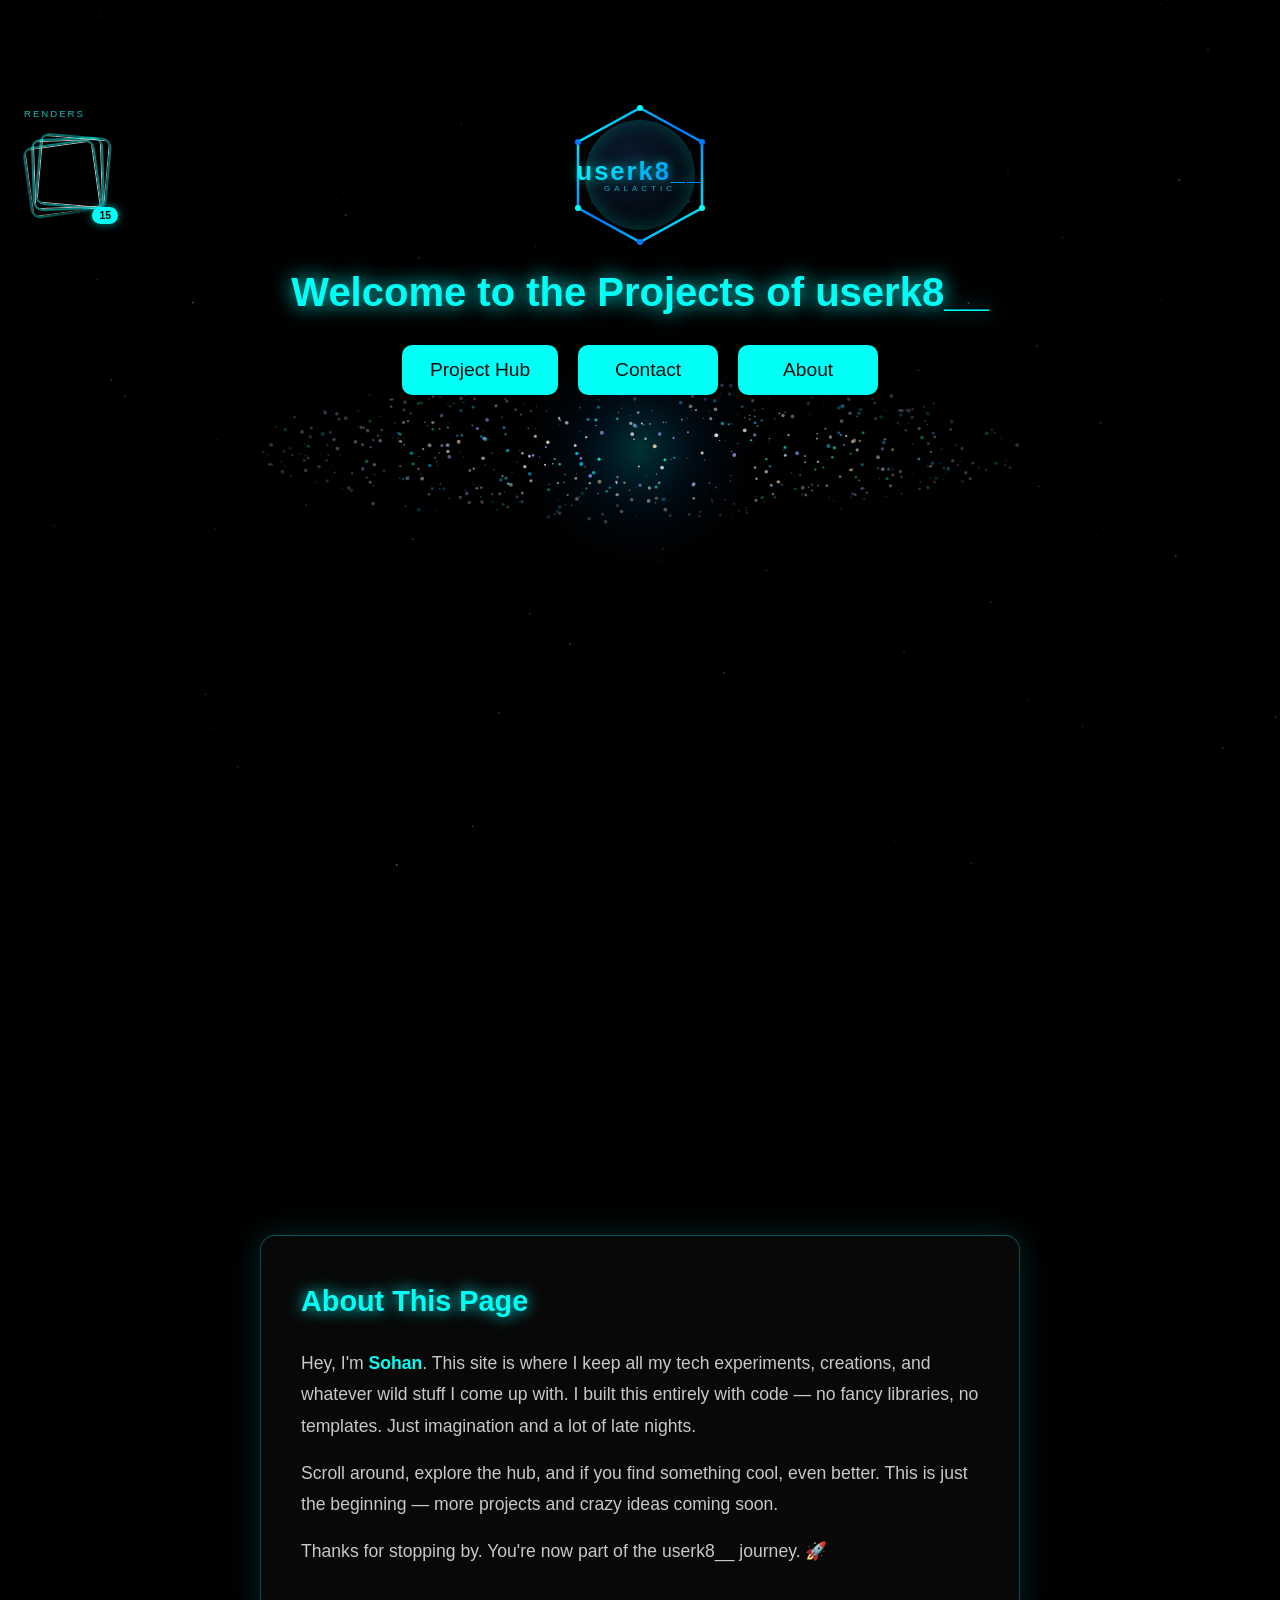
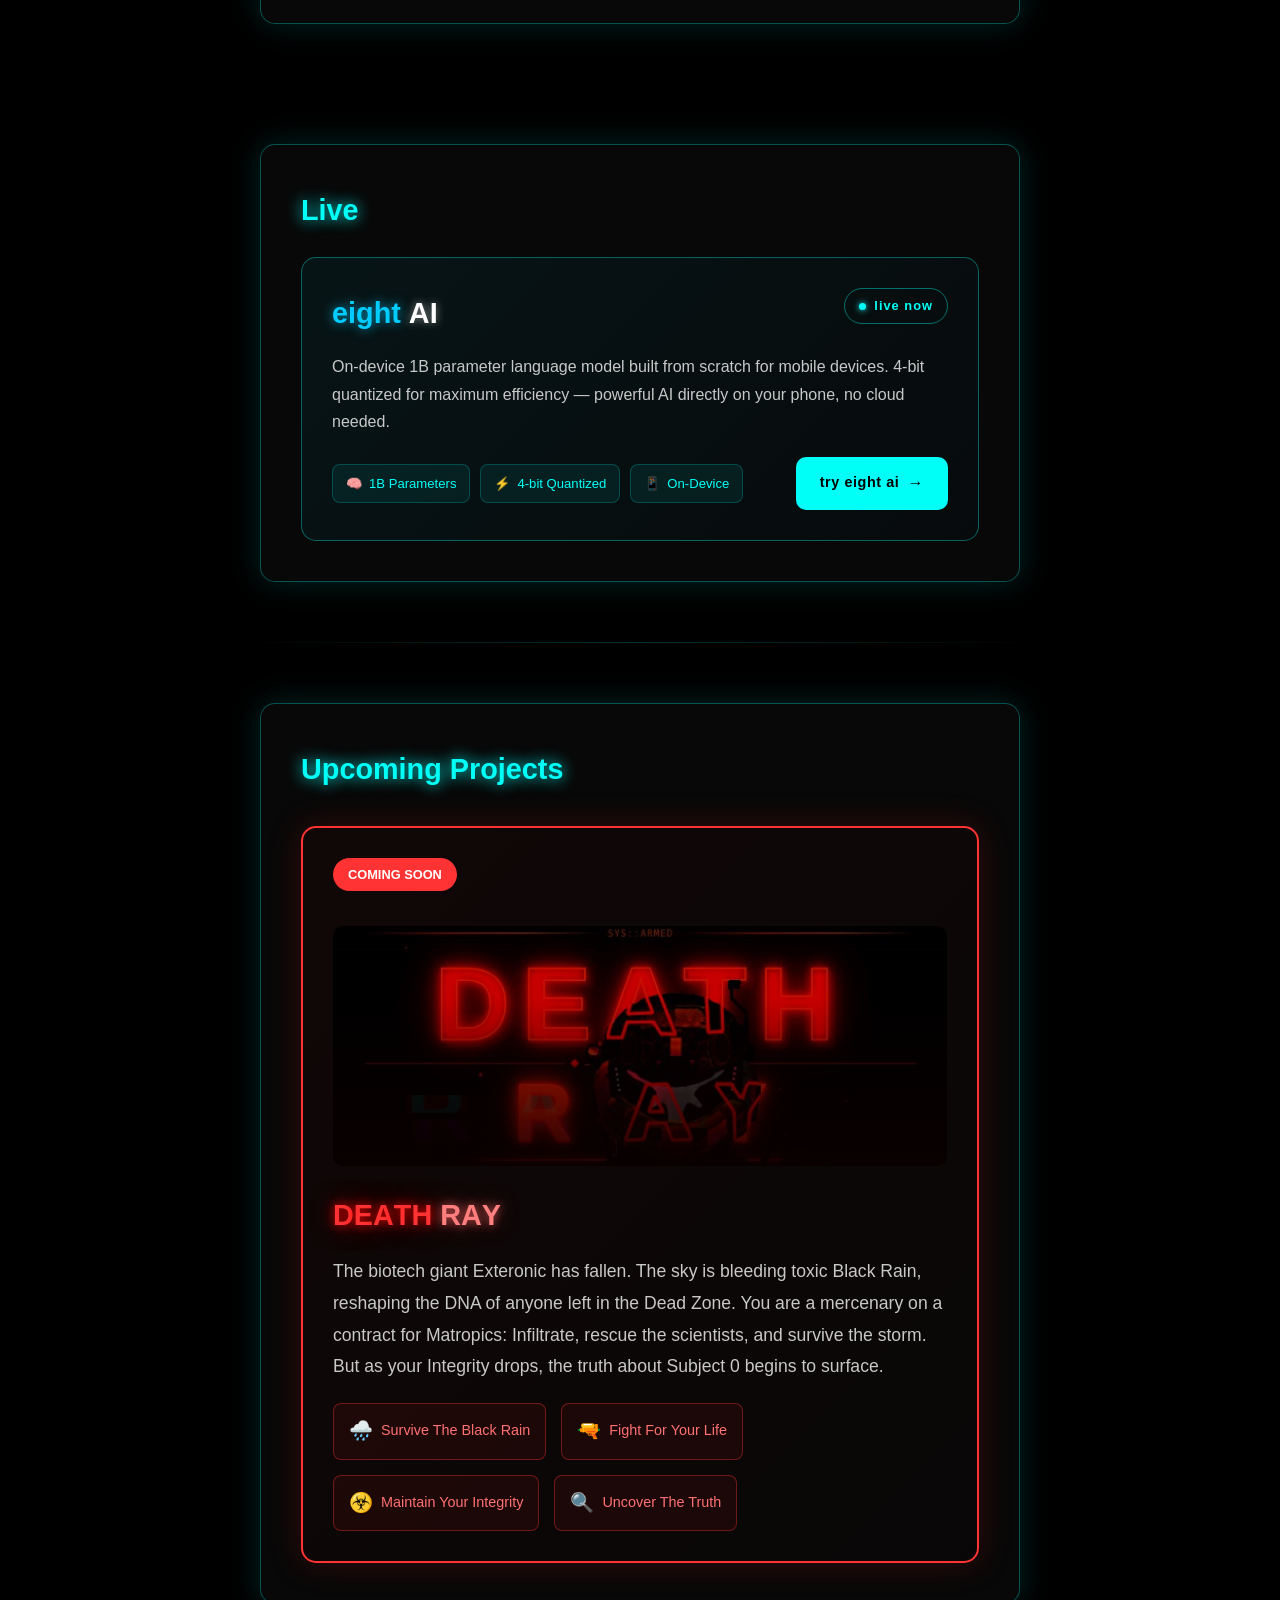
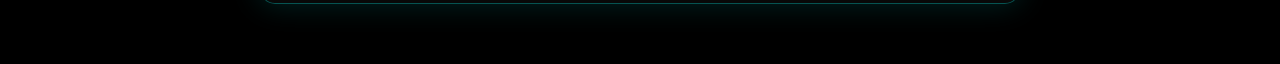
==== index.html @ b631f21a "Update index.html" ====
<!DOCTYPE html>
<html lang="en">
<head>
  <meta charset="UTF-8" />
  <meta name="viewport" content="width=device-width, initial-scale=1.0" />
  <title>userk8__</title>
  <link rel="icon" type="image/svg+xml" href="favicon.svg">
  <style>
    * { margin: 0; padding: 0; box-sizing: border-box; }
    html {
      overflow-x: hidden;
    }
    body {
      background: black;
      font-family: 'Segoe UI', sans-serif;
      width: 100%;
      min-height: 100%;
    }
    canvas {
      position: fixed; top: 0; left: 0; z-index: 0;
      pointer-events: none;
    }
    header {
      position: relative; z-index: 1;
      text-align: center;
      padding: 100px 20px 60px;
      color: #00fff7;
      animation: headerReveal 1.2s cubic-bezier(0.16,1,0.3,1) both;
    }
    @keyframes headerReveal {
      from { opacity: 0; transform: translateY(30px); }
      to   { opacity: 1; transform: translateY(0); }
    }
    .logo {
      width: 150px; height: 150px;
      display: flex; align-items: center; justify-content: center;
      margin: 0 auto 20px;
      position: relative;
    }
    .logo-hex-ring {
      position: absolute;
      width: 150px; height: 150px;
      animation: spinHex 8s linear infinite;
    }
    .logo-inner-circle {
      width: 110px; height: 110px;
      background: radial-gradient(circle at 40% 35%, #0a1a2e, #000);
      border-radius: 50%;
      display: flex; flex-direction: column;
      align-items: center; justify-content: center;
      position: relative; z-index: 2;
      box-shadow: 0 0 20px rgba(0,255,247,0.25) inset;
    }
    @keyframes spinHex {
      from { transform: rotate(0deg); }
      to   { transform: rotate(360deg); }
    }
    .logo-text {
      font-size: 1.6rem; font-weight: 900;
      background: linear-gradient(135deg, #00fff7, #0077ff);
      -webkit-background-clip: text; -webkit-text-fill-color: transparent;
      letter-spacing: 2px;
      filter: drop-shadow(0 0 6px rgba(0,255,247,0.6));
    }
    .logo-subtext {
      font-size: 0.5rem; letter-spacing: 4px;
      color: #00d4ff; margin-top: -2px; opacity: 0.8;
    }
    h1 {
      font-size: 2.5rem; margin-bottom: 30px;
      text-shadow: 0 0 20px #00fff7;
    }
    .btn-container {
      display: flex; justify-content: center;
      gap: 20px; flex-wrap: wrap; padding: 0 10px;
    }
    .btn {
      background-color: #00fff7; color: #0a0a0a;
      padding: 14px 28px; font-size: 1.2rem;
      border: none; border-radius: 10px; cursor: pointer;
      transition: transform 0.25s cubic-bezier(0.34,1.56,0.64,1), box-shadow 0.3s ease;
      text-decoration: none; min-width: 140px; text-align: center;
    }
    .btn:hover {
      transform: scale(1.1) translateY(-3px);
      box-shadow: 0 0 25px #00fff7, 0 0 50px #00fff780;
    }
    .spacer { height: 80vh; }
    section.about, section.live, section.upcoming {
      max-width: 800px; margin: 0 auto;
      padding: 60px 20px; font-size: 1.1rem;
      line-height: 1.8; text-align: left;
      opacity: 0; transform: translateY(60px);
      transition: opacity 0.9s cubic-bezier(0.16,1,0.3,1), transform 0.9s cubic-bezier(0.16,1,0.3,1);
      position: relative; z-index: 1;
    }
    section.about .content-wrapper,
    section.live .content-wrapper,
    section.upcoming .content-wrapper {
      background: rgba(10, 10, 10, 0.85);
      backdrop-filter: blur(12px);
      border: 1px solid rgba(0,255,247,0.3);
      border-radius: 15px; padding: 40px;
      box-shadow: 0 0 30px rgba(0,255,247,0.15);
    }
    section.about h2, section.live h2, section.upcoming h2 {
      font-size: 1.8rem; margin-bottom: 20px;
      color: #00fff7; text-shadow: 0 0 15px #00fff7;
    }
    section.about p, .project-description {
      color: #c8c8c8;
    }
    section.about p { margin-bottom: 15px; }
    section.about.visible, section.live.visible, section.upcoming.visible {
      opacity: 1; transform: translateY(0);
    }
    /* ── Death Ray render image ── */
    .dr-render-wrap {
      position: relative;
      width: 100%;
      margin: 20px 0 24px 0;
      border-radius: 10px;
      overflow: hidden;
      height: 240px;
    }
    .dr-render-img {
      width: 100%;
      height: 100%;
      object-fit: cover;
      object-position: center 40%;
      display: block;
      filter: saturate(1.1) brightness(0.82);
      animation: floatImg 5s ease-in-out infinite;
      transform-origin: center center;
    }
    @keyframes floatImg {
      0%,100% { transform: scale(1.03) translateY(0px); }
      50%      { transform: scale(1.03) translateY(-6px); }
    }
    .dr-render-overlay {
      position: absolute; inset: 0;
      background: linear-gradient(
        to bottom,
        rgba(0,0,0,0.05) 30%,
        rgba(10,0,0,0.88) 100%
      );
      pointer-events: none;
    }
    /* ── Project cards ── */
    .project-card {
      background: linear-gradient(135deg, rgba(0,255,247,0.05), rgba(0,119,255,0.05));
      border: 2px solid #00fff7; border-radius: 15px;
      padding: 30px; margin-top: 30px; position: relative; overflow: hidden;
      box-shadow: 0 0 30px rgba(0,255,247,0.2);
      transition: transform 0.3s cubic-bezier(0.34,1.56,0.64,1), box-shadow 0.3s ease;
    }
    .project-card:hover { transform: translateY(-4px); }
    .coming-soon-badge {
      display: inline-block; background: #00fff7; color: black;
      padding: 5px 15px; border-radius: 20px; font-size: 0.8rem;
      font-weight: bold; margin-bottom: 15px;
      animation: pulse 2s ease-in-out infinite;
    }
    @keyframes pulse {
      0%,100% { transform: scale(1); }
      50%      { transform: scale(1.05); }
    }
    /* ── LIVE badge ── */
    .live-badge {
      display: inline-flex; align-items: center; gap: 8px;
      background: transparent;
      border: 1px solid rgba(0,255,247,0.4);
      color: #00fff7;
      padding: 5px 14px; border-radius: 20px; font-size: 0.8rem;
      font-weight: bold; margin-bottom: 15px;
      letter-spacing: 0.08em;
    }
    .live-dot {
      width: 7px; height: 7px; border-radius: 50%;
      background: #00fff7;
      box-shadow: 0 0 6px #00fff7;
      animation: livePulse 1.6s ease-in-out infinite;
    }
    @keyframes livePulse {
      0%,100% { opacity: 1; transform: scale(1); }
      50%      { opacity: 0.4; transform: scale(0.75); }
    }
    /* ── eight AI live card ── */
    .live-card {
      background: linear-gradient(135deg, rgba(0,229,255,0.06), rgba(0,80,120,0.04));
      border: 1px solid rgba(0,255,247,0.35);
      border-radius: 15px;
      padding: 30px;
      margin-top: 10px;
      position: relative;
      overflow: hidden;
      transition: transform 0.3s cubic-bezier(0.34,1.56,0.64,1), box-shadow 0.3s ease, border-color 0.3s ease;
    }
    .live-card:hover {
      transform: translateY(-4px);
      border-color: rgba(0,255,247,0.7);
      box-shadow: 0 0 35px rgba(0,255,247,0.15);
    }
    .live-card-header {
      display: flex; align-items: center; justify-content: space-between;
      flex-wrap: wrap; gap: 12px;
      margin-bottom: 14px;
    }
    .live-card-title {
      font-size: 1.8rem; font-weight: bold;
      display: flex; align-items: baseline; gap: 0;
    }
    .lc-eight {
      color: #00ccff;
      text-shadow: 0 0 12px rgba(0,204,255,0.7);
    }
    .lc-ai {
      color: #ffffff; font-weight: 900;
      text-shadow: 0 0 8px rgba(255,255,255,0.5);
    }
    .live-card-desc {
      color: #c8c8c8;
      font-size: 1rem;
      line-height: 1.7;
      margin-bottom: 22px;
    }
    .live-card-footer {
      display: flex; align-items: center;
      justify-content: space-between;
      flex-wrap: wrap; gap: 14px;
    }
    .live-specs {
      display: flex; flex-wrap: wrap; gap: 10px;
    }
    .live-spec {
      background: rgba(0,255,247,0.07);
      border: 1px solid rgba(0,255,247,0.2);
      border-radius: 8px; padding: 7px 13px;
      font-size: 0.82rem; color: #00fff7;
      display: flex; align-items: center; gap: 7px;
    }
    .try-link {
      display: inline-flex; align-items: center; gap: 8px;
      text-decoration: none;
      padding: 12px 24px;
      background: #00fff7;
      color: #000;
      font-weight: 700;
      font-size: 0.9rem;
      border-radius: 10px;
      letter-spacing: 0.04em;
      transition: transform 0.2s cubic-bezier(0.34,1.56,0.64,1), box-shadow 0.3s ease;
      white-space: nowrap;
    }
    .try-link:hover {
      transform: scale(1.07) translateY(-2px);
      box-shadow: 0 0 20px #00fff7, 0 0 40px #00fff760;
    }
    .try-arrow { font-size: 1rem; }
    /* ── section divider line ── */
    .section-divider {
      max-width: 800px; margin: 0 auto;
      height: 1px;
      background: linear-gradient(90deg, transparent, rgba(0,255,247,0.2), transparent);
      position: relative; z-index: 1;
    }
    /* ── Project title ── */
    .project-title {
      font-size: 1.8rem; font-weight: bold;
      margin-bottom: 15px;
      display: flex; align-items: baseline;
      flex-wrap: wrap; gap: 0;
    }
    /* ── DEATH RAY ── */
    .title-death {
      font-size: 1.8rem; font-weight: 900;
      display: inline-block;
      color: #ff3333;
      text-shadow:
        0 0 10px rgba(255,0,0,0.9),
        0 0 25px rgba(255,0,0,0.5),
        0 0 50px rgba(255,0,0,0.2);
    }
    .title-ray {
      font-size: 1.8rem; font-weight: 900;
      display: inline-block;
      color: #ff8080;
      text-shadow:
        0 0 10px rgba(255,100,100,0.8),
        0 0 25px rgba(255,80,80,0.4);
    }
    /* ── floaty letters ── */
    .float-e  { animation: fl 2.8s ease-in-out infinite;       display:inline-block; position:relative; }
    .float-i  { animation: fl 3.2s ease-in-out infinite 0.3s;  display:inline-block; position:relative; }
    .float-g  { animation: fl 2.5s ease-in-out infinite 0.6s;  display:inline-block; position:relative; }
    .float-h  { animation: fl 3.0s ease-in-out infinite 0.1s;  display:inline-block; position:relative; }
    .float-t  { animation: fl 2.7s ease-in-out infinite 0.4s;  display:inline-block; position:relative; }
    .float-A  { animation: fl 3.4s ease-in-out infinite 0.8s;  display:inline-block; position:relative; }
    .float-I  { animation: fl 2.9s ease-in-out infinite 0.2s;  display:inline-block; position:relative; }
    .float-E  { animation: fl 3.2s ease-in-out infinite 0.3s;  display:inline-block; position:relative; }
    .float-T  { animation: fl 3.0s ease-in-out infinite 0.1s;  display:inline-block; position:relative; }
    .float-H  { animation: fl 2.7s ease-in-out infinite 0.4s;  display:inline-block; position:relative; }
    .float-D  { animation: fl 2.6s ease-in-out infinite 0.1s;  display:inline-block; position:relative; }
    .float-R  { animation: fl 3.1s ease-in-out infinite 0.5s;  display:inline-block; position:relative; }
    .float-Y  { animation: fl 2.9s ease-in-out infinite 0.2s;  display:inline-block; position:relative; }
    @keyframes fl {
      0%,100% { top: 0px; }
      50%     { top: -5px; }
    }
    .project-specs {
      display: flex; flex-wrap: wrap; gap: 15px; margin-top: 20px;
    }
    .spec-item {
      background: rgba(0,255,247,0.08);
      border: 1px solid #00fff780;
      border-radius: 8px; padding: 10px 15px;
      font-size: 0.9rem; color: #00fff7;
      display: flex; align-items: center; gap: 8px;
      transition: background 0.3s, transform 0.2s;
    }
    .spec-item:hover { background: rgba(0,255,247,0.14); transform: translateY(-2px); }
    .spec-icon { font-size: 1.2rem; }
    #scrollBox {
      position: fixed; bottom: 30px; right: 30px;
      width: 42px; height: 42px;
      background: rgba(0,0,0,0.9);
      border: 2px solid #00fff7;
      cursor: pointer; z-index: 10; border-radius: 8px;
      box-shadow: 0 0 15px rgba(0,255,247,0.5);
      align-items: center; justify-content: center;
      opacity: 0; transform: scale(0);
      transition: opacity 0.3s ease, transform 0.3s cubic-bezier(0.34,1.56,0.64,1);
      display: none;
    }
    #scrollBox.show { opacity:1; transform:scale(1); display:flex; }
    #rocket { animation: hoverRocket 1s ease-in-out infinite alternate; display:block; }
    @keyframes hoverRocket {
      0%   { transform: translateY(0); }
      100% { transform: translateY(-6px); }
    }
    /* ── rocket launch ── */
    #scrollBox.launching {
      transition: none;
      pointer-events: none;
      box-shadow: 0 0 25px rgba(0,255,247,0.8), 0 0 50px rgba(255,140,0,0.4);
    }
    #scrollBox.launching #rocket { animation: none; }
    .exhaust-particle {
      position: fixed;
      border-radius: 50%;
      pointer-events: none;
      z-index: 9;
      opacity: 0.9;
      transition: transform 0.6s ease-out, opacity 0.6s ease-out;
    }
    @media (max-width:768px) {
      h1 { font-size: 2rem; }
      .btn-container { flex-direction: column; align-items: center; gap:15px; }
      .btn { width: 80%; max-width: 300px; }
      .logo { width:120px; height:120px; }
      .logo-hex-ring { width:120px; height:120px; }
      .logo-inner-circle { width:88px; height:88px; }
      .logo-text { font-size:1.3rem; }
      .live-card-footer { flex-direction: column; align-items: flex-start; }
      .try-link { width: 100%; justify-content: center; }
    }
  </style>
</head>
<body>
  <canvas id="galaxy"></canvas>
  <header>
    <div class="logo">
      <svg class="logo-hex-ring" viewBox="0 0 150 150" xmlns="http://www.w3.org/2000/svg">
        <defs>
          <linearGradient id="hexGrad" x1="0%" y1="0%" x2="100%" y2="100%">
            <stop offset="0%"   stop-color="#00fff7"/>
            <stop offset="50%"  stop-color="#0077ff"/>
            <stop offset="100%" stop-color="#00fff7"/>
          </linearGradient>
        </defs>
        <polygon points="75,8 137,42 137,108 75,142 13,108 13,42" stroke="url(#hexGrad)" stroke-width="2.5" fill="none"/>
        <polygon points="75,20 125,49 125,101 75,130 25,101 25,49" stroke="url(#hexGrad)" stroke-width="1" fill="none" stroke-dasharray="4 6" opacity="0.5"/>
        <circle cx="75"  cy="8"   r="3" fill="#00fff7"/>
        <circle cx="137" cy="42"  r="3" fill="#0077ff"/>
        <circle cx="137" cy="108" r="3" fill="#00fff7"/>
        <circle cx="75"  cy="142" r="3" fill="#0077ff"/>
        <circle cx="13"  cy="108" r="3" fill="#00fff7"/>
        <circle cx="13"  cy="42"  r="3" fill="#0077ff"/>
      </svg>
      <div class="logo-inner-circle">
        <div class="logo-text">userk8__</div>
        <div class="logo-subtext">GALACTIC</div>
      </div>
    </div>
    <h1>Welcome to the Projects of userk8__</h1>
    <div class="btn-container">
      <a href="ph.html"         class="btn">Project Hub</a>
      <a href="contact.html"    class="btn">Contact</a>
      <a href="about_us.html"   class="btn">About</a>
    </div>
  </header>
  <div class="spacer"></div>
  <section class="about">
    <div class="content-wrapper">
      <h2>About This Page</h2>
      <p>
        Hey, I'm <strong style="color:#00fff7;">Sohan</strong>. This site is where I keep all my tech experiments, creations, and whatever wild stuff I come up with.
        I built this entirely with code — no fancy libraries, no templates. Just imagination and a lot of late nights.
      </p>
      <p>
        Scroll around, explore the hub, and if you find something cool, even better. This is just the beginning — more projects and crazy ideas coming soon.
      </p>
      <p>
        Thanks for stopping by. You're now part of the userk8__ journey. 🚀
      </p>
    </div>
  </section>
  <!-- ── LIVE SECTION ── -->
  <section class="live">
    <div class="content-wrapper">
      <h2>Live</h2>
      <div class="live-card">
        <div class="live-card-header">
          <div class="live-card-title">
            <span class="lc-eight">
              <span class="float-e">e</span><span class="float-i">i</span><span class="float-g">g</span><span class="float-h">h</span><span class="float-t">t</span>
            </span>
            <span>&nbsp;</span>
            <span class="lc-ai">
              <span class="float-A">A</span><span class="float-I">I</span>
            </span>
          </div>
          <div class="live-badge">
            <span class="live-dot"></span>
            live now
          </div>
        </div>
        <p class="live-card-desc">
          On-device 1B parameter language model built from scratch for mobile devices.
          4-bit quantized for maximum efficiency — powerful AI directly on your phone, no cloud needed.
        </p>
        <div class="live-card-footer">
          <div class="live-specs">
            <div class="live-spec"><span>🧠</span><span>1B Parameters</span></div>
            <div class="live-spec"><span>⚡</span><span>4-bit Quantized</span></div>
            <div class="live-spec"><span>📱</span><span>On-Device</span></div>
          </div>
          <a href="https://userk8.github.io/eight-ai/" class="try-link" target="_blank">
            try eight ai <span class="try-arrow">→</span>
          </a>
        </div>
      </div>
    </div>
  </section>
  <div class="section-divider"></div>
  <!-- ── UPCOMING SECTION ── -->
  <section class="upcoming">
    <div class="content-wrapper">
      <h2>Upcoming Projects</h2>
      <!-- DEATH RAY -->
      <div class="project-card" style="border-color:#ff3333; background: linear-gradient(135deg, rgba(80,0,0,0.12), rgba(20,0,0,0.08)); box-shadow: 0 0 35px rgba(255,30,30,0.18);">
        <span class="coming-soon-badge" style="background:#ff3333; color:#fff;">COMING SOON</span>
        <div class="dr-render-wrap">
          <img src="poster-death-ray.jpg" alt="Death Ray render" class="dr-render-img" />
          <div class="dr-render-overlay"></div>
        </div>
        <div class="project-title">
          <span class="title-death">
            <span class="float-D">D</span><span class="float-E">E</span><span class="float-A">A</span><span class="float-T">T</span><span class="float-H">H</span>
          </span>
          <span>&nbsp;</span>
          <span class="title-ray">
            <span class="float-R">R</span><span class="float-A">A</span><span class="float-Y">Y</span>
          </span>
        </div>
        <div class="project-description">
          The biotech giant Exteronic has fallen. The sky is bleeding toxic Black Rain,
          reshaping the DNA of anyone left in the Dead Zone. You are a mercenary on a
          contract for Matropics: Infiltrate, rescue the scientists, and survive the
          storm. But as your Integrity drops, the truth about Subject 0 begins to surface.
        </div>
        <div class="project-specs">
          <div class="spec-item" style="color:#ff7070; border-color:#ff333360; background:rgba(255,30,30,0.07);"><span class="spec-icon">🌧️</span><span>Survive The Black Rain</span></div>
          <div class="spec-item" style="color:#ff7070; border-color:#ff333360; background:rgba(255,30,30,0.07);"><span class="spec-icon">🔫</span><span>Fight For Your Life</span></div>
          <div class="spec-item" style="color:#ff7070; border-color:#ff333360; background:rgba(255,30,30,0.07);"><span class="spec-icon">☣️</span><span>Maintain Your Integrity</span></div>
          <div class="spec-item" style="color:#ff7070; border-color:#ff333360; background:rgba(255,30,30,0.07);"><span class="spec-icon">🔍</span><span>Uncover The Truth</span></div>
        </div>
      </div>
    </div>
  </section>
  <div id="scrollBox">
    <svg id="rocket" viewBox="0 0 24 24" width="20" height="20" xmlns="http://www.w3.org/2000/svg">
      <path fill="#00fff7" d="M12 2c2.5 2 4 5.5 4 9 0 1.7-.3 3.2-.8 4.5l1.6 1.6c.3.3.3.8 0 1.1l-.6.6c-.3.3-.8.3-1.1 0l-1.3-1.3c-.5.6-1.1 1.1-1.8 1.5v2.2c0 .4-.3.8-.8.8h-2.4c-.4 0-.8-.3-.8-.8v-2.2c-.7-.4-1.3-.9-1.8-1.5L4.9 18.7c-.3.3-.8.3-1.1 0l-.6-.6c-.3-.3-.3-.8 0-1.1l1.6-1.6C4.3 14.2 4 12.7 4 11c0-3.5 1.5-7 4-9 1.3-1 2.7-1 4 0z"/>
      <circle cx="12" cy="10" r="2.1" fill="#0a1a2e"/>
      <path fill="#ff6a00" d="M9.5 19.5c0 1.5 1 3 2.5 4 1.5-1 2.5-2.5 2.5-4-1 .6-4 .6-5 0z"/>
    </svg>
  </div>
  <script>
    const canvas = document.getElementById('galaxy');
    const ctx = canvas.getContext('2d');
    let width, height, centerX, centerY;
    function resize() {
      width  = canvas.width  = window.innerWidth;
      height = canvas.height = window.innerHeight;
      centerX = width / 2;
      centerY = height / 2;
    }
    resize();
    window.addEventListener('resize', resize);
    const TILT = Math.cos(28 * Math.PI / 180);
    class GalaxyStar {
      constructor() { this.reset(); }
      reset() {
        const angle    = Math.random() * Math.PI * 2;
        const distance = Math.sqrt(Math.random()) * 320 + 60;
        this.radius    = distance;
        this.angle     = angle;
        this.speed     = 0.00018 + Math.random() * 0.00075;
        this.armOffset = (Math.random() - 0.5) * 22;
        const colors   = [
          'rgba(255,255,255,','rgba(200,225,255,','rgba(0,255,247,',
          'rgba(160,160,255,','rgba(0,200,255,',  'rgba(255,220,180,'
        ];
        this.colorBase = colors[Math.floor(Math.random() * colors.length)];
        this.alpha     = Math.max(0.22, 1 - distance / 430);
        this.size      = Math.random() * 1.7 + 0.3;
      }
      update() { this.angle += this.speed; }
      draw(c) {
        const fx = this.radius * Math.cos(this.angle);
        const fy = this.radius * Math.sin(this.angle) * 0.2 + this.armOffset;
        const screenY = fy * TILT;
        c.beginPath();
        c.arc(centerX + fx, centerY + screenY, this.size, 0, Math.PI * 2);
        c.fillStyle = this.colorBase + this.alpha + ')';
        c.fill();
      }
    }
    class BackgroundStar {
      constructor() {
        this.x            = Math.random() * window.innerWidth;
        this.y            = Math.random() * window.innerHeight;
        this.size         = Math.random() * 1.1;
        this.alpha        = Math.random() * 0.32 + 0.05;
        this.twinkleSpeed = Math.random() * 0.016 + 0.005;
        this.twinklePhase = Math.random() * Math.PI * 2;
      }
      update() { this.twinklePhase += this.twinkleSpeed; }
      draw(c) {
        const a = this.alpha * (Math.sin(this.twinklePhase) * 0.35 + 0.65);
        c.beginPath();
        c.arc(this.x, this.y, this.size, 0, Math.PI * 2);
        c.fillStyle = `rgba(255,255,255,${a})`;
        c.fill();
      }
    }
    class ShootingStar {
      constructor() { this.reset(); }
      reset() {
        this.x       = Math.random() * width;
        this.y       = Math.random() * height * 0.5;
        this.length  = Math.random() * 100 + 50;
        this.speed   = Math.random() * 9 + 6;
        this.angle   = Math.PI / 4 + (Math.random() - 0.5) * 0.5;
        this.opacity = 1;
        this.active  = true;
      }
      update() {
        if (!this.active) return;
        this.x += Math.cos(this.angle) * this.speed;
        this.y += Math.sin(this.angle) * this.speed;
        this.opacity -= 0.011;
        if (this.opacity <= 0 || this.x > width || this.y > height) this.active = false;
      }
      draw(c) {
        if (!this.active) return;
        c.save();
        c.translate(this.x, this.y);
        c.rotate(this.angle);
        const g = c.createLinearGradient(0, 0, -this.length, 0);
        g.addColorStop(0,   `rgba(255,255,255,${this.opacity})`);
        g.addColorStop(0.4, `rgba(180,240,255,${this.opacity * 0.5})`);
        g.addColorStop(1,   'rgba(255,255,255,0)');
        c.strokeStyle = g;
        c.lineWidth = 1.5;
        c.beginPath();
        c.moveTo(0, 0);
        c.lineTo(-this.length, 0);
        c.stroke();
        c.restore();
      }
    }
    const galaxyStars = [], bgStars = [], shooters = [];
    for (let i = 0; i < 650; i++) galaxyStars.push(new GalaxyStar());
    for (let i = 0; i < 150;  i++) bgStars.push(new BackgroundStar());
    function drawCore() {
      const halo = ctx.createRadialGradient(centerX, centerY, 0, centerX, centerY, 130);
      halo.addColorStop(0,   'rgba(0,255,247,0.20)');
      halo.addColorStop(0.45,'rgba(0,140,255,0.07)');
      halo.addColorStop(1,   'rgba(0,0,0,0)');
      ctx.beginPath();
      ctx.arc(centerX, centerY, 130, 0, Math.PI * 2);
      ctx.fillStyle = halo;
      ctx.fill();
    }
    let frameCount = 0;
    function animate() {
      ctx.clearRect(0, 0, width, height);
      bgStars.forEach(s => { s.update(); s.draw(ctx); });
      drawCore();
      galaxyStars.forEach(s => { s.update(); s.draw(ctx); });
      frameCount++;
      if (frameCount % 90 === 0 && shooters.length < 4) {
        shooters.push(new ShootingStar());
      }
      for (let i = shooters.length - 1; i >= 0; i--) {
        shooters[i].update(); shooters[i].draw(ctx);
        if (!shooters[i].active) shooters.splice(i, 1);
      }
      requestAnimationFrame(animate);
    }
    animate();
    const aboutSection    = document.querySelector('.about');
    const liveSection     = document.querySelector('.live');
    const upcomingSection = document.querySelector('.upcoming');
    const scrollBox       = document.getElementById('scrollBox');
    function getScrollY() {
      return window.scrollY || document.documentElement.scrollTop || document.body.scrollTop || 0;
    }
    function updateRocketVisibility() {
      scrollBox.classList.toggle('show', getScrollY() > 200);
    }
    window.addEventListener('scroll', updateRocketVisibility, { capture: true, passive: true });
    document.addEventListener('scroll', updateRocketVisibility, { capture: true, passive: true });
    window.addEventListener('load', updateRocketVisibility);
    updateRocketVisibility();
    const observer = new IntersectionObserver((entries) => {
      entries.forEach(entry => {
        if (entry.isIntersecting) entry.target.classList.add('visible');
      });
    }, { threshold: 0.08 });
    [aboutSection, liveSection, upcomingSection].forEach(sec => observer.observe(sec));
    let isLaunching = false;
    function spawnExhaustParticle(x, y) {
      const p = document.createElement('div');
      p.className = 'exhaust-particle';
      const size = Math.random() * 5 + 3;
      p.style.width = size + 'px';
      p.style.height = size + 'px';
      p.style.left = (x + (Math.random() - 0.5) * 16) + 'px';
      p.style.top = y + 'px';
      const colors = ['#00fff7', '#ffaa00', '#ff6a00', '#ffffff'];
      const color = colors[Math.floor(Math.random() * colors.length)];
      p.style.background = color;
      p.style.boxShadow = `0 0 6px ${color}`;
      document.body.appendChild(p);
      requestAnimationFrame(() => {
        p.style.transform = `translate(${(Math.random() - 0.5) * 46}px, ${36 + Math.random() * 34}px) scale(0.2)`;
        p.style.opacity = '0';
      });
      setTimeout(() => p.remove(), 650);
    }
    scrollBox.addEventListener('click', () => {
      if (isLaunching) return;
      isLaunching = true;
      scrollBox.classList.add('launching');

      const startY = getScrollY();
      if (startY <= 0) { isLaunching = false; scrollBox.classList.remove('launching'); return; }

      // rocket always flies at the same constant speed, no matter how far down the page is
      const ROCKET_DURATION = 1200; // ms — fixed
      // page scroll gets its own, slower, distance-proportional duration
      const SCROLL_MIN = 900, SCROLL_MAX = 3200, SCROLL_SPEED = 0.9; // px per ms
      const scrollDuration = Math.min(SCROLL_MAX, Math.max(SCROLL_MIN, startY / SCROLL_SPEED));

      const easeOutCubic = t => 1 - Math.pow(1 - t, 3);
      const startTime = performance.now();

      const particleTimer = setInterval(() => {
        const rect = scrollBox.getBoundingClientRect();
        spawnExhaustParticle(rect.left + rect.width / 2, rect.bottom - 4);
      }, 42);

      const totalDuration = Math.max(ROCKET_DURATION, scrollDuration);

      function frame(now) {
        const elapsed = now - startTime;

        const scrollT = Math.min(elapsed / scrollDuration, 1);
        window.scrollTo(0, startY * (1 - easeOutCubic(scrollT)));

        const rocketT = Math.min(elapsed / ROCKET_DURATION, 1);
        const eased = easeOutCubic(rocketT);
        const flyPx = eased * window.innerHeight * 1.4;
        const scale = 1 - eased * 0.4;
        const rotate = -4 * eased;
        scrollBox.style.transform = `translateY(-${flyPx}px) scale(${scale}) rotate(${rotate}deg)`;
        scrollBox.style.opacity = String(1 - eased);

        if (elapsed < totalDuration) {
          requestAnimationFrame(frame);
        } else {
          clearInterval(particleTimer);
          scrollBox.style.transform = '';
          scrollBox.style.opacity = '';
          scrollBox.classList.remove('launching');
          isLaunching = false;
          updateRocketVisibility();
        }
      }
      requestAnimationFrame(frame);
    });
  </script>
  <script src="renders.js" defer></script>
</body>
</html>
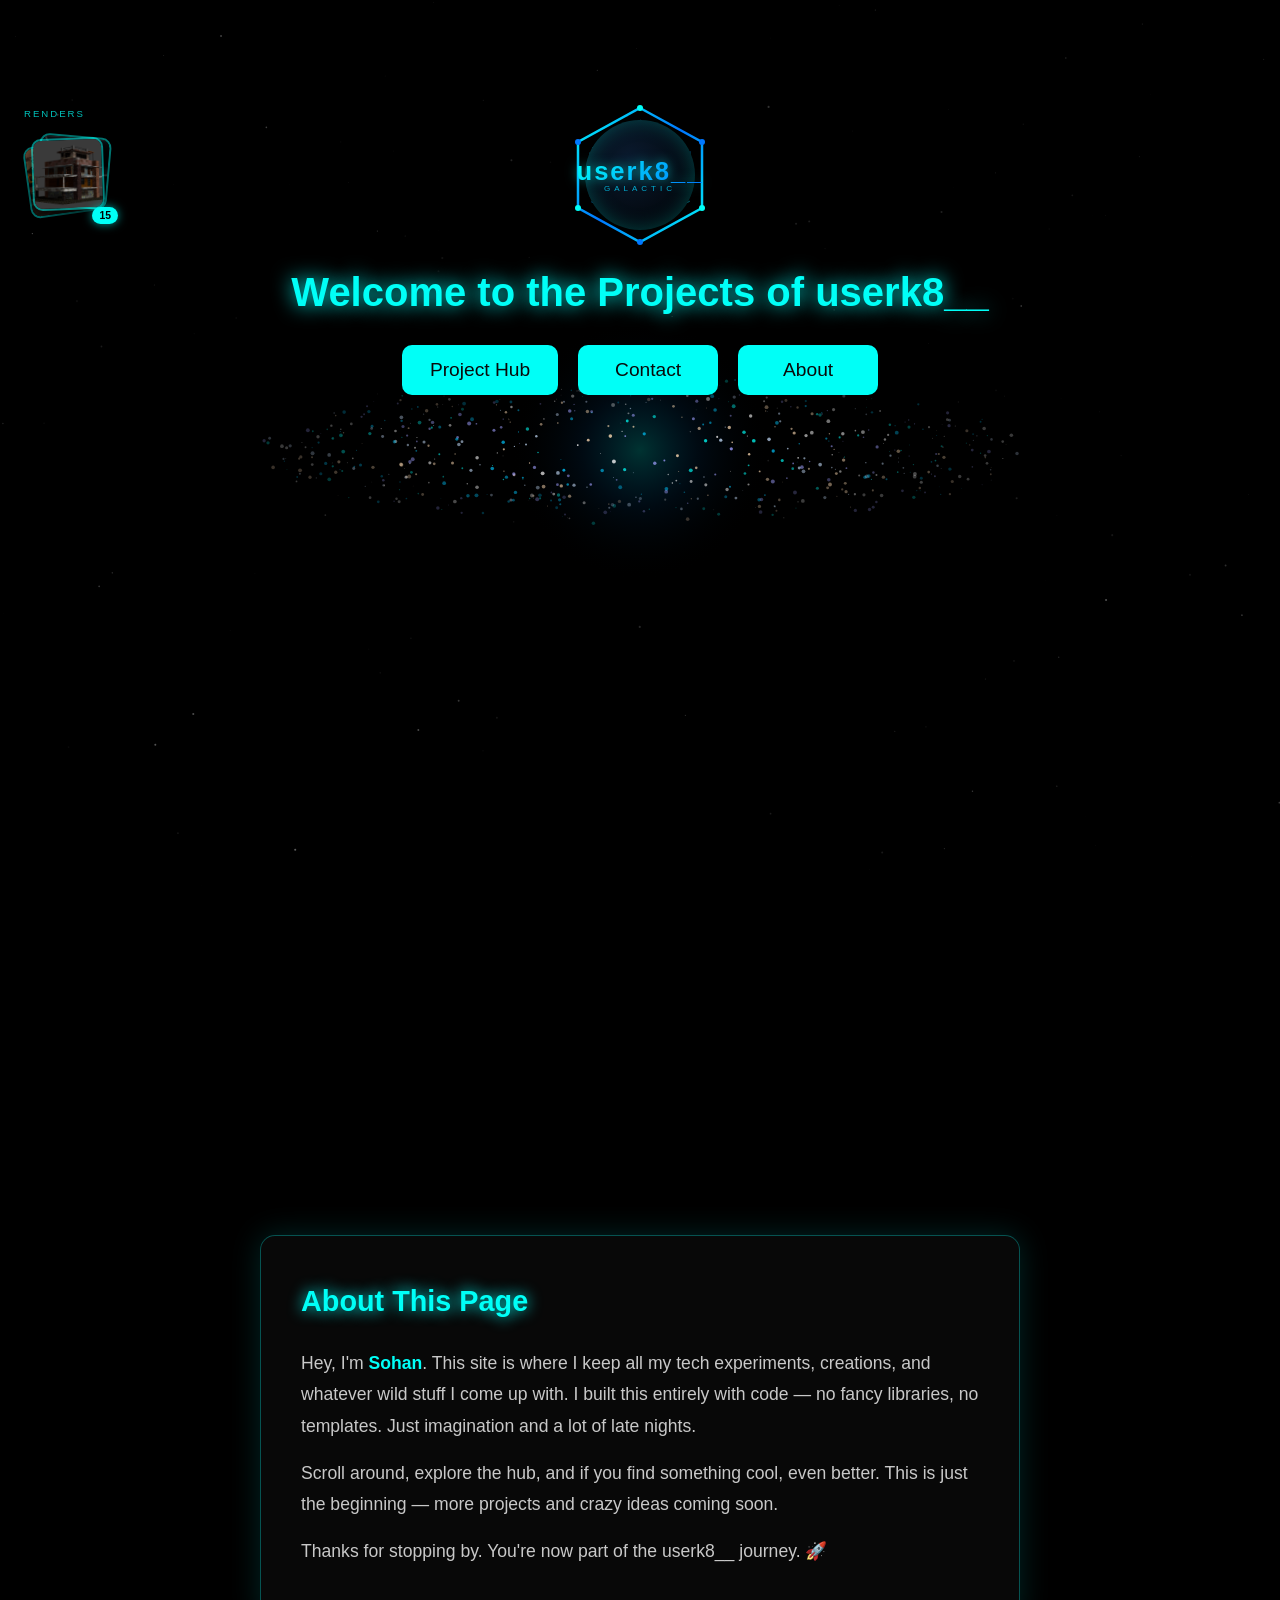
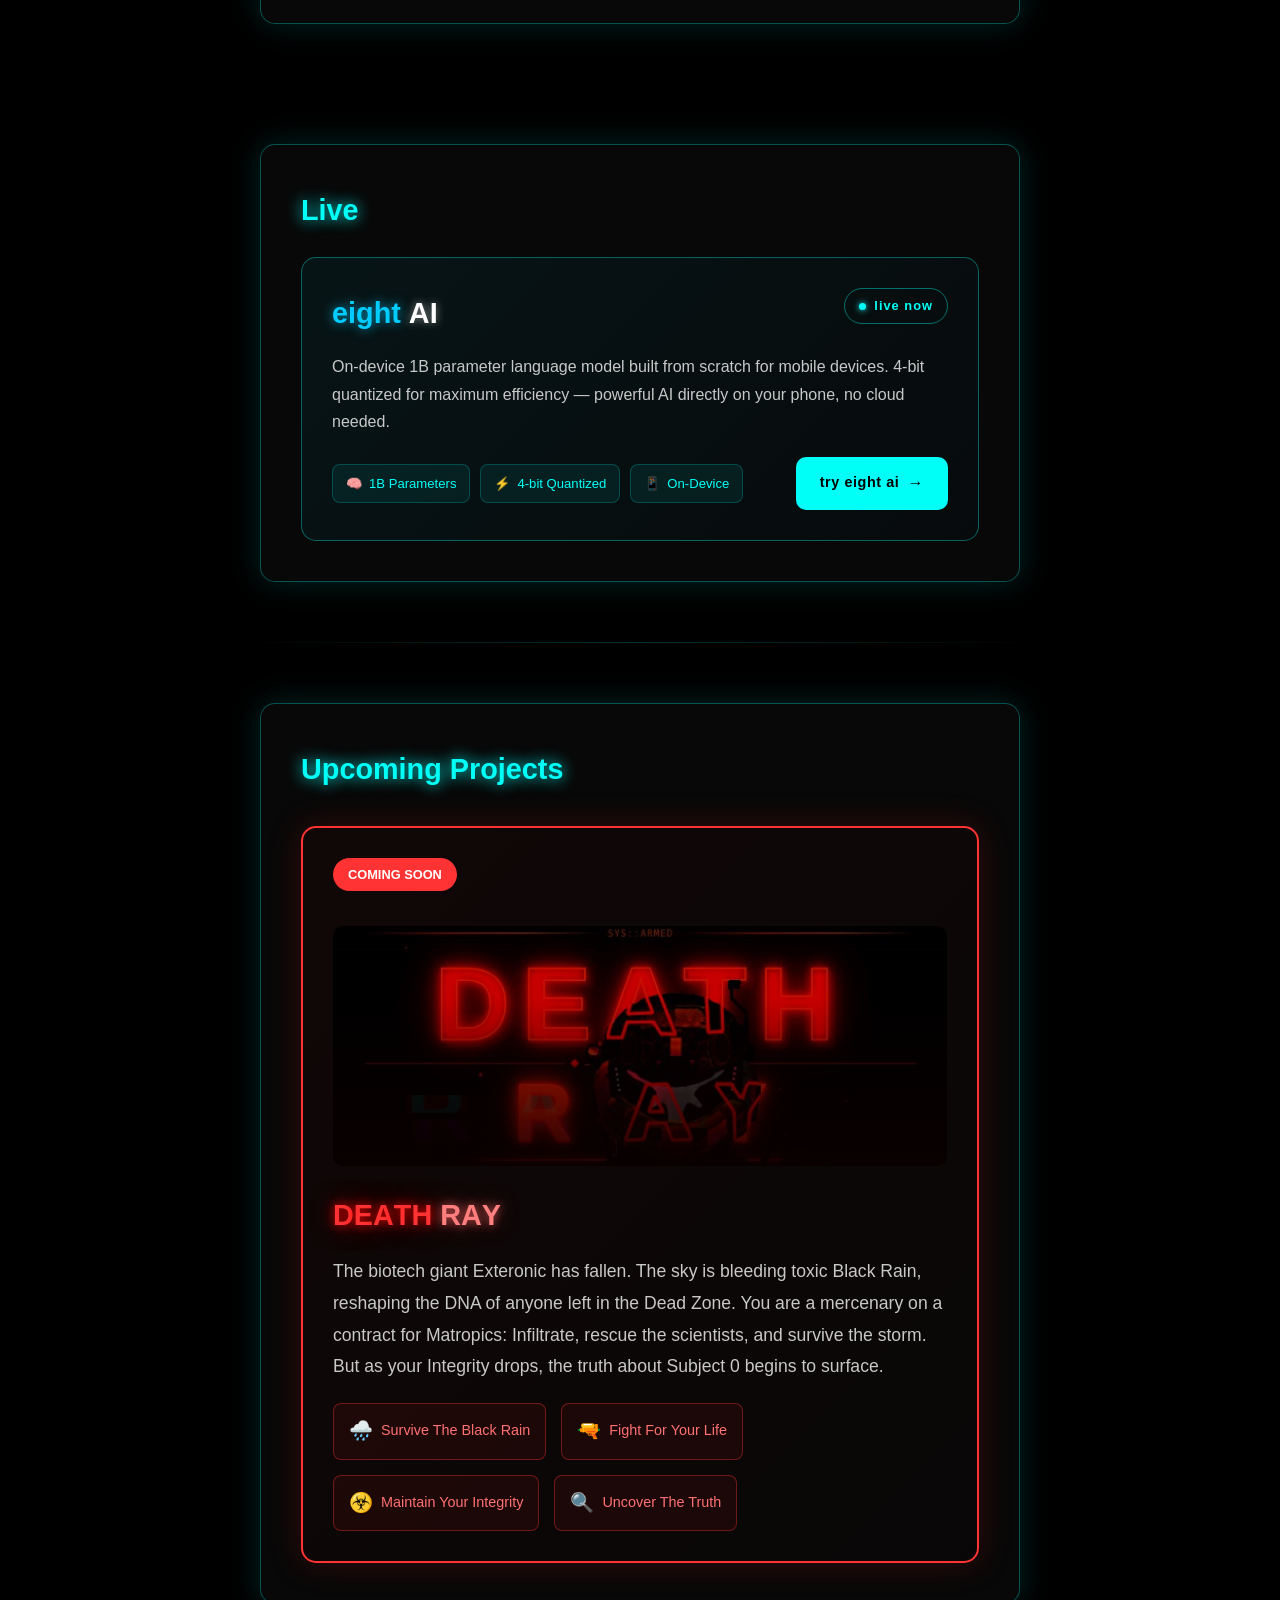
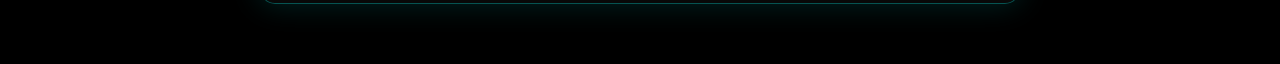
==== commit 32639cec: "Update index.html" ====
--- a/index.html
+++ b/index.html
@@ -4,7 +4,7 @@
   <meta charset="UTF-8" />
   <meta name="viewport" content="width=device-width, initial-scale=1.0" />
   <title>userk8__</title>
-  <link rel="icon" type="image/svg+xml" href="favicon.svg">
+  <link rel="icon" type="image/jpeg" href="logo.jpeg">
   <style>
     * { margin: 0; padding: 0; box-sizing: border-box; }
     html {
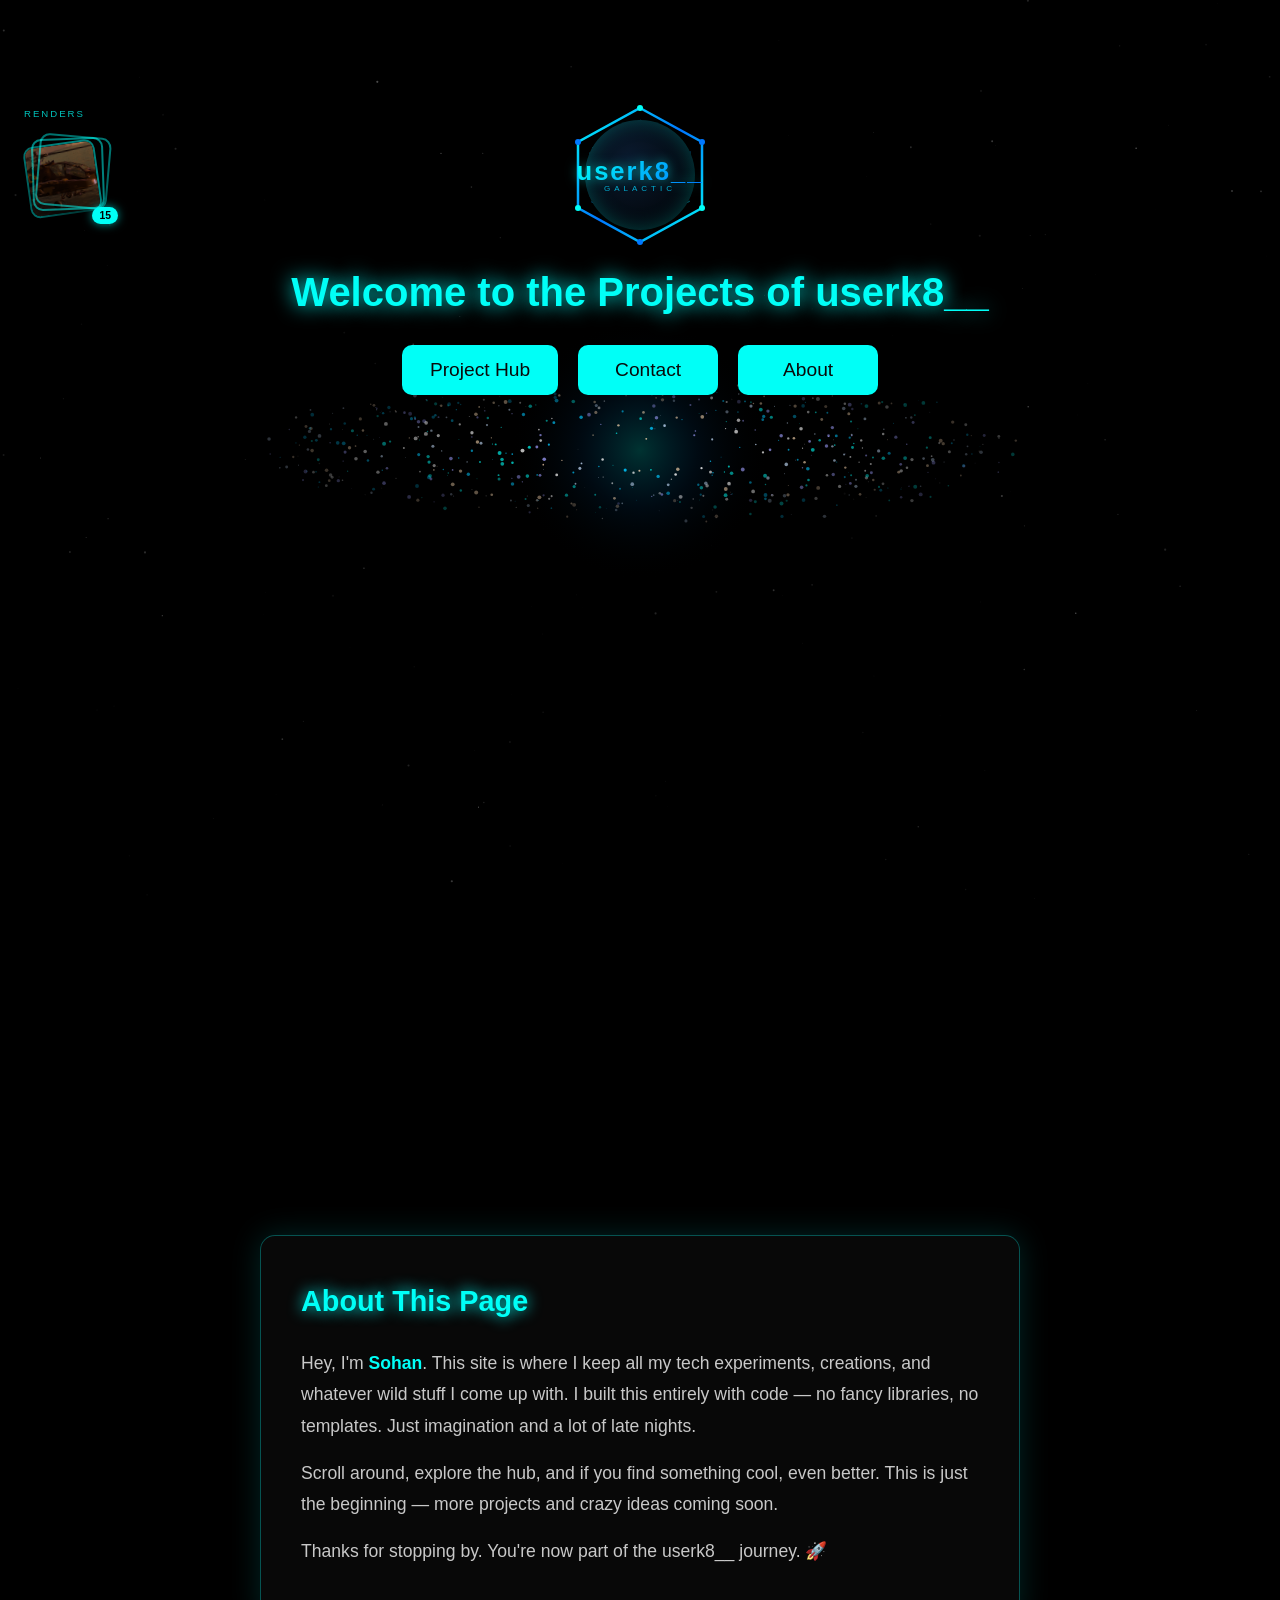
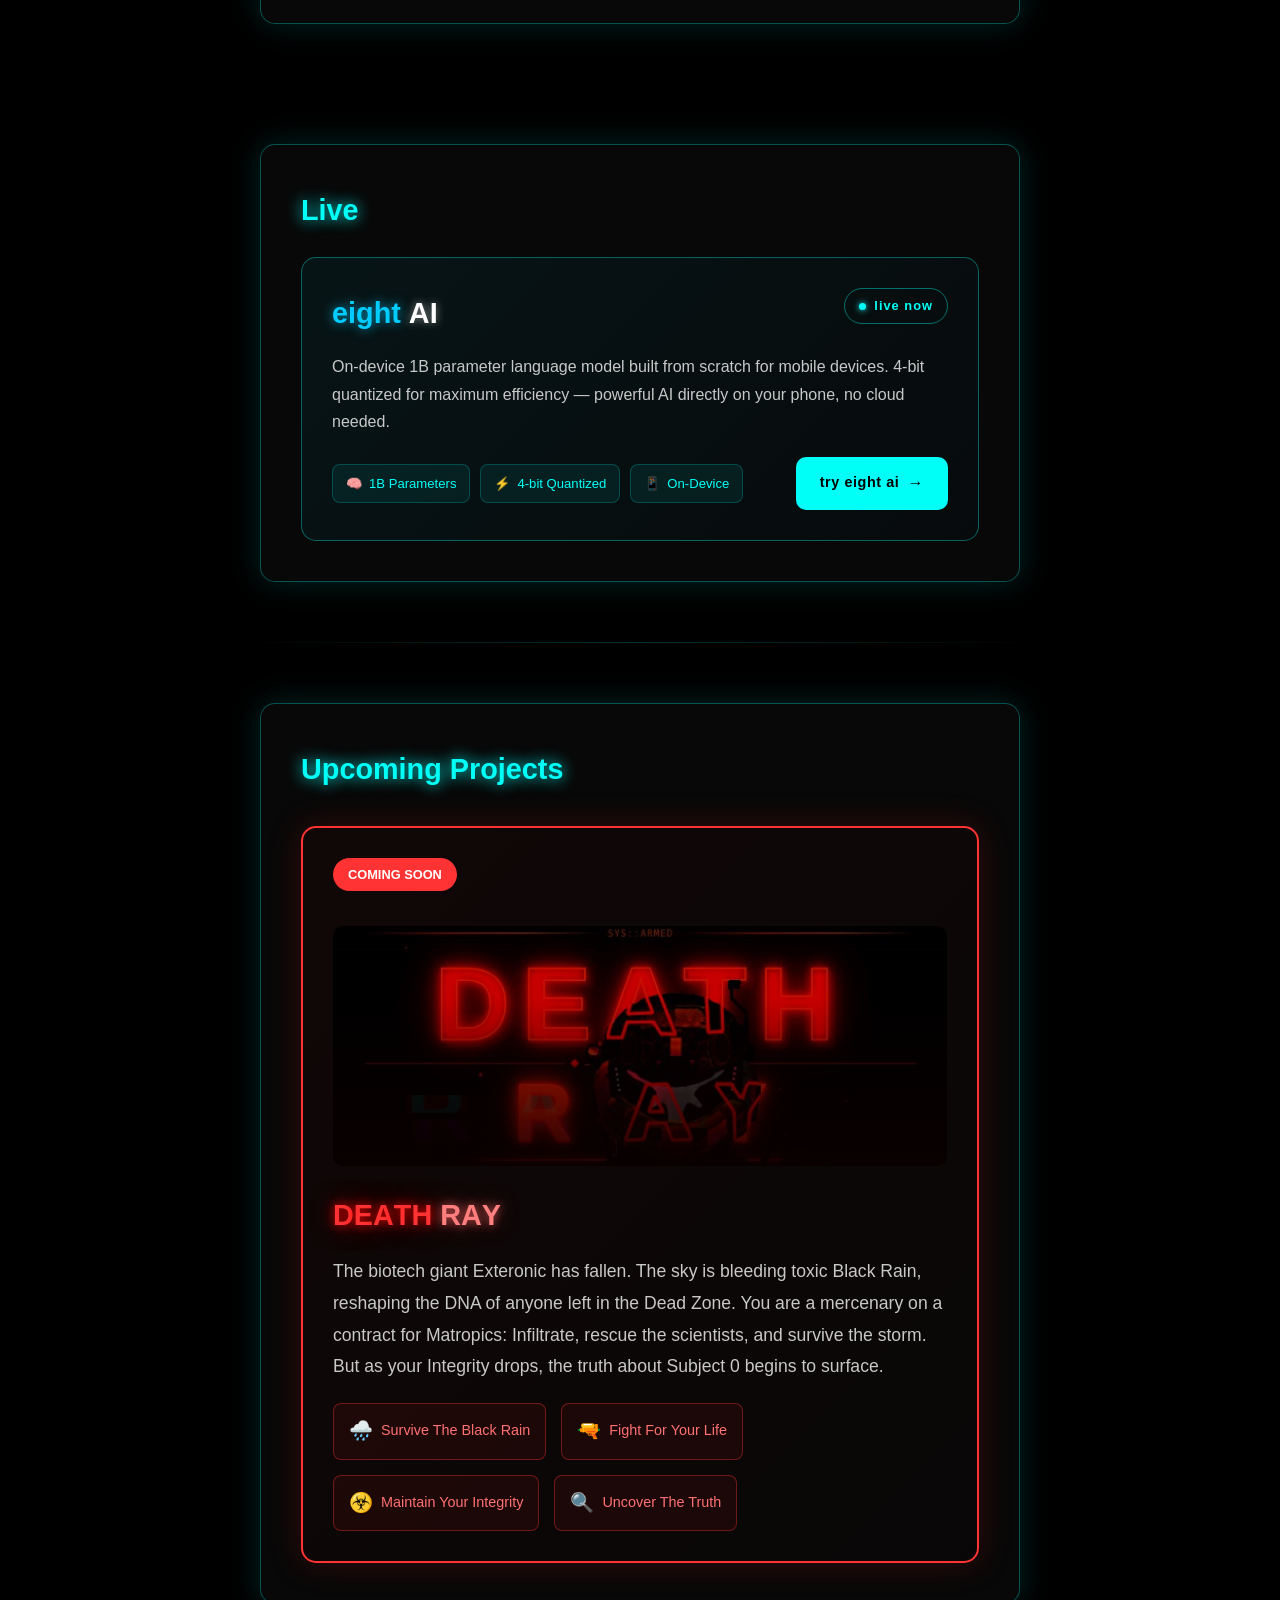
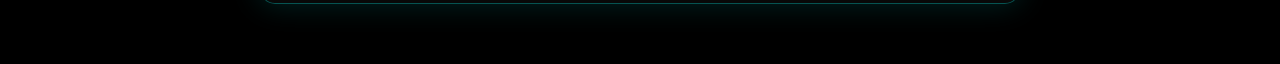
==== commit 7283f365: "Update index.html" ====
--- a/index.html
+++ b/index.html
@@ -4,7 +4,7 @@
   <meta charset="UTF-8" />
   <meta name="viewport" content="width=device-width, initial-scale=1.0" />
   <title>userk8__</title>
-  <link rel="icon" type="image/jpeg" href="logo.jpeg">
+  <link rel="icon" type="image/svg+xml" href="favicon.svg">
   <style>
     * { margin: 0; padding: 0; box-sizing: border-box; }
     html {
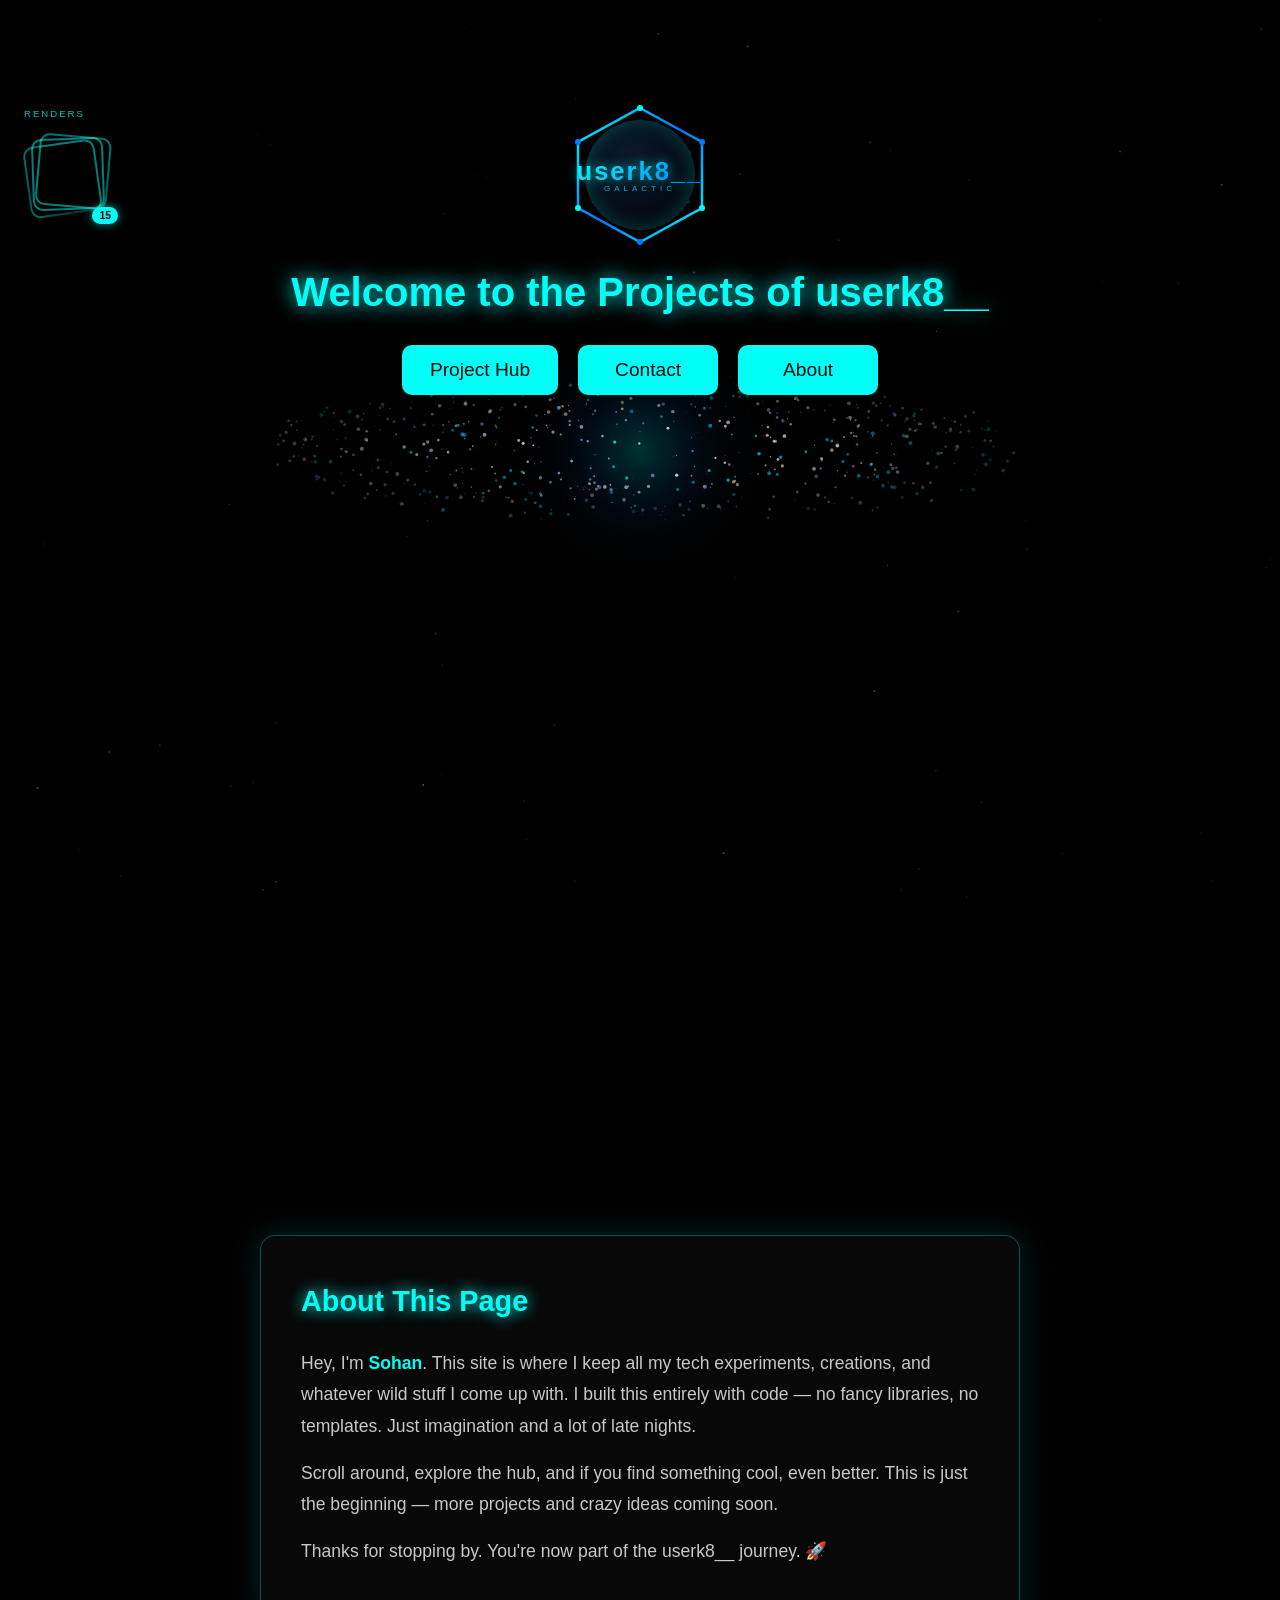
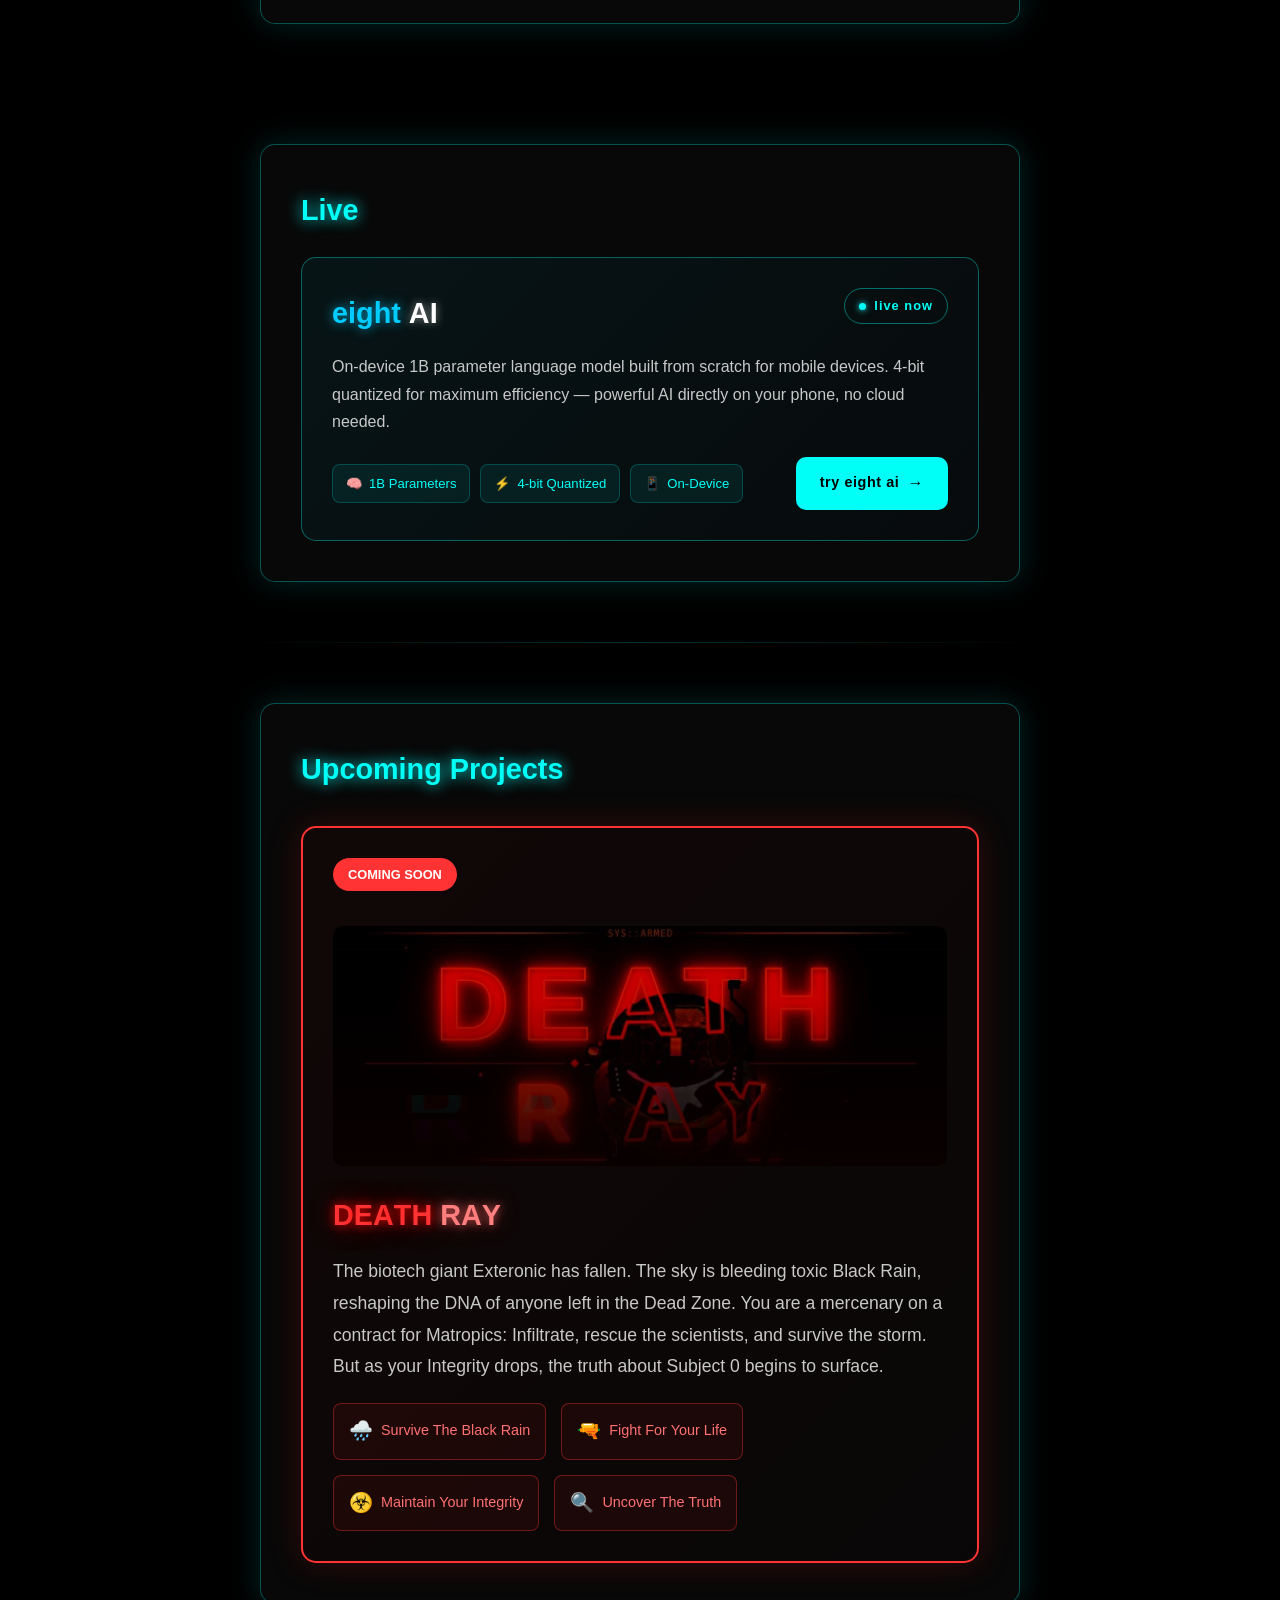
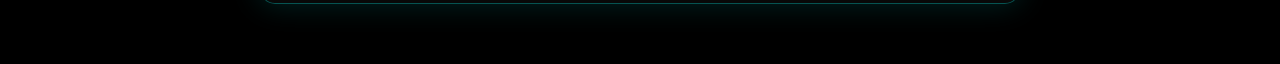
==== commit 7978c525: "Update index.html" ====
--- a/index.html
+++ b/index.html
@@ -4,7 +4,7 @@
   <meta charset="UTF-8" />
   <meta name="viewport" content="width=device-width, initial-scale=1.0" />
   <title>userk8__</title>
-  <link rel="icon" type="image/svg+xml" href="favicon.svg">
+  <link rel="icon" type="image/png" href="logo.png">
   <style>
     * { margin: 0; padding: 0; box-sizing: border-box; }
     html {
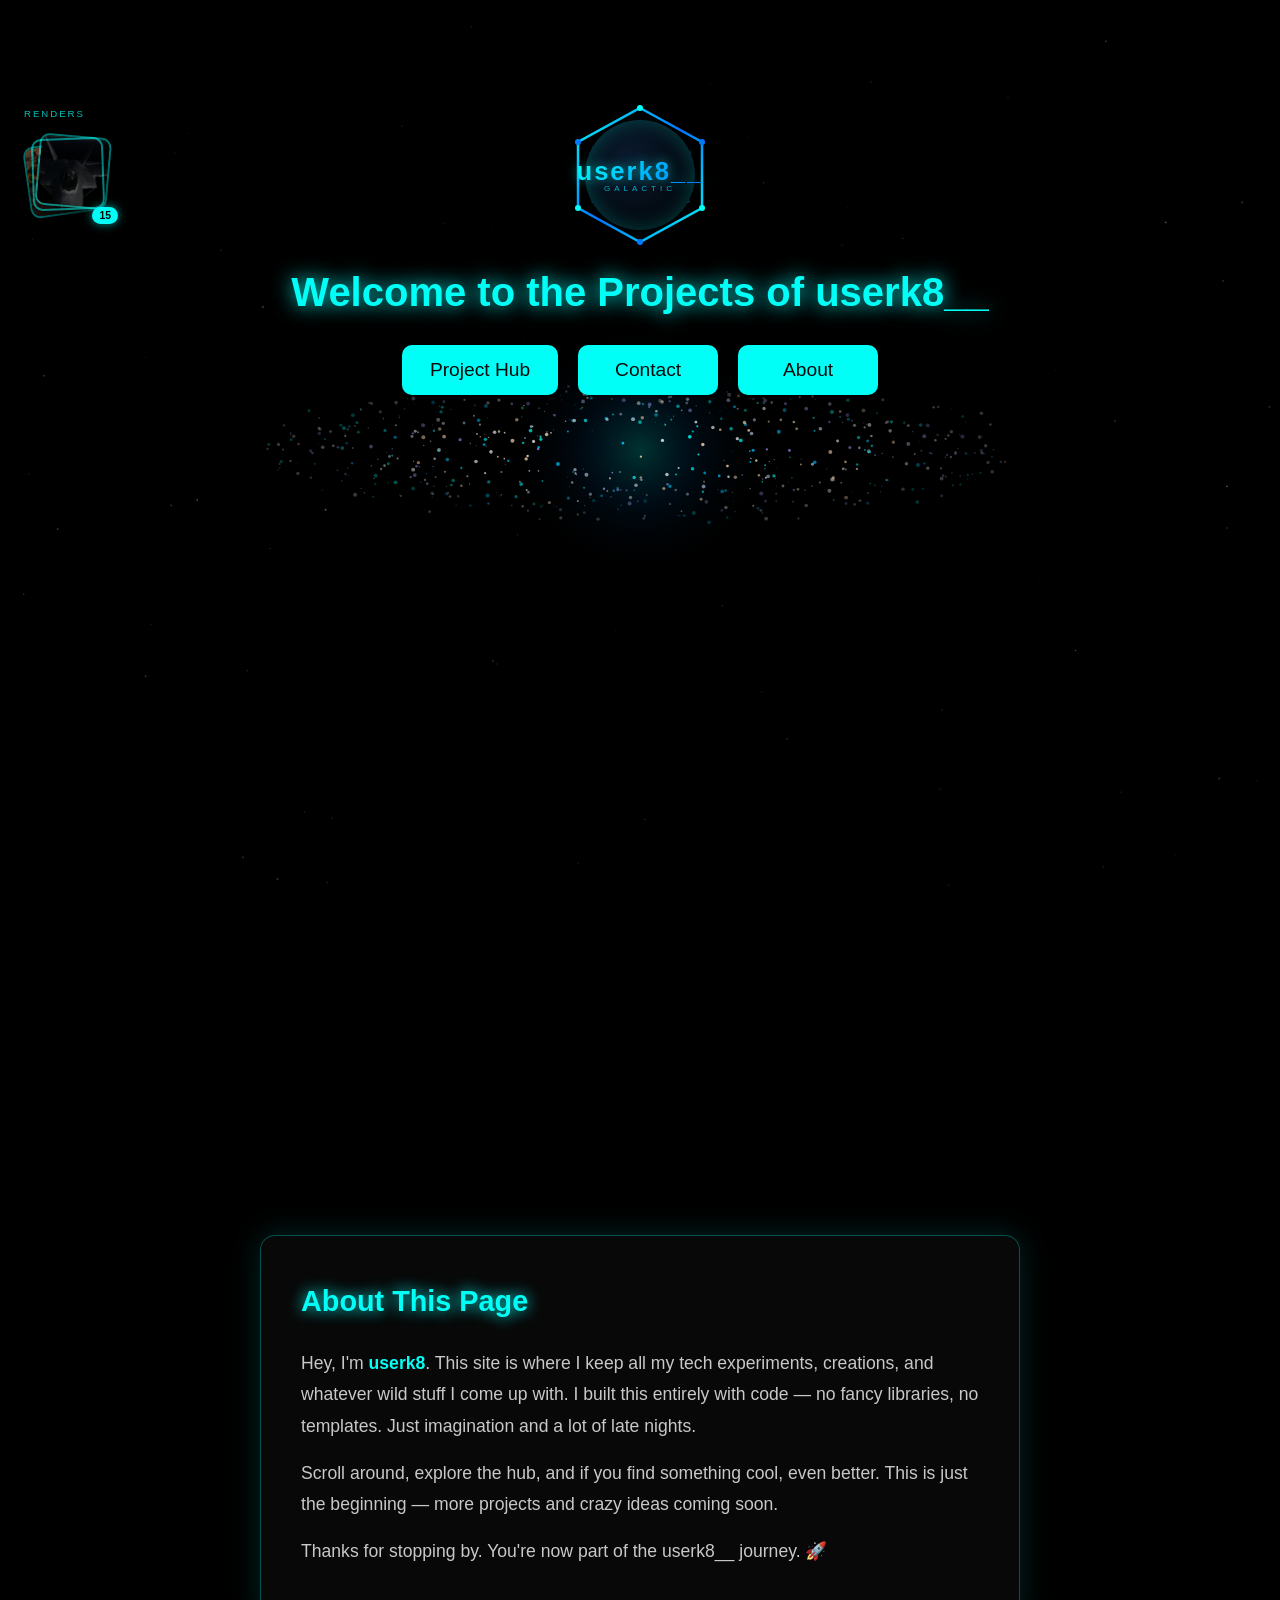
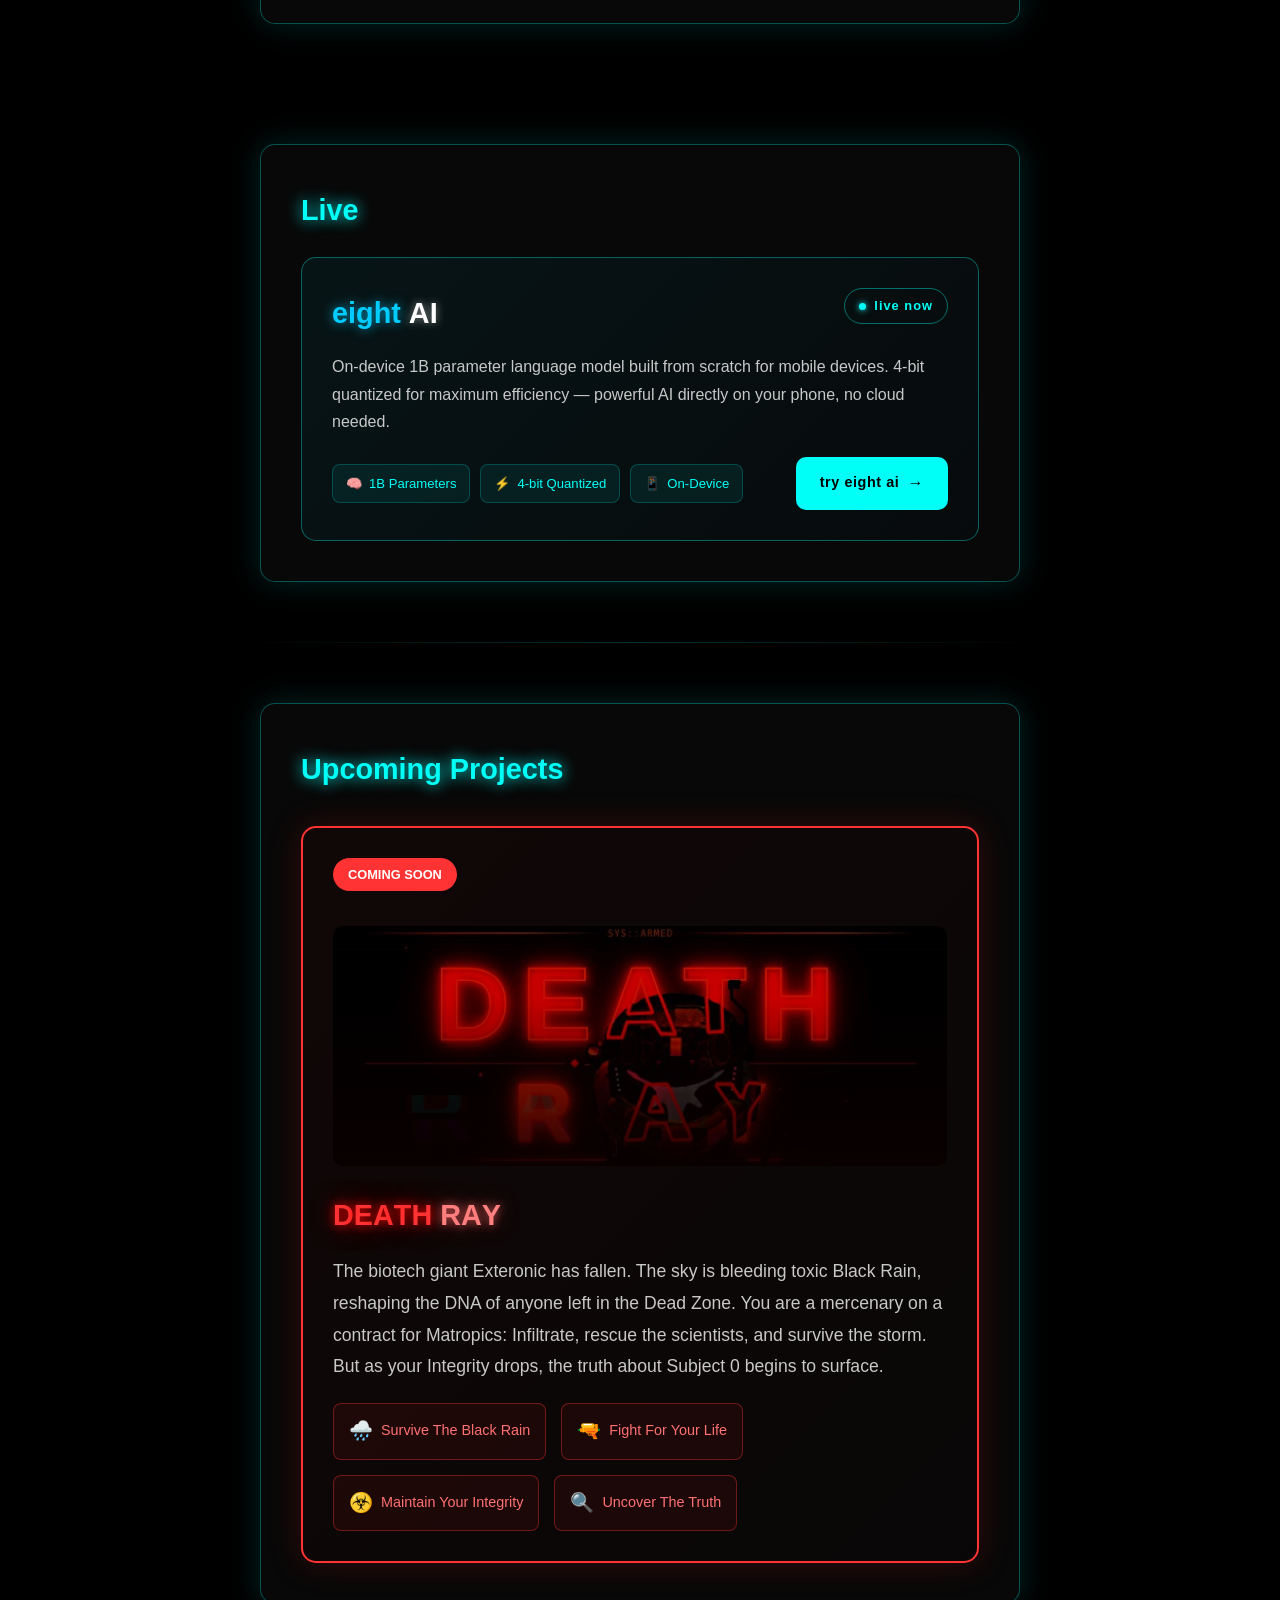
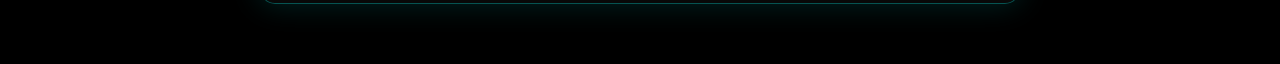
==== commit 9ef7ee9b: "Update index.html" ====
--- a/index.html
+++ b/index.html
@@ -4,7 +4,7 @@
   <meta charset="UTF-8" />
   <meta name="viewport" content="width=device-width, initial-scale=1.0" />
   <title>userk8__</title>
-  <link rel="icon" type="image/png" href="logo.png">
+  <link rel="icon" type="image/svg+xml" href="favicon.svg">
   <style>
     * { margin: 0; padding: 0; box-sizing: border-box; }
     html {
@@ -404,7 +404,7 @@
     <div class="content-wrapper">
       <h2>About This Page</h2>
       <p>
-        Hey, I'm <strong style="color:#00fff7;">Sohan</strong>. This site is where I keep all my tech experiments, creations, and whatever wild stuff I come up with.
+        Hey, I'm <strong style="color:#00fff7;">userk8</strong>. This site is where I keep all my tech experiments, creations, and whatever wild stuff I come up with.
         I built this entirely with code — no fancy libraries, no templates. Just imagination and a lot of late nights.
       </p>
       <p>
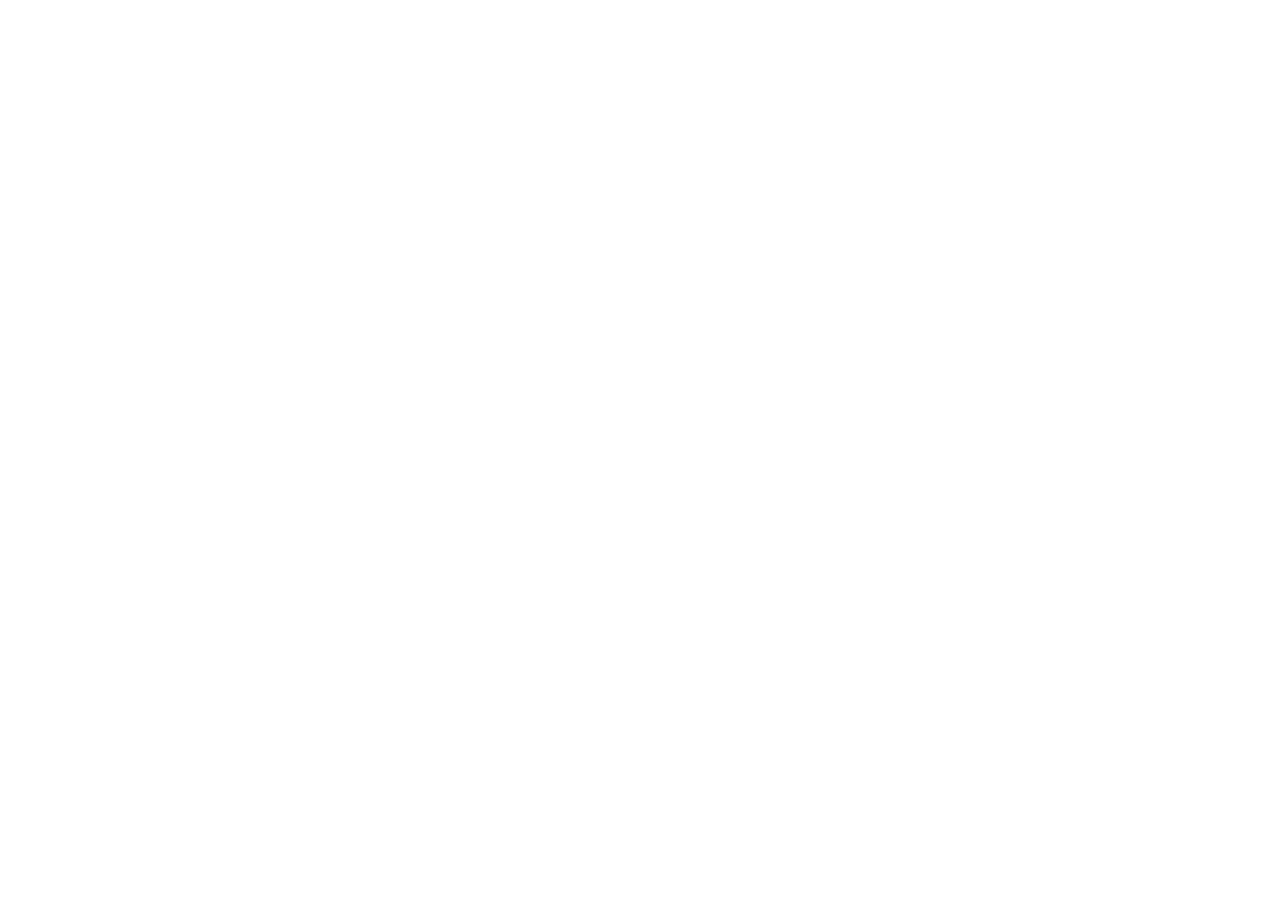
==== commit 26df93a2: "Update index.html" ====
--- a/index.html
+++ b/index.html
@@ -3,715 +3,42 @@
 <head>
   <meta charset="UTF-8" />
   <meta name="viewport" content="width=device-width, initial-scale=1.0" />
-  <title>userk8__</title>
-  <link rel="icon" type="image/svg+xml" href="favicon.svg">
+  <title>userk8__ — Galactic Engineering &amp; Creative Hub</title>
+  <meta name="description" content="The central orbital command of userk8__: custom 3D mathematical canvas engines, on-device 1B language models (eight AI), 3D renders, and interactive web experiments." />
+  <link rel="icon" type="image/svg+xml" href="favicon.svg" />
+  <link rel="preconnect" href="https://fonts.googleapis.com" />
+  <link rel="preconnect" href="https://fonts.gstatic.com" crossorigin />
+  <link href="https://fonts.googleapis.com/css2?family=DM+Mono:wght@400;500&family=Sora:wght@400;500;600;700;800&family=Space+Grotesk:wght@500;600;700&display=swap" rel="stylesheet" />
   <style>
-    * { margin: 0; padding: 0; box-sizing: border-box; }
-    html {
-      overflow-x: hidden;
-    }
-    body {
-      background: black;
-      font-family: 'Segoe UI', sans-serif;
-      width: 100%;
-      min-height: 100%;
-    }
-    canvas {
-      position: fixed; top: 0; left: 0; z-index: 0;
-      pointer-events: none;
-    }
-    header {
-      position: relative; z-index: 1;
-      text-align: center;
-      padding: 100px 20px 60px;
-      color: #00fff7;
-      animation: headerReveal 1.2s cubic-bezier(0.16,1,0.3,1) both;
-    }
-    @keyframes headerReveal {
-      from { opacity: 0; transform: translateY(30px); }
-      to   { opacity: 1; transform: translateY(0); }
-    }
-    .logo {
-      width: 150px; height: 150px;
-      display: flex; align-items: center; justify-content: center;
-      margin: 0 auto 20px;
-      position: relative;
-    }
-    .logo-hex-ring {
-      position: absolute;
-      width: 150px; height: 150px;
-      animation: spinHex 8s linear infinite;
-    }
-    .logo-inner-circle {
-      width: 110px; height: 110px;
-      background: radial-gradient(circle at 40% 35%, #0a1a2e, #000);
-      border-radius: 50%;
-      display: flex; flex-direction: column;
-      align-items: center; justify-content: center;
-      position: relative; z-index: 2;
-      box-shadow: 0 0 20px rgba(0,255,247,0.25) inset;
-    }
-    @keyframes spinHex {
-      from { transform: rotate(0deg); }
-      to   { transform: rotate(360deg); }
-    }
-    .logo-text {
-      font-size: 1.6rem; font-weight: 900;
-      background: linear-gradient(135deg, #00fff7, #0077ff);
-      -webkit-background-clip: text; -webkit-text-fill-color: transparent;
-      letter-spacing: 2px;
-      filter: drop-shadow(0 0 6px rgba(0,255,247,0.6));
-    }
-    .logo-subtext {
-      font-size: 0.5rem; letter-spacing: 4px;
-      color: #00d4ff; margin-top: -2px; opacity: 0.8;
-    }
-    h1 {
-      font-size: 2.5rem; margin-bottom: 30px;
-      text-shadow: 0 0 20px #00fff7;
-    }
-    .btn-container {
-      display: flex; justify-content: center;
-      gap: 20px; flex-wrap: wrap; padding: 0 10px;
-    }
-    .btn {
-      background-color: #00fff7; color: #0a0a0a;
-      padding: 14px 28px; font-size: 1.2rem;
-      border: none; border-radius: 10px; cursor: pointer;
-      transition: transform 0.25s cubic-bezier(0.34,1.56,0.64,1), box-shadow 0.3s ease;
-      text-decoration: none; min-width: 140px; text-align: center;
-    }
-    .btn:hover {
-      transform: scale(1.1) translateY(-3px);
-      box-shadow: 0 0 25px #00fff7, 0 0 50px #00fff780;
-    }
-    .spacer { height: 80vh; }
-    section.about, section.live, section.upcoming {
-      max-width: 800px; margin: 0 auto;
-      padding: 60px 20px; font-size: 1.1rem;
-      line-height: 1.8; text-align: left;
-      opacity: 0; transform: translateY(60px);
-      transition: opacity 0.9s cubic-bezier(0.16,1,0.3,1), transform 0.9s cubic-bezier(0.16,1,0.3,1);
-      position: relative; z-index: 1;
-    }
-    section.about .content-wrapper,
-    section.live .content-wrapper,
-    section.upcoming .content-wrapper {
-      background: rgba(10, 10, 10, 0.85);
-      backdrop-filter: blur(12px);
-      border: 1px solid rgba(0,255,247,0.3);
-      border-radius: 15px; padding: 40px;
-      box-shadow: 0 0 30px rgba(0,255,247,0.15);
-    }
-    section.about h2, section.live h2, section.upcoming h2 {
-      font-size: 1.8rem; margin-bottom: 20px;
-      color: #00fff7; text-shadow: 0 0 15px #00fff7;
-    }
-    section.about p, .project-description {
-      color: #c8c8c8;
-    }
-    section.about p { margin-bottom: 15px; }
-    section.about.visible, section.live.visible, section.upcoming.visible {
-      opacity: 1; transform: translateY(0);
-    }
-    /* ── Death Ray render image ── */
-    .dr-render-wrap {
-      position: relative;
-      width: 100%;
-      margin: 20px 0 24px 0;
-      border-radius: 10px;
-      overflow: hidden;
-      height: 240px;
-    }
-    .dr-render-img {
-      width: 100%;
-      height: 100%;
-      object-fit: cover;
-      object-position: center 40%;
-      display: block;
-      filter: saturate(1.1) brightness(0.82);
-      animation: floatImg 5s ease-in-out infinite;
-      transform-origin: center center;
-    }
-    @keyframes floatImg {
-      0%,100% { transform: scale(1.03) translateY(0px); }
-      50%      { transform: scale(1.03) translateY(-6px); }
-    }
-    .dr-render-overlay {
-      position: absolute; inset: 0;
-      background: linear-gradient(
-        to bottom,
-        rgba(0,0,0,0.05) 30%,
-        rgba(10,0,0,0.88) 100%
-      );
-      pointer-events: none;
-    }
-    /* ── Project cards ── */
-    .project-card {
-      background: linear-gradient(135deg, rgba(0,255,247,0.05), rgba(0,119,255,0.05));
-      border: 2px solid #00fff7; border-radius: 15px;
-      padding: 30px; margin-top: 30px; position: relative; overflow: hidden;
-      box-shadow: 0 0 30px rgba(0,255,247,0.2);
-      transition: transform 0.3s cubic-bezier(0.34,1.56,0.64,1), box-shadow 0.3s ease;
-    }
-    .project-card:hover { transform: translateY(-4px); }
-    .coming-soon-badge {
-      display: inline-block; background: #00fff7; color: black;
-      padding: 5px 15px; border-radius: 20px; font-size: 0.8rem;
-      font-weight: bold; margin-bottom: 15px;
-      animation: pulse 2s ease-in-out infinite;
-    }
-    @keyframes pulse {
-      0%,100% { transform: scale(1); }
-      50%      { transform: scale(1.05); }
-    }
-    /* ── LIVE badge ── */
-    .live-badge {
-      display: inline-flex; align-items: center; gap: 8px;
-      background: transparent;
-      border: 1px solid rgba(0,255,247,0.4);
-      color: #00fff7;
-      padding: 5px 14px; border-radius: 20px; font-size: 0.8rem;
-      font-weight: bold; margin-bottom: 15px;
-      letter-spacing: 0.08em;
-    }
-    .live-dot {
-      width: 7px; height: 7px; border-radius: 50%;
-      background: #00fff7;
-      box-shadow: 0 0 6px #00fff7;
-      animation: livePulse 1.6s ease-in-out infinite;
-    }
-    @keyframes livePulse {
-      0%,100% { opacity: 1; transform: scale(1); }
-      50%      { opacity: 0.4; transform: scale(0.75); }
-    }
-    /* ── eight AI live card ── */
-    .live-card {
-      background: linear-gradient(135deg, rgba(0,229,255,0.06), rgba(0,80,120,0.04));
-      border: 1px solid rgba(0,255,247,0.35);
-      border-radius: 15px;
-      padding: 30px;
-      margin-top: 10px;
-      position: relative;
-      overflow: hidden;
-      transition: transform 0.3s cubic-bezier(0.34,1.56,0.64,1), box-shadow 0.3s ease, border-color 0.3s ease;
-    }
-    .live-card:hover {
-      transform: translateY(-4px);
-      border-color: rgba(0,255,247,0.7);
-      box-shadow: 0 0 35px rgba(0,255,247,0.15);
-    }
-    .live-card-header {
-      display: flex; align-items: center; justify-content: space-between;
-      flex-wrap: wrap; gap: 12px;
-      margin-bottom: 14px;
-    }
-    .live-card-title {
-      font-size: 1.8rem; font-weight: bold;
-      display: flex; align-items: baseline; gap: 0;
-    }
-    .lc-eight {
-      color: #00ccff;
-      text-shadow: 0 0 12px rgba(0,204,255,0.7);
-    }
-    .lc-ai {
-      color: #ffffff; font-weight: 900;
-      text-shadow: 0 0 8px rgba(255,255,255,0.5);
-    }
-    .live-card-desc {
-      color: #c8c8c8;
-      font-size: 1rem;
-      line-height: 1.7;
-      margin-bottom: 22px;
-    }
-    .live-card-footer {
-      display: flex; align-items: center;
-      justify-content: space-between;
-      flex-wrap: wrap; gap: 14px;
-    }
-    .live-specs {
-      display: flex; flex-wrap: wrap; gap: 10px;
-    }
-    .live-spec {
-      background: rgba(0,255,247,0.07);
-      border: 1px solid rgba(0,255,247,0.2);
-      border-radius: 8px; padding: 7px 13px;
-      font-size: 0.82rem; color: #00fff7;
-      display: flex; align-items: center; gap: 7px;
-    }
-    .try-link {
-      display: inline-flex; align-items: center; gap: 8px;
-      text-decoration: none;
-      padding: 12px 24px;
-      background: #00fff7;
-      color: #000;
-      font-weight: 700;
-      font-size: 0.9rem;
-      border-radius: 10px;
-      letter-spacing: 0.04em;
-      transition: transform 0.2s cubic-bezier(0.34,1.56,0.64,1), box-shadow 0.3s ease;
-      white-space: nowrap;
-    }
-    .try-link:hover {
-      transform: scale(1.07) translateY(-2px);
-      box-shadow: 0 0 20px #00fff7, 0 0 40px #00fff760;
-    }
-    .try-arrow { font-size: 1rem; }
-    /* ── section divider line ── */
-    .section-divider {
-      max-width: 800px; margin: 0 auto;
-      height: 1px;
-      background: linear-gradient(90deg, transparent, rgba(0,255,247,0.2), transparent);
-      position: relative; z-index: 1;
-    }
-    /* ── Project title ── */
-    .project-title {
-      font-size: 1.8rem; font-weight: bold;
-      margin-bottom: 15px;
-      display: flex; align-items: baseline;
-      flex-wrap: wrap; gap: 0;
-    }
-    /* ── DEATH RAY ── */
-    .title-death {
-      font-size: 1.8rem; font-weight: 900;
-      display: inline-block;
-      color: #ff3333;
-      text-shadow:
-        0 0 10px rgba(255,0,0,0.9),
-        0 0 25px rgba(255,0,0,0.5),
-        0 0 50px rgba(255,0,0,0.2);
-    }
-    .title-ray {
-      font-size: 1.8rem; font-weight: 900;
-      display: inline-block;
-      color: #ff8080;
-      text-shadow:
-        0 0 10px rgba(255,100,100,0.8),
-        0 0 25px rgba(255,80,80,0.4);
-    }
-    /* ── floaty letters ── */
-    .float-e  { animation: fl 2.8s ease-in-out infinite;       display:inline-block; position:relative; }
-    .float-i  { animation: fl 3.2s ease-in-out infinite 0.3s;  display:inline-block; position:relative; }
-    .float-g  { animation: fl 2.5s ease-in-out infinite 0.6s;  display:inline-block; position:relative; }
-    .float-h  { animation: fl 3.0s ease-in-out infinite 0.1s;  display:inline-block; position:relative; }
-    .float-t  { animation: fl 2.7s ease-in-out infinite 0.4s;  display:inline-block; position:relative; }
-    .float-A  { animation: fl 3.4s ease-in-out infinite 0.8s;  display:inline-block; position:relative; }
-    .float-I  { animation: fl 2.9s ease-in-out infinite 0.2s;  display:inline-block; position:relative; }
-    .float-E  { animation: fl 3.2s ease-in-out infinite 0.3s;  display:inline-block; position:relative; }
-    .float-T  { animation: fl 3.0s ease-in-out infinite 0.1s;  display:inline-block; position:relative; }
-    .float-H  { animation: fl 2.7s ease-in-out infinite 0.4s;  display:inline-block; position:relative; }
-    .float-D  { animation: fl 2.6s ease-in-out infinite 0.1s;  display:inline-block; position:relative; }
-    .float-R  { animation: fl 3.1s ease-in-out infinite 0.5s;  display:inline-block; position:relative; }
-    .float-Y  { animation: fl 2.9s ease-in-out infinite 0.2s;  display:inline-block; position:relative; }
-    @keyframes fl {
-      0%,100% { top: 0px; }
-      50%     { top: -5px; }
-    }
-    .project-specs {
-      display: flex; flex-wrap: wrap; gap: 15px; margin-top: 20px;
-    }
-    .spec-item {
-      background: rgba(0,255,247,0.08);
-      border: 1px solid #00fff780;
-      border-radius: 8px; padding: 10px 15px;
-      font-size: 0.9rem; color: #00fff7;
-      display: flex; align-items: center; gap: 8px;
-      transition: background 0.3s, transform 0.2s;
-    }
-    .spec-item:hover { background: rgba(0,255,247,0.14); transform: translateY(-2px); }
-    .spec-icon { font-size: 1.2rem; }
-    #scrollBox {
-      position: fixed; bottom: 30px; right: 30px;
-      width: 42px; height: 42px;
-      background: rgba(0,0,0,0.9);
-      border: 2px solid #00fff7;
-      cursor: pointer; z-index: 10; border-radius: 8px;
-      box-shadow: 0 0 15px rgba(0,255,247,0.5);
-      align-items: center; justify-content: center;
-      opacity: 0; transform: scale(0);
-      transition: opacity 0.3s ease, transform 0.3s cubic-bezier(0.34,1.56,0.64,1);
-      display: none;
-    }
-    #scrollBox.show { opacity:1; transform:scale(1); display:flex; }
-    #rocket { animation: hoverRocket 1s ease-in-out infinite alternate; display:block; }
-    @keyframes hoverRocket {
-      0%   { transform: translateY(0); }
-      100% { transform: translateY(-6px); }
-    }
-    /* ── rocket launch ── */
-    #scrollBox.launching {
-      transition: none;
-      pointer-events: none;
-      box-shadow: 0 0 25px rgba(0,255,247,0.8), 0 0 50px rgba(255,140,0,0.4);
-    }
-    #scrollBox.launching #rocket { animation: none; }
-    .exhaust-particle {
-      position: fixed;
-      border-radius: 50%;
-      pointer-events: none;
-      z-index: 9;
-      opacity: 0.9;
-      transition: transform 0.6s ease-out, opacity 0.6s ease-out;
-    }
-    @media (max-width:768px) {
-      h1 { font-size: 2rem; }
-      .btn-container { flex-direction: column; align-items: center; gap:15px; }
-      .btn { width: 80%; max-width: 300px; }
-      .logo { width:120px; height:120px; }
-      .logo-hex-ring { width:120px; height:120px; }
-      .logo-inner-circle { width:88px; height:88px; }
-      .logo-text { font-size:1.3rem; }
-      .live-card-footer { flex-direction: column; align-items: flex-start; }
-      .try-link { width: 100%; justify-content: center; }
-    }
-  </style>
-</head>
-<body>
-  <canvas id="galaxy"></canvas>
-  <header>
-    <div class="logo">
-      <svg class="logo-hex-ring" viewBox="0 0 150 150" xmlns="http://www.w3.org/2000/svg">
-        <defs>
-          <linearGradient id="hexGrad" x1="0%" y1="0%" x2="100%" y2="100%">
-            <stop offset="0%"   stop-color="#00fff7"/>
-            <stop offset="50%"  stop-color="#0077ff"/>
-            <stop offset="100%" stop-color="#00fff7"/>
-          </linearGradient>
-        </defs>
-        <polygon points="75,8 137,42 137,108 75,142 13,108 13,42" stroke="url(#hexGrad)" stroke-width="2.5" fill="none"/>
-        <polygon points="75,20 125,49 125,101 75,130 25,101 25,49" stroke="url(#hexGrad)" stroke-width="1" fill="none" stroke-dasharray="4 6" opacity="0.5"/>
-        <circle cx="75"  cy="8"   r="3" fill="#00fff7"/>
-        <circle cx="137" cy="42"  r="3" fill="#0077ff"/>
-        <circle cx="137" cy="108" r="3" fill="#00fff7"/>
-        <circle cx="75"  cy="142" r="3" fill="#0077ff"/>
-        <circle cx="13"  cy="108" r="3" fill="#00fff7"/>
-        <circle cx="13"  cy="42"  r="3" fill="#0077ff"/>
-      </svg>
-      <div class="logo-inner-circle">
-        <div class="logo-text">userk8__</div>
-        <div class="logo-subtext">GALACTIC</div>
-      </div>
-    </div>
-    <h1>Welcome to the Projects of userk8__</h1>
-    <div class="btn-container">
-      <a href="ph.html"         class="btn">Project Hub</a>
-      <a href="contact.html"    class="btn">Contact</a>
-      <a href="about_us.html"   class="btn">About</a>
-    </div>
-  </header>
-  <div class="spacer"></div>
-  <section class="about">
-    <div class="content-wrapper">
-      <h2>About This Page</h2>
-      <p>
-        Hey, I'm <strong style="color:#00fff7;">userk8</strong>. This site is where I keep all my tech experiments, creations, and whatever wild stuff I come up with.
-        I built this entirely with code — no fancy libraries, no templates. Just imagination and a lot of late nights.
-      </p>
-      <p>
-        Scroll around, explore the hub, and if you find something cool, even better. This is just the beginning — more projects and crazy ideas coming soon.
-      </p>
-      <p>
-        Thanks for stopping by. You're now part of the userk8__ journey. 🚀
-      </p>
-    </div>
-  </section>
-  <!-- ── LIVE SECTION ── -->
-  <section class="live">
-    <div class="content-wrapper">
-      <h2>Live</h2>
-      <div class="live-card">
-        <div class="live-card-header">
-          <div class="live-card-title">
-            <span class="lc-eight">
-              <span class="float-e">e</span><span class="float-i">i</span><span class="float-g">g</span><span class="float-h">h</span><span class="float-t">t</span>
-            </span>
-            <span>&nbsp;</span>
-            <span class="lc-ai">
-              <span class="float-A">A</span><span class="float-I">I</span>
-            </span>
-          </div>
-          <div class="live-badge">
-            <span class="live-dot"></span>
-            live now
-          </div>
-        </div>
-        <p class="live-card-desc">
-          On-device 1B parameter language model built from scratch for mobile devices.
-          4-bit quantized for maximum efficiency — powerful AI directly on your phone, no cloud needed.
-        </p>
-        <div class="live-card-footer">
-          <div class="live-specs">
-            <div class="live-spec"><span>🧠</span><span>1B Parameters</span></div>
-            <div class="live-spec"><span>⚡</span><span>4-bit Quantized</span></div>
-            <div class="live-spec"><span>📱</span><span>On-Device</span></div>
-          </div>
-          <a href="https://userk8.github.io/eight-ai/" class="try-link" target="_blank">
-            try eight ai <span class="try-arrow">→</span>
-          </a>
-        </div>
-      </div>
-    </div>
-  </section>
-  <div class="section-divider"></div>
-  <!-- ── UPCOMING SECTION ── -->
-  <section class="upcoming">
-    <div class="content-wrapper">
-      <h2>Upcoming Projects</h2>
-      <!-- DEATH RAY -->
-      <div class="project-card" style="border-color:#ff3333; background: linear-gradient(135deg, rgba(80,0,0,0.12), rgba(20,0,0,0.08)); box-shadow: 0 0 35px rgba(255,30,30,0.18);">
-        <span class="coming-soon-badge" style="background:#ff3333; color:#fff;">COMING SOON</span>
-        <div class="dr-render-wrap">
-          <img src="poster-death-ray.jpg" alt="Death Ray render" class="dr-render-img" />
-          <div class="dr-render-overlay"></div>
-        </div>
-        <div class="project-title">
-          <span class="title-death">
-            <span class="float-D">D</span><span class="float-E">E</span><span class="float-A">A</span><span class="float-T">T</span><span class="float-H">H</span>
-          </span>
-          <span>&nbsp;</span>
-          <span class="title-ray">
-            <span class="float-R">R</span><span class="float-A">A</span><span class="float-Y">Y</span>
-          </span>
-        </div>
-        <div class="project-description">
-          The biotech giant Exteronic has fallen. The sky is bleeding toxic Black Rain,
-          reshaping the DNA of anyone left in the Dead Zone. You are a mercenary on a
-          contract for Matropics: Infiltrate, rescue the scientists, and survive the
-          storm. But as your Integrity drops, the truth about Subject 0 begins to surface.
-        </div>
-        <div class="project-specs">
-          <div class="spec-item" style="color:#ff7070; border-color:#ff333360; background:rgba(255,30,30,0.07);"><span class="spec-icon">🌧️</span><span>Survive The Black Rain</span></div>
-          <div class="spec-item" style="color:#ff7070; border-color:#ff333360; background:rgba(255,30,30,0.07);"><span class="spec-icon">🔫</span><span>Fight For Your Life</span></div>
-          <div class="spec-item" style="color:#ff7070; border-color:#ff333360; background:rgba(255,30,30,0.07);"><span class="spec-icon">☣️</span><span>Maintain Your Integrity</span></div>
-          <div class="spec-item" style="color:#ff7070; border-color:#ff333360; background:rgba(255,30,30,0.07);"><span class="spec-icon">🔍</span><span>Uncover The Truth</span></div>
-        </div>
-      </div>
-    </div>
-  </section>
-  <div id="scrollBox">
-    <svg id="rocket" viewBox="0 0 24 24" width="20" height="20" xmlns="http://www.w3.org/2000/svg">
-      <path fill="#00fff7" d="M12 2c2.5 2 4 5.5 4 9 0 1.7-.3 3.2-.8 4.5l1.6 1.6c.3.3.3.8 0 1.1l-.6.6c-.3.3-.8.3-1.1 0l-1.3-1.3c-.5.6-1.1 1.1-1.8 1.5v2.2c0 .4-.3.8-.8.8h-2.4c-.4 0-.8-.3-.8-.8v-2.2c-.7-.4-1.3-.9-1.8-1.5L4.9 18.7c-.3.3-.8.3-1.1 0l-.6-.6c-.3-.3-.3-.8 0-1.1l1.6-1.6C4.3 14.2 4 12.7 4 11c0-3.5 1.5-7 4-9 1.3-1 2.7-1 4 0z"/>
-      <circle cx="12" cy="10" r="2.1" fill="#0a1a2e"/>
-      <path fill="#ff6a00" d="M9.5 19.5c0 1.5 1 3 2.5 4 1.5-1 2.5-2.5 2.5-4-1 .6-4 .6-5 0z"/>
-    </svg>
-  </div>
-  <script>
-    const canvas = document.getElementById('galaxy');
-    const ctx = canvas.getContext('2d');
-    let width, height, centerX, centerY;
-    function resize() {
-      width  = canvas.width  = window.innerWidth;
-      height = canvas.height = window.innerHeight;
-      centerX = width / 2;
-      centerY = height / 2;
-    }
-    resize();
-    window.addEventListener('resize', resize);
-    const TILT = Math.cos(28 * Math.PI / 180);
-    class GalaxyStar {
-      constructor() { this.reset(); }
-      reset() {
-        const angle    = Math.random() * Math.PI * 2;
-        const distance = Math.sqrt(Math.random()) * 320 + 60;
-        this.radius    = distance;
-        this.angle     = angle;
-        this.speed     = 0.00018 + Math.random() * 0.00075;
-        this.armOffset = (Math.random() - 0.5) * 22;
-        const colors   = [
-          'rgba(255,255,255,','rgba(200,225,255,','rgba(0,255,247,',
-          'rgba(160,160,255,','rgba(0,200,255,',  'rgba(255,220,180,'
-        ];
-        this.colorBase = colors[Math.floor(Math.random() * colors.length)];
-        this.alpha     = Math.max(0.22, 1 - distance / 430);
-        this.size      = Math.random() * 1.7 + 0.3;
-      }
-      update() { this.angle += this.speed; }
-      draw(c) {
-        const fx = this.radius * Math.cos(this.angle);
-        const fy = this.radius * Math.sin(this.angle) * 0.2 + this.armOffset;
-        const screenY = fy * TILT;
-        c.beginPath();
-        c.arc(centerX + fx, centerY + screenY, this.size, 0, Math.PI * 2);
-        c.fillStyle = this.colorBase + this.alpha + ')';
-        c.fill();
-      }
-    }
-    class BackgroundStar {
-      constructor() {
-        this.x            = Math.random() * window.innerWidth;
-        this.y            = Math.random() * window.innerHeight;
-        this.size         = Math.random() * 1.1;
-        this.alpha        = Math.random() * 0.32 + 0.05;
-        this.twinkleSpeed = Math.random() * 0.016 + 0.005;
-        this.twinklePhase = Math.random() * Math.PI * 2;
-      }
-      update() { this.twinklePhase += this.twinkleSpeed; }
-      draw(c) {
-        const a = this.alpha * (Math.sin(this.twinklePhase) * 0.35 + 0.65);
-        c.beginPath();
-        c.arc(this.x, this.y, this.size, 0, Math.PI * 2);
-        c.fillStyle = `rgba(255,255,255,${a})`;
-        c.fill();
-      }
-    }
-    class ShootingStar {
-      constructor() { this.reset(); }
-      reset() {
-        this.x       = Math.random() * width;
-        this.y       = Math.random() * height * 0.5;
-        this.length  = Math.random() * 100 + 50;
-        this.speed   = Math.random() * 9 + 6;
-        this.angle   = Math.PI / 4 + (Math.random() - 0.5) * 0.5;
-        this.opacity = 1;
-        this.active  = true;
-      }
-      update() {
-        if (!this.active) return;
-        this.x += Math.cos(this.angle) * this.speed;
-        this.y += Math.sin(this.angle) * this.speed;
-        this.opacity -= 0.011;
-        if (this.opacity <= 0 || this.x > width || this.y > height) this.active = false;
-      }
-      draw(c) {
-        if (!this.active) return;
-        c.save();
-        c.translate(this.x, this.y);
-        c.rotate(this.angle);
-        const g = c.createLinearGradient(0, 0, -this.length, 0);
-        g.addColorStop(0,   `rgba(255,255,255,${this.opacity})`);
-        g.addColorStop(0.4, `rgba(180,240,255,${this.opacity * 0.5})`);
-        g.addColorStop(1,   'rgba(255,255,255,0)');
-        c.strokeStyle = g;
-        c.lineWidth = 1.5;
-        c.beginPath();
-        c.moveTo(0, 0);
-        c.lineTo(-this.length, 0);
-        c.stroke();
-        c.restore();
-      }
-    }
-    const galaxyStars = [], bgStars = [], shooters = [];
-    for (let i = 0; i < 650; i++) galaxyStars.push(new GalaxyStar());
-    for (let i = 0; i < 150;  i++) bgStars.push(new BackgroundStar());
-    function drawCore() {
-      const halo = ctx.createRadialGradient(centerX, centerY, 0, centerX, centerY, 130);
-      halo.addColorStop(0,   'rgba(0,255,247,0.20)');
-      halo.addColorStop(0.45,'rgba(0,140,255,0.07)');
-      halo.addColorStop(1,   'rgba(0,0,0,0)');
-      ctx.beginPath();
-      ctx.arc(centerX, centerY, 130, 0, Math.PI * 2);
-      ctx.fillStyle = halo;
-      ctx.fill();
-    }
-    let frameCount = 0;
-    function animate() {
-      ctx.clearRect(0, 0, width, height);
-      bgStars.forEach(s => { s.update(); s.draw(ctx); });
-      drawCore();
-      galaxyStars.forEach(s => { s.update(); s.draw(ctx); });
-      frameCount++;
-      if (frameCount % 90 === 0 && shooters.length < 4) {
-        shooters.push(new ShootingStar());
-      }
-      for (let i = shooters.length - 1; i >= 0; i--) {
-        shooters[i].update(); shooters[i].draw(ctx);
-        if (!shooters[i].active) shooters.splice(i, 1);
-      }
-      requestAnimationFrame(animate);
-    }
-    animate();
-    const aboutSection    = document.querySelector('.about');
-    const liveSection     = document.querySelector('.live');
-    const upcomingSection = document.querySelector('.upcoming');
-    const scrollBox       = document.getElementById('scrollBox');
-    function getScrollY() {
-      return window.scrollY || document.documentElement.scrollTop || document.body.scrollTop || 0;
-    }
-    function updateRocketVisibility() {
-      scrollBox.classList.toggle('show', getScrollY() > 200);
-    }
-    window.addEventListener('scroll', updateRocketVisibility, { capture: true, passive: true });
-    document.addEventListener('scroll', updateRocketVisibility, { capture: true, passive: true });
-    window.addEventListener('load', updateRocketVisibility);
-    updateRocketVisibility();
-    const observer = new IntersectionObserver((entries) => {
-      entries.forEach(entry => {
-        if (entry.isIntersecting) entry.target.classList.add('visible');
-      });
-    }, { threshold: 0.08 });
-    [aboutSection, liveSection, upcomingSection].forEach(sec => observer.observe(sec));
-    let isLaunching = false;
-    function spawnExhaustParticle(x, y) {
-      const p = document.createElement('div');
-      p.className = 'exhaust-particle';
-      const size = Math.random() * 5 + 3;
-      p.style.width = size + 'px';
-      p.style.height = size + 'px';
-      p.style.left = (x + (Math.random() - 0.5) * 16) + 'px';
-      p.style.top = y + 'px';
-      const colors = ['#00fff7', '#ffaa00', '#ff6a00', '#ffffff'];
-      const color = colors[Math.floor(Math.random() * colors.length)];
-      p.style.background = color;
-      p.style.boxShadow = `0 0 6px ${color}`;
-      document.body.appendChild(p);
-      requestAnimationFrame(() => {
-        p.style.transform = `translate(${(Math.random() - 0.5) * 46}px, ${36 + Math.random() * 34}px) scale(0.2)`;
-        p.style.opacity = '0';
-      });
-      setTimeout(() => p.remove(), 650);
-    }
-    scrollBox.addEventListener('click', () => {
-      if (isLaunching) return;
-      isLaunching = true;
-      scrollBox.classList.add('launching');
-
-      const startY = getScrollY();
-      if (startY <= 0) { isLaunching = false; scrollBox.classList.remove('launching'); return; }
-
-      // rocket always flies at the same constant speed, no matter how far down the page is
-      const ROCKET_DURATION = 1200; // ms — fixed
-      // page scroll gets its own, slower, distance-proportional duration
-      const SCROLL_MIN = 900, SCROLL_MAX = 3200, SCROLL_SPEED = 0.9; // px per ms
-      const scrollDuration = Math.min(SCROLL_MAX, Math.max(SCROLL_MIN, startY / SCROLL_SPEED));
-
-      const easeOutCubic = t => 1 - Math.pow(1 - t, 3);
-      const startTime = performance.now();
-
-      const particleTimer = setInterval(() => {
-        const rect = scrollBox.getBoundingClientRect();
-        spawnExhaustParticle(rect.left + rect.width / 2, rect.bottom - 4);
-      }, 42);
-
-      const totalDuration = Math.max(ROCKET_DURATION, scrollDuration);
-
-      function frame(now) {
-        const elapsed = now - startTime;
-
-        const scrollT = Math.min(elapsed / scrollDuration, 1);
-        window.scrollTo(0, startY * (1 - easeOutCubic(scrollT)));
-
-        const rocketT = Math.min(elapsed / ROCKET_DURATION, 1);
-        const eased = easeOutCubic(rocketT);
-        const flyPx = eased * window.innerHeight * 1.4;
-        const scale = 1 - eased * 0.4;
-        const rotate = -4 * eased;
-        scrollBox.style.transform = `translateY(-${flyPx}px) scale(${scale}) rotate(${rotate}deg)`;
-        scrollBox.style.opacity = String(1 - eased);
-
-        if (elapsed < totalDuration) {
-          requestAnimationFrame(frame);
-        } else {
-          clearInterval(particleTimer);
-          scrollBox.style.transform = '';
-          scrollBox.style.opacity = '';
-          scrollBox.classList.remove('launching');
-          isLaunching = false;
-          updateRocketVisibility();
-        }
-      }
-      requestAnimationFrame(frame);
-    });
-  </script>
-  <script src="renders.js" defer></script>
-</body>
-</html>
+:root {
+  --bg-void: #03060c;
+  --bg-deep: #070e1b;
+  --surface-glass: rgba(9, 16, 30, 0.66);
+  --surface-glass-strong: rgba(12, 22, 40, 0.84);
+  --surface-card: linear-gradient(155deg, rgba(223, 244, 255, 0.07) 0%, rgba(9, 17, 32, 0.68) 52%, rgba(5, 10, 20, 0.86) 100%);
+  --border-subtle: rgba(200, 232, 255, 0.12);
+  --border-bright: rgba(0, 240, 230, 0.34);
+  --cyan: #00f0e6;
+  --cyan-rgb: 0, 240, 230;
+  --ice: #dff4ff;
+  --ice-rgb: 223, 244, 255;
+  --amber: #ff9f43;
+  --amber-rgb: 255, 159, 67;
+  --crimson: #ff3b4e;
+  --crimson-rgb: 255, 59, 78;
+  --text-primary: #f2f8ff;
+  --text-secondary: #9cb2cc;
+  --text-muted: #5d7592;
+  --font-display: 'Space Grotesk', 'Sora', system-ui, -apple-system, sans-serif;
+  --font-body: 'Sora', system-ui, -apple-system, sans-serif;
+  --font-mono: 'DM Mono', 'JetBrains Mono', ui-monospace, monospace;
+  --nav-height: 68px;
+  --radius-xl: 24px;
+  --radius-lg: 18px;
+  --radius-md: 12px;
+  --radius-sm: 8px;
+  --ease-out-expo: cubic-bezier(0.16, 1, 0.3, 1);
+  --ease-spring: cubic-bezier(0.34, 1.56, 0.64, 1);
+}
+*, *::before, *::after {
+  margin: 0;
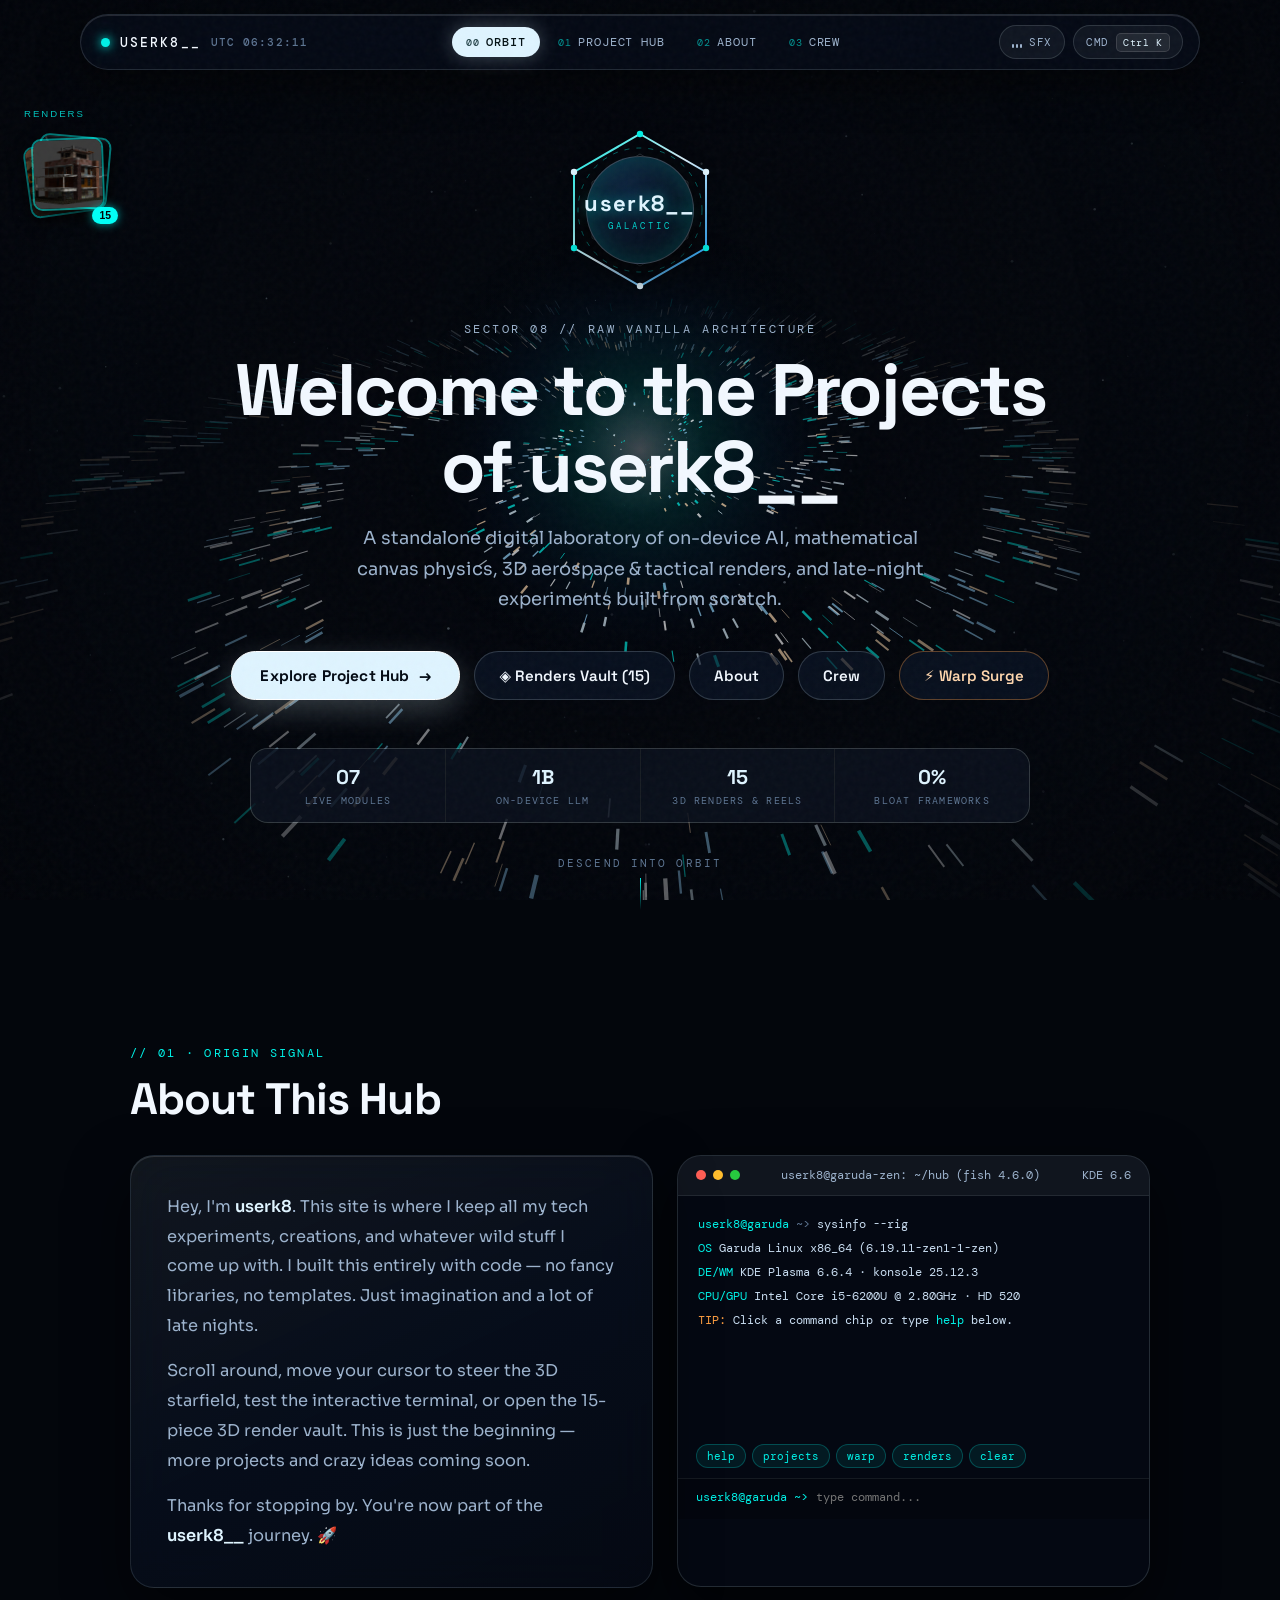
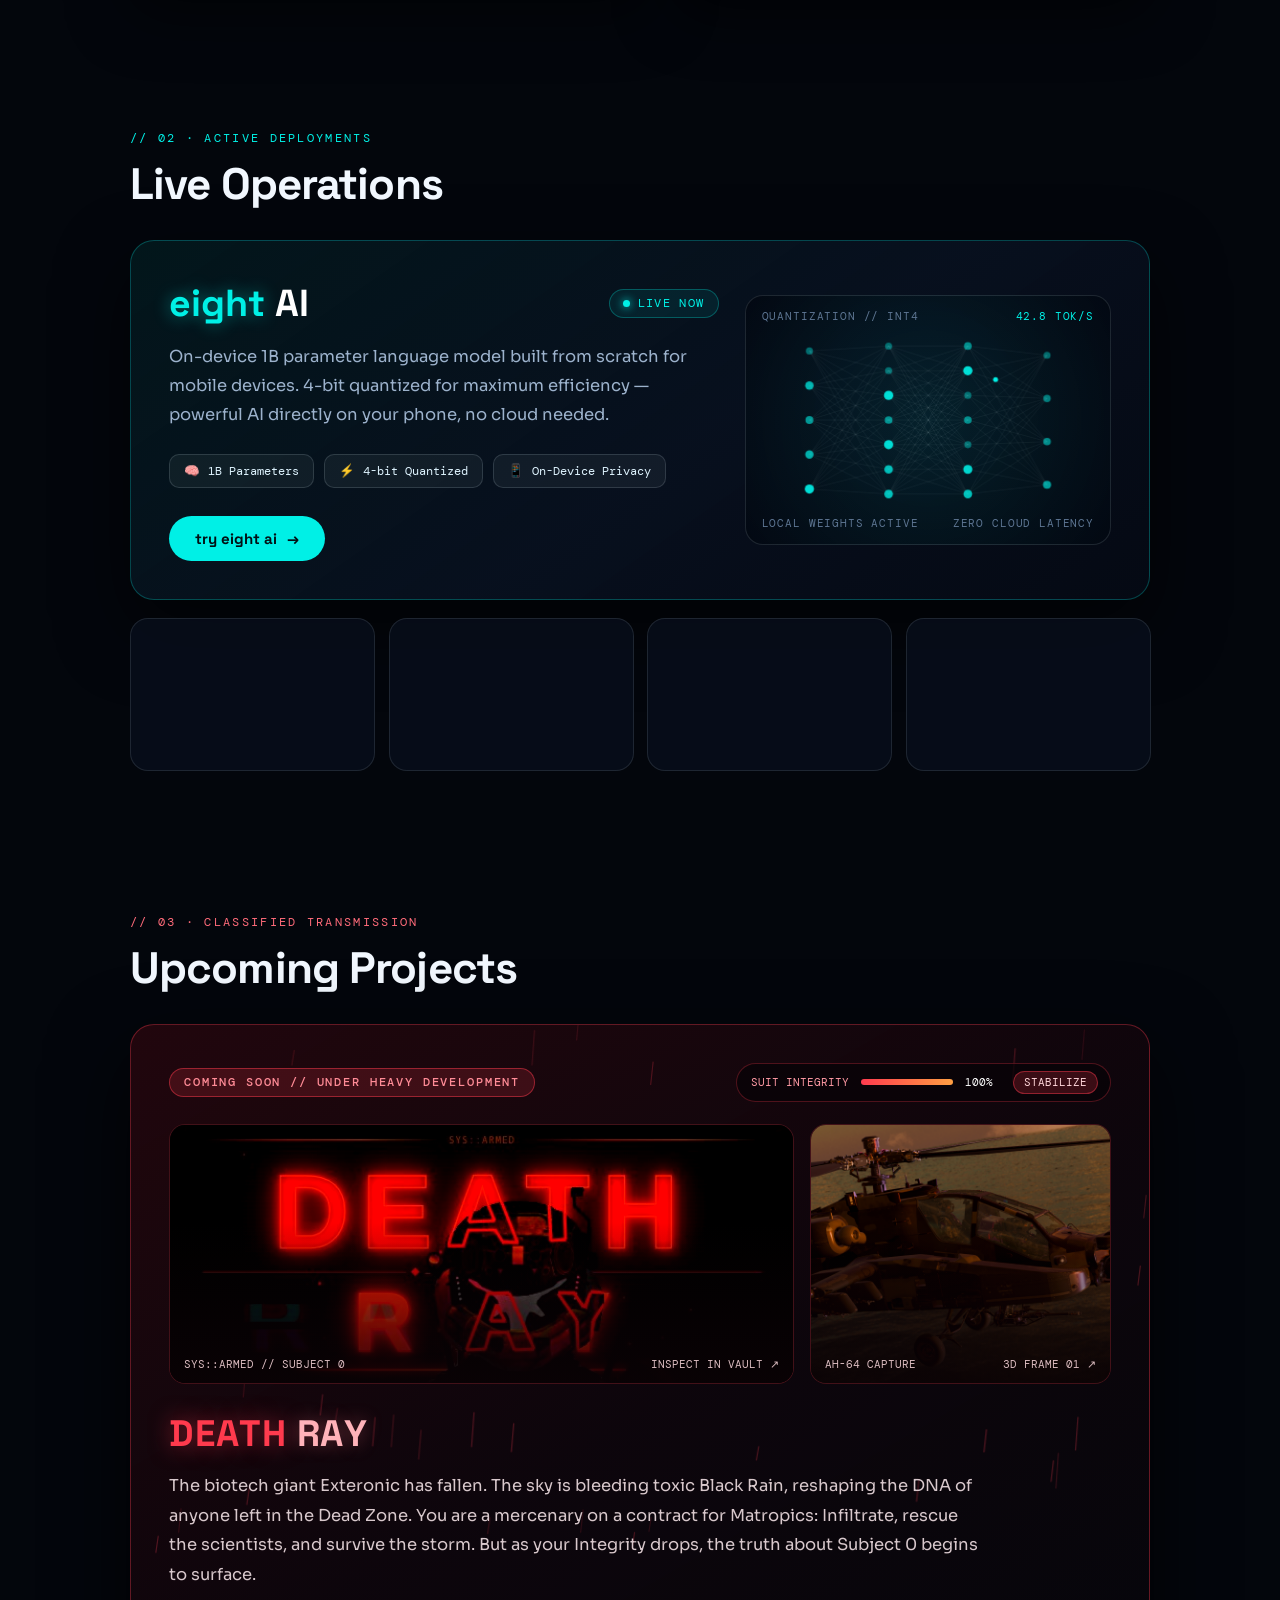
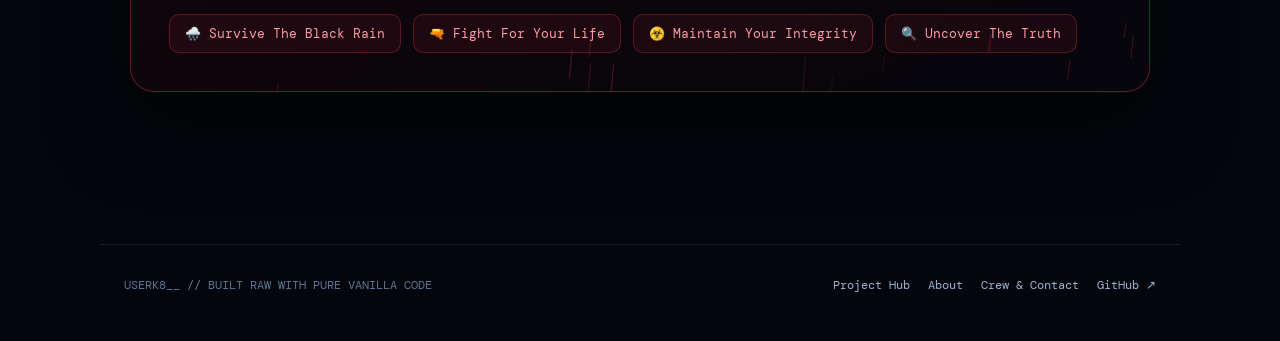
==== commit b280d855: "Update index.html" ====
--- a/index.html
+++ b/index.html
@@ -18,6 +18,7 @@
   --surface-card: linear-gradient(155deg, rgba(223, 244, 255, 0.07) 0%, rgba(9, 17, 32, 0.68) 52%, rgba(5, 10, 20, 0.86) 100%);
   --border-subtle: rgba(200, 232, 255, 0.12);
   --border-bright: rgba(0, 240, 230, 0.34);
+
   --cyan: #00f0e6;
   --cyan-rgb: 0, 240, 230;
   --ice: #dff4ff;
@@ -26,12 +27,15 @@
   --amber-rgb: 255, 159, 67;
   --crimson: #ff3b4e;
   --crimson-rgb: 255, 59, 78;
+
   --text-primary: #f2f8ff;
   --text-secondary: #9cb2cc;
   --text-muted: #5d7592;
+
   --font-display: 'Space Grotesk', 'Sora', system-ui, -apple-system, sans-serif;
   --font-body: 'Sora', system-ui, -apple-system, sans-serif;
   --font-mono: 'DM Mono', 'JetBrains Mono', ui-monospace, monospace;
+
   --nav-height: 68px;
   --radius-xl: 24px;
   --radius-lg: 18px;
@@ -40,5 +44,2941 @@
   --ease-out-expo: cubic-bezier(0.16, 1, 0.3, 1);
   --ease-spring: cubic-bezier(0.34, 1.56, 0.64, 1);
 }
+
 *, *::before, *::after {
   margin: 0;
+  padding: 0;
+  box-sizing: border-box;
+}
+
+html {
+  scroll-behavior: smooth;
+  overflow-x: hidden;
+  background-color: var(--bg-void);
+  color-scheme: dark;
+}
+
+body {
+  min-height: 100vh;
+  background-color: var(--bg-void);
+  color: var(--text-primary);
+  font-family: var(--font-body);
+  overflow-x: hidden;
+  -webkit-font-smoothing: antialiased;
+  -moz-osx-font-smoothing: grayscale;
+  selection-background-color: rgba(0, 240, 230, 0.25);
+}
+
+::selection {
+  background: rgba(0, 240, 230, 0.25);
+  color: #ffffff;
+}
+
+
+body::after {
+  content: '';
+  position: fixed;
+  inset: 0;
+  z-index: 9990;
+  pointer-events: none;
+  opacity: 0.032;
+  background-image: url("data:image/svg+xml,%3Csvg viewBox='0 0 200 200' xmlns='http://www.w3.org/2000/svg'%3E%3Cfilter id='g'%3E%3CfeTurbulence type='fractalNoise' baseFrequency='0.82' numOctaves='3' stitchTiles='stitch'/%3E%3C/filter%3E%3Crect width='100%25' height='100%25' filter='url(%23g)'/%3E%3C/svg%3E");
+}
+
+#orbitalScrollProgress {
+  position: fixed;
+  top: 0;
+  left: 0;
+  height: 2px;
+  width: 0%;
+  z-index: 10001;
+  background: linear-gradient(90deg, var(--cyan), var(--ice), var(--amber));
+  box-shadow: 0 0 12px rgba(var(--cyan-rgb), 0.7);
+  pointer-events: none;
+  transition: width 0.08s linear;
+}
+
+
+.page-transition-veil {
+  position: fixed;
+  inset: 0;
+  z-index: 10005;
+  background: radial-gradient(circle at 50% 50%, #071224 0%, #020409 100%);
+  pointer-events: none;
+  opacity: 0;
+  transition: opacity 0.32s var(--ease-out-expo);
+}
+.page-transition-veil.active {
+  opacity: 1;
+  pointer-events: all;
+}
+
+
+.orbital-nav {
+  position: fixed;
+  top: 14px;
+  left: 50%;
+  transform: translateX(-50%);
+  width: min(1120px, calc(100% - 28px));
+  height: 56px;
+  z-index: 1000;
+  display: flex;
+  align-items: center;
+  justify-content: space-between;
+  gap: 12px;
+  padding: 0 16px 0 20px;
+  background: rgba(6, 12, 24, 0.72);
+  -webkit-backdrop-filter: blur(22px) saturate(160%);
+  backdrop-filter: blur(22px) saturate(160%);
+  border: 1px solid rgba(223, 244, 255, 0.13);
+  border-radius: 999px;
+  box-shadow:
+    0 14px 40px rgba(0, 0, 0, 0.55),
+    inset 0 1px 0 rgba(255, 255, 255, 0.12);
+  transition: border-color 0.3s ease, background 0.3s ease, transform 0.3s var(--ease-out-expo);
+}
+
+.orbital-nav:hover {
+  border-color: rgba(223, 244, 255, 0.22);
+}
+
+.orbital-brand {
+  display: inline-flex;
+  align-items: center;
+  gap: 10px;
+  text-decoration: none;
+  color: var(--text-primary);
+  font-family: var(--font-mono);
+  font-size: 0.82rem;
+  font-weight: 500;
+  letter-spacing: 0.16em;
+  white-space: nowrap;
+}
+
+.orbital-brand-beacon {
+  width: 9px;
+  height: 9px;
+  border-radius: 50%;
+  background: var(--cyan);
+  box-shadow: 0 0 10px var(--cyan), 0 0 20px rgba(var(--cyan-rgb), 0.45);
+  animation: beaconPulse 2.4s ease-in-out infinite;
+}
+
+@keyframes beaconPulse {
+  0%, 100% { transform: scale(1); opacity: 1; }
+  50% { transform: scale(0.76); opacity: 0.55; }
+}
+
+.orbital-brand-sub {
+  color: var(--text-muted);
+  font-size: 0.68rem;
+  letter-spacing: 0.1em;
+}
+
+.orbital-links {
+  display: flex;
+  align-items: center;
+  gap: 4px;
+}
+
+.orbital-link {
+  position: relative;
+  display: inline-flex;
+  align-items: center;
+  gap: 6px;
+  padding: 7px 14px;
+  border-radius: 999px;
+  font-family: var(--font-mono);
+  font-size: 0.73rem;
+  letter-spacing: 0.08em;
+  color: var(--text-secondary);
+  text-decoration: none;
+  transition: color 0.22s ease, background 0.22s ease;
+  white-space: nowrap;
+}
+
+.orbital-link .link-idx {
+  color: var(--cyan);
+  opacity: 0.6;
+  font-size: 0.65rem;
+}
+
+.orbital-link:hover {
+  color: var(--text-primary);
+  background: rgba(223, 244, 255, 0.07);
+}
+
+.orbital-link.active {
+  color: #031014;
+  background: var(--ice);
+  font-weight: 500;
+  box-shadow: 0 0 20px rgba(223, 244, 255, 0.28);
+}
+
+.orbital-link.active .link-idx {
+  color: #05252b;
+  opacity: 0.85;
+}
+
+.orbital-actions {
+  display: flex;
+  align-items: center;
+  gap: 8px;
+}
+
+.orbital-pill-btn {
+  display: inline-flex;
+  align-items: center;
+  gap: 7px;
+  height: 34px;
+  padding: 0 12px;
+  border-radius: 999px;
+  background: rgba(223, 244, 255, 0.05);
+  border: 1px solid rgba(223, 244, 255, 0.14);
+  color: var(--text-secondary);
+  font-family: var(--font-mono);
+  font-size: 0.7rem;
+  letter-spacing: 0.06em;
+  cursor: pointer;
+  transition: all 0.22s ease;
+  white-space: nowrap;
+}
+
+.orbital-pill-btn:hover {
+  color: var(--text-primary);
+  border-color: rgba(var(--cyan-rgb), 0.45);
+  background: rgba(var(--cyan-rgb), 0.09);
+}
+
+.orbital-pill-btn.sfx-on {
+  color: var(--cyan);
+  border-color: rgba(var(--cyan-rgb), 0.55);
+  background: rgba(var(--cyan-rgb), 0.12);
+  box-shadow: 0 0 16px rgba(var(--cyan-rgb), 0.18);
+}
+
+.orbital-kbd {
+  padding: 2px 6px;
+  border-radius: 5px;
+  background: rgba(255, 255, 255, 0.08);
+  border: 1px solid rgba(255, 255, 255, 0.12);
+  font-size: 0.64rem;
+  color: var(--ice);
+}
+
+
+.sfx-bars {
+  display: inline-flex;
+  align-items: flex-end;
+  gap: 2px;
+  height: 11px;
+}
+.sfx-bars span {
+  width: 2px;
+  height: 4px;
+  background: currentColor;
+  border-radius: 1px;
+  transition: height 0.2s ease;
+}
+.orbital-pill-btn.sfx-on .sfx-bars span:nth-child(1) { animation: eqBar 0.7s ease-in-out infinite; }
+.orbital-pill-btn.sfx-on .sfx-bars span:nth-child(2) { animation: eqBar 0.55s ease-in-out infinite 0.15s; }
+.orbital-pill-btn.sfx-on .sfx-bars span:nth-child(3) { animation: eqBar 0.8s ease-in-out infinite 0.3s; }
+
+@keyframes eqBar {
+  0%, 100% { height: 3px; }
+  50% { height: 11px; }
+}
+
+.orbital-menu-toggle {
+  display: none;
+  width: 36px;
+  height: 36px;
+  border-radius: 50%;
+  background: rgba(223, 244, 255, 0.06);
+  border: 1px solid rgba(223, 244, 255, 0.15);
+  color: var(--ice);
+  align-items: center;
+  justify-content: center;
+  cursor: pointer;
+}
+
+
+.orbital-mobile-drawer {
+  position: fixed;
+  top: 78px;
+  left: 14px;
+  right: 14px;
+  z-index: 999;
+  padding: 16px;
+  border-radius: 22px;
+  background: rgba(7, 14, 27, 0.94);
+  -webkit-backdrop-filter: blur(26px);
+  backdrop-filter: blur(26px);
+  border: 1px solid rgba(223, 244, 255, 0.16);
+  box-shadow: 0 24px 60px rgba(0, 0, 0, 0.75);
+  display: none;
+  flex-direction: column;
+  gap: 8px;
+  opacity: 0;
+  transform: translateY(-10px);
+  transition: opacity 0.24s ease, transform 0.24s var(--ease-out-expo);
+}
+.orbital-mobile-drawer.open {
+  display: flex;
+  opacity: 1;
+  transform: translateY(0);
+}
+.orbital-mobile-drawer .orbital-link {
+  padding: 12px 16px;
+  font-size: 0.84rem;
+  border-radius: 14px;
+}
+
+
+[data-tilt] {
+  position: relative;
+  transform-style: preserve-3d;
+  will-change: transform;
+}
+
+[data-tilt]::after {
+  content: '';
+  position: absolute;
+  inset: 0;
+  border-radius: inherit;
+  pointer-events: none;
+  opacity: var(--sheen-opacity, 0);
+  background: radial-gradient(
+    460px circle at var(--mx, 50%) var(--my, 50%),
+    rgba(223, 244, 255, 0.11),
+    rgba(0, 240, 230, 0.04) 38%,
+    transparent 70%
+  );
+  transition: opacity 0.35s ease;
+  z-index: 2;
+}
+
+
+.cmd-backdrop {
+  position: fixed;
+  inset: 0;
+  z-index: 10002;
+  background: rgba(2, 5, 12, 0.76);
+  -webkit-backdrop-filter: blur(14px);
+  backdrop-filter: blur(14px);
+  display: none;
+  align-items: flex-start;
+  justify-content: center;
+  padding: 11vh 16px 24px;
+  opacity: 0;
+  transition: opacity 0.2s ease;
+}
+
+.cmd-backdrop.open {
+  display: flex;
+}
+.cmd-backdrop.visible {
+  opacity: 1;
+}
+
+.cmd-dialog {
+  width: min(620px, 100%);
+  background: rgba(9, 17, 32, 0.94);
+  border: 1px solid rgba(223, 244, 255, 0.2);
+  border-radius: 20px;
+  box-shadow:
+    0 30px 90px rgba(0, 0, 0, 0.8),
+    0 0 0 1px rgba(0, 240, 230, 0.08),
+    inset 0 1px 0 rgba(255, 255, 255, 0.14);
+  overflow: hidden;
+  transform: scale(0.96) translateY(-8px);
+  transition: transform 0.24s var(--ease-out-expo);
+}
+
+.cmd-backdrop.visible .cmd-dialog {
+  transform: scale(1) translateY(0);
+}
+
+.cmd-search-bar {
+  display: flex;
+  align-items: center;
+  gap: 12px;
+  padding: 16px 20px;
+  border-bottom: 1px solid rgba(223, 244, 255, 0.1);
+}
+
+.cmd-prompt-glyph {
+  font-family: var(--font-mono);
+  color: var(--cyan);
+  font-size: 0.9rem;
+}
+
+.cmd-input {
+  flex: 1;
+  background: transparent;
+  border: none;
+  outline: none;
+  color: var(--text-primary);
+  font-family: var(--font-body);
+  font-size: 0.98rem;
+}
+
+.cmd-input::placeholder {
+  color: var(--text-muted);
+}
+
+.cmd-esc-hint {
+  font-family: var(--font-mono);
+  font-size: 0.68rem;
+  color: var(--text-muted);
+  padding: 3px 8px;
+  border-radius: 6px;
+  border: 1px solid rgba(223, 244, 255, 0.12);
+  cursor: pointer;
+}
+
+.cmd-list {
+  max-height: 360px;
+  overflow-y: auto;
+  padding: 8px;
+}
+
+.cmd-group-label {
+  font-family: var(--font-mono);
+  font-size: 0.64rem;
+  letter-spacing: 0.16em;
+  text-transform: uppercase;
+  color: var(--text-muted);
+  padding: 10px 12px 6px;
+}
+
+.cmd-item {
+  display: flex;
+  align-items: center;
+  justify-content: space-between;
+  gap: 12px;
+  padding: 11px 14px;
+  border-radius: 12px;
+  cursor: pointer;
+  transition: background 0.15s ease;
+  color: var(--text-secondary);
+}
+
+.cmd-item:hover,
+.cmd-item.selected {
+  background: rgba(0, 240, 230, 0.11);
+  color: var(--text-primary);
+}
+
+.cmd-item-left {
+  display: flex;
+  align-items: center;
+  gap: 12px;
+  min-width: 0;
+}
+
+.cmd-item-icon {
+  width: 30px;
+  height: 30px;
+  border-radius: 8px;
+  background: rgba(223, 244, 255, 0.06);
+  border: 1px solid rgba(223, 244, 255, 0.1);
+  display: flex;
+  align-items: center;
+  justify-content: center;
+  font-family: var(--font-mono);
+  font-size: 0.78rem;
+  color: var(--cyan);
+  flex-shrink: 0;
+}
+
+.cmd-item.selected .cmd-item-icon {
+  background: rgba(0, 240, 230, 0.18);
+  border-color: rgba(0, 240, 230, 0.45);
+}
+
+.cmd-item-title {
+  font-size: 0.9rem;
+  font-weight: 600;
+  color: var(--text-primary);
+}
+
+.cmd-item-sub {
+  font-family: var(--font-mono);
+  font-size: 0.72rem;
+  color: var(--text-muted);
+  white-space: nowrap;
+  overflow: hidden;
+  text-overflow: ellipsis;
+}
+
+.cmd-item-badge {
+  font-family: var(--font-mono);
+  font-size: 0.66rem;
+  letter-spacing: 0.08em;
+  color: var(--text-muted);
+  padding: 3px 8px;
+  border-radius: 999px;
+  background: rgba(255, 255, 255, 0.04);
+  flex-shrink: 0;
+}
+
+.cmd-footer {
+  display: flex;
+  align-items: center;
+  justify-content: space-between;
+  padding: 10px 18px;
+  border-top: 1px solid rgba(223, 244, 255, 0.08);
+  background: rgba(4, 9, 18, 0.65);
+  font-family: var(--font-mono);
+  font-size: 0.68rem;
+  color: var(--text-muted);
+}
+
+
+#orbitalToast {
+  position: fixed;
+  bottom: 28px;
+  left: 50%;
+  transform: translateX(-50%) translateY(24px);
+  z-index: 10004;
+  padding: 10px 18px;
+  border-radius: 999px;
+  background: rgba(10, 20, 38, 0.92);
+  border: 1px solid rgba(0, 240, 230, 0.45);
+  color: var(--ice);
+  font-family: var(--font-mono);
+  font-size: 0.76rem;
+  letter-spacing: 0.06em;
+  box-shadow: 0 12px 32px rgba(0, 0, 0, 0.6), 0 0 20px rgba(0, 240, 230, 0.18);
+  pointer-events: none;
+  opacity: 0;
+  transition: opacity 0.25s ease, transform 0.25s var(--ease-out-expo);
+}
+
+#orbitalToast.show {
+  opacity: 1;
+  transform: translateX(-50%) translateY(0);
+}
+
+
+.orbital-footer {
+  position: relative;
+  z-index: 2;
+  max-width: 1080px;
+  margin: 80px auto 0;
+  padding: 32px 24px 48px;
+  border-top: 1px solid rgba(223, 244, 255, 0.09);
+  display: flex;
+  align-items: center;
+  justify-content: space-between;
+  flex-wrap: wrap;
+  gap: 16px;
+  font-family: var(--font-mono);
+  font-size: 0.74rem;
+  color: var(--text-muted);
+}
+
+.orbital-footer-links {
+  display: flex;
+  align-items: center;
+  gap: 18px;
+  flex-wrap: wrap;
+}
+
+.orbital-footer-links a {
+  color: var(--text-secondary);
+  text-decoration: none;
+  transition: color 0.2s ease;
+}
+
+.orbital-footer-links a:hover {
+  color: var(--cyan);
+}
+
+@media (max-width: 860px) {
+  .orbital-links {
+    display: none;
+  }
+  .orbital-menu-toggle {
+    display: inline-flex;
+  }
+  .orbital-brand-sub {
+    display: none;
+  }
+}
+
+@media (max-width: 520px) {
+  .orbital-nav {
+    top: 10px;
+    width: calc(100% - 20px);
+    height: 52px;
+    padding: 0 12px 0 16px;
+  }
+  .orbital-kbd {
+    display: none;
+  }
+}
+
+@media (prefers-reduced-motion: reduce) {
+  *, *::before, *::after {
+    animation-duration: 0.01ms !important;
+    animation-delay: 0ms !important;
+    animation-iteration-count: 1 !important;
+    transition-duration: 0.01ms !important;
+  }
+}
+  </style>
+  <style>
+    /* ── 3D Galactic Canvas Backdrop ── */
+    #galaxy {
+      position: fixed;
+      inset: 0;
+      width: 100%;
+      height: 100%;
+      z-index: 0;
+      pointer-events: none;
+    }
+
+    .vignette-layer {
+      position: fixed;
+      inset: 0;
+      z-index: 0;
+      pointer-events: none;
+      background:
+        radial-gradient(circle at 50% 42%, transparent 0%, rgba(3, 6, 12, 0.42) 68%, rgba(2, 4, 9, 0.88) 100%);
+    }
+
+    /* ── Hero Orbital Stage ── */
+    header.hero-stage {
+      position: relative;
+      z-index: 2;
+      min-height: min(94vh, 900px);
+      display: flex;
+      flex-direction: column;
+      align-items: center;
+      justify-content: center;
+      text-align: center;
+      padding: 126px 20px 64px;
+      max-width: 1060px;
+      margin: 0 auto;
+      animation: heroReveal 1.1s var(--ease-out-expo) both;
+    }
+
+    @keyframes heroReveal {
+      from { opacity: 0; transform: translateY(28px); }
+      to   { opacity: 1; transform: translateY(0); }
+    }
+
+    /* Upgraded Dual-Ring Astrolabe Emblem */
+    .logo {
+      width: 168px;
+      height: 168px;
+      display: flex;
+      align-items: center;
+      justify-content: center;
+      margin: 0 auto 28px;
+      position: relative;
+      cursor: pointer;
+    }
+
+    .logo-hex-ring {
+      position: absolute;
+      inset: 0;
+      width: 100%;
+      height: 100%;
+      animation: spinHex 18s linear infinite;
+      transition: filter 0.35s ease;
+    }
+
+    .logo-counter-ring {
+      position: absolute;
+      width: 136px;
+      height: 136px;
+      animation: spinHexReverse 12s linear infinite;
+      opacity: 0.75;
+    }
+
+    .logo:hover .logo-hex-ring {
+      animation-duration: 5s;
+      filter: drop-shadow(0 0 14px rgba(0, 240, 230, 0.65));
+    }
+
+    @keyframes spinHex {
+      from { transform: rotate(0deg); }
+      to   { transform: rotate(360deg); }
+    }
+    @keyframes spinHexReverse {
+      from { transform: rotate(360deg); }
+      to   { transform: rotate(0deg); }
+    }
+
+    .logo-inner-circle {
+      width: 108px;
+      height: 108px;
+      background: radial-gradient(circle at 38% 30%, #0e223d 0%, #040914 78%);
+      border: 1px solid rgba(223, 244, 255, 0.22);
+      border-radius: 50%;
+      display: flex;
+      flex-direction: column;
+      align-items: center;
+      justify-content: center;
+      position: relative;
+      z-index: 2;
+      box-shadow:
+        0 0 28px rgba(0, 240, 230, 0.22) inset,
+        0 12px 32px rgba(0, 0, 0, 0.7);
+      transition: transform 0.35s var(--ease-spring), border-color 0.3s ease;
+    }
+
+    .logo:hover .logo-inner-circle {
+      transform: scale(1.06);
+      border-color: rgba(0, 240, 230, 0.65);
+    }
+
+    .logo-text {
+      font-family: var(--font-display);
+      font-size: 1.38rem;
+      font-weight: 700;
+      color: var(--ice);
+      letter-spacing: 0.06em;
+      text-shadow: 0 0 14px rgba(0, 240, 230, 0.55);
+    }
+
+    .logo-subtext {
+      font-family: var(--font-mono);
+      font-size: 0.54rem;
+      letter-spacing: 0.34em;
+      color: var(--cyan);
+      margin-top: 3px;
+      opacity: 0.85;
+    }
+
+    .hero-coords {
+      font-family: var(--font-mono);
+      font-size: 0.72rem;
+      letter-spacing: 0.22em;
+      text-transform: uppercase;
+      color: var(--text-secondary);
+      margin-bottom: 14px;
+    }
+
+    header.hero-stage h1 {
+      font-family: var(--font-display);
+      font-size: clamp(2.35rem, 6.2vw, 4.55rem);
+      font-weight: 700;
+      line-height: 1.06;
+      letter-spacing: -0.03em;
+      color: var(--text-primary);
+      max-width: 860px;
+      margin-bottom: 18px;
+    }
+
+    .hero-lead {
+      max-width: 610px;
+      font-size: clamp(0.98rem, 1.8vw, 1.12rem);
+      line-height: 1.7;
+      color: var(--text-secondary);
+      margin-bottom: 36px;
+    }
+
+    .btn-container {
+      display: flex;
+      justify-content: center;
+      align-items: center;
+      gap: 14px;
+      flex-wrap: wrap;
+      margin-bottom: 48px;
+    }
+
+    .btn-primary {
+      display: inline-flex;
+      align-items: center;
+      justify-content: center;
+      gap: 10px;
+      padding: 14px 28px;
+      border-radius: 999px;
+      background: var(--ice);
+      color: #030a14;
+      font-family: var(--font-display);
+      font-size: 0.96rem;
+      font-weight: 700;
+      letter-spacing: 0.01em;
+      text-decoration: none;
+      border: 1px solid #ffffff;
+      cursor: pointer;
+      box-shadow: 0 10px 30px rgba(223, 244, 255, 0.22);
+      transition: transform 0.25s var(--ease-spring), box-shadow 0.25s ease, background 0.25s ease;
+    }
+
+    .btn-primary:hover {
+      background: var(--cyan);
+      border-color: var(--cyan);
+      box-shadow: 0 12px 36px rgba(0, 240, 230, 0.42);
+    }
+
+    .btn-glass {
+      display: inline-flex;
+      align-items: center;
+      justify-content: center;
+      gap: 9px;
+      padding: 14px 24px;
+      border-radius: 999px;
+      background: rgba(12, 22, 40, 0.65);
+      -webkit-backdrop-filter: blur(16px);
+      backdrop-filter: blur(16px);
+      border: 1px solid rgba(223, 244, 255, 0.18);
+      color: var(--text-primary);
+      font-family: var(--font-display);
+      font-size: 0.94rem;
+      font-weight: 600;
+      text-decoration: none;
+      cursor: pointer;
+      transition: border-color 0.25s ease, background 0.25s ease, color 0.25s ease;
+    }
+
+    .btn-glass:hover {
+      border-color: rgba(0, 240, 230, 0.55);
+      background: rgba(0, 240, 230, 0.1);
+      color: #ffffff;
+    }
+
+    .btn-warp {
+      border-color: rgba(255, 159, 67, 0.35);
+      color: #ffd7ae;
+    }
+    .btn-warp:hover {
+      border-color: var(--amber);
+      background: rgba(255, 159, 67, 0.14);
+      color: #fff;
+    }
+
+    /* Telemetry Strip */
+    .telemetry-strip {
+      display: grid;
+      grid-template-columns: repeat(4, minmax(120px, 1fr));
+      gap: 1px;
+      width: min(780px, 100%);
+      background: rgba(223, 244, 255, 0.1);
+      border: 1px solid rgba(223, 244, 255, 0.12);
+      border-radius: 18px;
+      overflow: hidden;
+      -webkit-backdrop-filter: blur(18px);
+      backdrop-filter: blur(18px);
+    }
+
+    .telemetry-cell {
+      background: rgba(6, 12, 24, 0.78);
+      padding: 15px 14px;
+      display: flex;
+      flex-direction: column;
+      align-items: center;
+      gap: 4px;
+    }
+
+    .telemetry-val {
+      font-family: var(--font-display);
+      font-size: 1.25rem;
+      font-weight: 700;
+      color: var(--ice);
+    }
+
+    .telemetry-lbl {
+      font-family: var(--font-mono);
+      font-size: 0.64rem;
+      letter-spacing: 0.12em;
+      color: var(--text-muted);
+      text-transform: uppercase;
+    }
+
+    .scroll-cue {
+      margin-top: 34px;
+      display: inline-flex;
+      flex-direction: column;
+      align-items: center;
+      gap: 8px;
+      font-family: var(--font-mono);
+      font-size: 0.66rem;
+      letter-spacing: 0.2em;
+      color: var(--text-muted);
+      text-decoration: none;
+      transition: color 0.2s ease;
+    }
+    .scroll-cue:hover { color: var(--cyan); }
+    .scroll-cue-line {
+      width: 1px;
+      height: 32px;
+      background: linear-gradient(to bottom, var(--cyan), transparent);
+      animation: cuePulse 2s ease-in-out infinite;
+    }
+    @keyframes cuePulse {
+      0%, 100% { transform: scaleY(1); opacity: 0.85; }
+      50% { transform: scaleY(0.55); opacity: 0.35; }
+    }
+
+    /* ── Content Sections ── */
+    .orbital-section {
+      position: relative;
+      z-index: 2;
+      max-width: 1060px;
+      margin: 0 auto;
+      padding: 72px 20px;
+      opacity: 0;
+      transform: translateY(44px);
+      transition: opacity 0.85s var(--ease-out-expo), transform 0.85s var(--ease-out-expo);
+    }
+
+    .orbital-section.visible {
+      opacity: 1;
+      transform: translateY(0);
+    }
+
+    .section-eyebrow {
+      font-family: var(--font-mono);
+      font-size: 0.72rem;
+      letter-spacing: 0.2em;
+      text-transform: uppercase;
+      color: var(--cyan);
+      margin-bottom: 10px;
+    }
+
+    .section-heading {
+      font-family: var(--font-display);
+      font-size: clamp(1.85rem, 4vw, 2.75rem);
+      font-weight: 700;
+      letter-spacing: -0.02em;
+      color: var(--text-primary);
+      margin-bottom: 28px;
+    }
+
+    /* ── Origin + Interactive Garuda Terminal Split ── */
+    .origin-grid {
+      display: grid;
+      grid-template-columns: 1.05fr 0.95fr;
+      gap: 24px;
+      align-items: stretch;
+    }
+
+    .spatial-panel {
+      background: var(--surface-card);
+      -webkit-backdrop-filter: blur(24px) saturate(150%);
+      backdrop-filter: blur(24px) saturate(150%);
+      border: 1px solid var(--border-subtle);
+      border-radius: var(--radius-xl);
+      padding: 36px;
+      box-shadow:
+        0 24px 60px rgba(0, 0, 0, 0.55),
+        inset 0 1px 0 rgba(255, 255, 255, 0.12);
+      transition: border-color 0.3s ease, transform 0.25s ease;
+    }
+
+    .spatial-panel:hover {
+      border-color: rgba(223, 244, 255, 0.24);
+    }
+
+    .origin-copy p {
+      font-size: 1.02rem;
+      line-height: 1.82;
+      color: var(--text-secondary);
+      margin-bottom: 16px;
+    }
+    .origin-copy p:last-child { margin-bottom: 0; }
+    .origin-copy strong { color: var(--ice); font-weight: 600; }
+
+    /* Interactive Garuda Konsole Widget */
+    .terminal-panel {
+      background: rgba(5, 10, 20, 0.88);
+      border: 1px solid rgba(223, 244, 255, 0.15);
+      border-radius: var(--radius-xl);
+      overflow: hidden;
+      display: flex;
+      flex-direction: column;
+      box-shadow: 0 24px 60px rgba(0, 0, 0, 0.65);
+    }
+
+    .term-titlebar {
+      display: flex;
+      align-items: center;
+      justify-content: space-between;
+      padding: 12px 18px;
+      background: rgba(223, 244, 255, 0.05);
+      border-bottom: 1px solid rgba(223, 244, 255, 0.09);
+      font-family: var(--font-mono);
+      font-size: 0.72rem;
+      color: var(--text-secondary);
+    }
+
+    .term-dots {
+      display: flex;
+      gap: 7px;
+    }
+    .term-dots span {
+      width: 10px;
+      height: 10px;
+      border-radius: 50%;
+      background: rgba(223, 244, 255, 0.2);
+    }
+    .term-dots span:nth-child(1) { background: #ff5f56; }
+    .term-dots span:nth-child(2) { background: #ffbd2e; }
+    .term-dots span:nth-child(3) { background: #27c93f; }
+
+    .term-body {
+      padding: 18px 20px 14px;
+      font-family: var(--font-mono);
+      font-size: 0.76rem;
+      line-height: 1.65;
+      color: #c8dcf0;
+      height: 248px;
+      overflow-y: auto;
+    }
+
+    .term-line { margin-bottom: 4px; word-break: break-word; }
+    .term-key { color: var(--cyan); }
+    .term-muted { color: var(--text-muted); }
+    .term-amber { color: var(--amber); }
+
+    .term-chips {
+      display: flex;
+      flex-wrap: wrap;
+      gap: 6px;
+      padding: 0 18px 10px;
+    }
+    .term-chip {
+      font-family: var(--font-mono);
+      font-size: 0.68rem;
+      padding: 4px 10px;
+      border-radius: 999px;
+      background: rgba(0, 240, 230, 0.08);
+      border: 1px solid rgba(0, 240, 230, 0.24);
+      color: var(--cyan);
+      cursor: pointer;
+      transition: all 0.2s ease;
+    }
+    .term-chip:hover {
+      background: rgba(0, 240, 230, 0.18);
+      color: #fff;
+    }
+
+    .term-input-row {
+      display: flex;
+      align-items: center;
+      gap: 8px;
+      padding: 10px 18px 14px;
+      border-top: 1px solid rgba(223, 244, 255, 0.08);
+      background: rgba(2, 5, 11, 0.55);
+      font-family: var(--font-mono);
+      font-size: 0.78rem;
+    }
+    .term-prompt { color: var(--cyan); white-space: nowrap; }
+    .term-input {
+      flex: 1;
+      background: transparent;
+      border: none;
+      outline: none;
+      color: #ffffff;
+      font-family: var(--font-mono);
+      font-size: 0.78rem;
+    }
+
+    /* ── Live Flagship Section: eight AI ── */
+    .live-showcase {
+      display: grid;
+      grid-template-columns: 1.2fr 0.8fr;
+      gap: 26px;
+      align-items: center;
+      background: linear-gradient(145deg, rgba(0, 240, 230, 0.07) 0%, rgba(9, 18, 34, 0.82) 55%, rgba(5, 10, 20, 0.92) 100%);
+      border: 1px solid rgba(0, 240, 230, 0.26);
+      border-radius: var(--radius-xl);
+      padding: 38px;
+      box-shadow: 0 28px 70px rgba(0, 0, 0, 0.6);
+      position: relative;
+      overflow: hidden;
+    }
+
+    .live-card-header {
+      display: flex;
+      align-items: center;
+      justify-content: space-between;
+      flex-wrap: wrap;
+      gap: 12px;
+      margin-bottom: 16px;
+    }
+
+    .live-card-title {
+      font-family: var(--font-display);
+      font-size: 2.35rem;
+      font-weight: 700;
+      display: flex;
+      align-items: baseline;
+    }
+
+    .lc-eight {
+      color: var(--cyan);
+      text-shadow: 0 0 18px rgba(0, 240, 230, 0.45);
+    }
+
+    .lc-ai {
+      color: #ffffff;
+      font-weight: 800;
+    }
+
+    .status-tag {
+      display: inline-flex;
+      align-items: center;
+      gap: 8px;
+      font-family: var(--font-mono);
+      font-size: 0.72rem;
+      letter-spacing: 0.12em;
+      text-transform: uppercase;
+      color: var(--cyan);
+      padding: 6px 13px;
+      border-radius: 999px;
+      background: rgba(0, 240, 230, 0.08);
+      border: 1px solid rgba(0, 240, 230, 0.28);
+    }
+
+    .live-dot {
+      width: 7px;
+      height: 7px;
+      border-radius: 50%;
+      background: var(--cyan);
+      box-shadow: 0 0 8px var(--cyan);
+      animation: beaconPulse 1.6s ease-in-out infinite;
+    }
+
+    .live-card-desc {
+      color: var(--text-secondary);
+      font-size: 1.03rem;
+      line-height: 1.75;
+      margin-bottom: 24px;
+    }
+
+    .live-specs {
+      display: flex;
+      flex-wrap: wrap;
+      gap: 10px;
+      margin-bottom: 28px;
+    }
+
+    .live-spec {
+      background: rgba(223, 244, 255, 0.05);
+      border: 1px solid rgba(223, 244, 255, 0.14);
+      border-radius: 10px;
+      padding: 8px 14px;
+      font-family: var(--font-mono);
+      font-size: 0.78rem;
+      color: var(--ice);
+      display: inline-flex;
+      align-items: center;
+      gap: 8px;
+    }
+
+    .try-link {
+      display: inline-flex;
+      align-items: center;
+      gap: 10px;
+      text-decoration: none;
+      padding: 13px 26px;
+      background: var(--cyan);
+      color: #021014;
+      font-family: var(--font-display);
+      font-weight: 700;
+      font-size: 0.94rem;
+      border-radius: 999px;
+      transition: transform 0.22s var(--ease-spring), box-shadow 0.25s ease;
+    }
+
+    .try-link:hover {
+      transform: translateY(-2px) scale(1.03);
+      box-shadow: 0 10px 28px rgba(0, 240, 230, 0.45);
+    }
+
+    /* Interactive 4-Bit Neural Quantization Canvas */
+    .neural-viz-box {
+      position: relative;
+      height: 250px;
+      border-radius: 18px;
+      background: radial-gradient(circle at 50% 50%, rgba(0, 240, 230, 0.09), rgba(3, 8, 18, 0.92));
+      border: 1px solid rgba(223, 244, 255, 0.12);
+      overflow: hidden;
+      display: flex;
+      flex-direction: column;
+      justify-content: space-between;
+      padding: 14px 16px;
+    }
+
+    #neuralCanvas {
+      position: absolute;
+      inset: 0;
+      width: 100%;
+      height: 100%;
+    }
+
+    .neural-hud-top,
+    .neural-hud-bottom {
+      position: relative;
+      z-index: 2;
+      display: flex;
+      justify-content: space-between;
+      font-family: var(--font-mono);
+      font-size: 0.66rem;
+      letter-spacing: 0.08em;
+      color: var(--text-muted);
+      pointer-events: none;
+    }
+    .neural-hud-top span:last-child { color: var(--cyan); }
+
+    /* Quick Ecosystem Strip */
+    .ecosystem-strip {
+      display: grid;
+      grid-template-columns: repeat(4, 1fr);
+      gap: 14px;
+      margin-top: 18px;
+    }
+
+    .mini-mod-card {
+      display: flex;
+      flex-direction: column;
+      justify-content: space-between;
+      padding: 20px;
+      border-radius: 18px;
+      background: rgba(9, 17, 32, 0.68);
+      border: 1px solid rgba(223, 244, 255, 0.11);
+      text-decoration: none;
+      color: var(--text-primary);
+      transition: border-color 0.25s ease, transform 0.25s var(--ease-out-expo), background 0.25s ease;
+    }
+
+    .mini-mod-card:hover {
+      border-color: rgba(0, 240, 230, 0.48);
+      background: rgba(13, 25, 46, 0.85);
+      transform: translateY(-4px);
+    }
+
+    .mini-mod-top {
+      display: flex;
+      justify-content: space-between;
+      align-items: center;
+      font-family: var(--font-mono);
+      font-size: 0.68rem;
+      color: var(--cyan);
+      margin-bottom: 10px;
+    }
+
+    .mini-mod-name {
+      font-family: var(--font-display);
+      font-size: 1.05rem;
+      font-weight: 700;
+      margin-bottom: 6px;
+    }
+
+    .mini-mod-desc {
+      font-size: 0.82rem;
+      line-height: 1.5;
+      color: var(--text-secondary);
+    }
+
+    /* ── Signature Floating Title Letters ── */
+    .float-e  { animation: fl 2.8s ease-in-out infinite;       display: inline-block; position: relative; }
+    .float-i  { animation: fl 3.2s ease-in-out infinite 0.3s;  display: inline-block; position: relative; }
+    .float-g  { animation: fl 2.5s ease-in-out infinite 0.6s;  display: inline-block; position: relative; }
+    .float-h  { animation: fl 3.0s ease-in-out infinite 0.1s;  display: inline-block; position: relative; }
+    .float-t  { animation: fl 2.7s ease-in-out infinite 0.4s;  display: inline-block; position: relative; }
+    .float-A  { animation: fl 3.4s ease-in-out infinite 0.8s;  display: inline-block; position: relative; }
+    .float-I  { animation: fl 2.9s ease-in-out infinite 0.2s;  display: inline-block; position: relative; }
+    .float-D  { animation: fl 2.6s ease-in-out infinite 0.1s;  display: inline-block; position: relative; }
+    .float-E  { animation: fl 3.2s ease-in-out infinite 0.3s;  display: inline-block; position: relative; }
+    .float-T  { animation: fl 3.0s ease-in-out infinite 0.1s;  display: inline-block; position: relative; }
+    .float-H  { animation: fl 2.7s ease-in-out infinite 0.4s;  display: inline-block; position: relative; }
+    .float-R  { animation: fl 3.1s ease-in-out infinite 0.5s;  display: inline-block; position: relative; }
+    .float-Y  { animation: fl 2.9s ease-in-out infinite 0.2s;  display: inline-block; position: relative; }
+    @keyframes fl {
+      0%, 100% { transform: translateY(0); }
+      50%      { transform: translateY(-4px); }
+    }
+
+    /* ── Upcoming Classified Showcase: DEATH RAY ── */
+    .deathray-card {
+      position: relative;
+      overflow: hidden;
+      border-radius: var(--radius-xl);
+      background: linear-gradient(150deg, rgba(46, 7, 14, 0.72) 0%, rgba(14, 6, 12, 0.9) 55%, rgba(6, 6, 12, 0.96) 100%);
+      border: 1px solid rgba(255, 59, 78, 0.36);
+      padding: 38px;
+      box-shadow: 0 30px 80px rgba(0, 0, 0, 0.72);
+    }
+
+    #blackRainCanvas {
+      position: absolute;
+      inset: 0;
+      width: 100%;
+      height: 100%;
+      pointer-events: none;
+      z-index: 1;
+      opacity: 0.75;
+    }
+
+    .dr-content {
+      position: relative;
+      z-index: 3;
+    }
+
+    .dr-top-bar {
+      display: flex;
+      align-items: center;
+      justify-content: space-between;
+      flex-wrap: wrap;
+      gap: 14px;
+      margin-bottom: 22px;
+    }
+
+    .dr-classified-tag {
+      font-family: var(--font-mono);
+      font-size: 0.72rem;
+      letter-spacing: 0.16em;
+      padding: 6px 14px;
+      border-radius: 999px;
+      background: rgba(255, 59, 78, 0.16);
+      border: 1px solid rgba(255, 59, 78, 0.48);
+      color: #ff8c97;
+      font-weight: 500;
+    }
+
+    /* Interactive Bio-Suit Integrity Meter */
+    .integrity-hud {
+      display: flex;
+      align-items: center;
+      gap: 12px;
+      background: rgba(8, 4, 8, 0.72);
+      border: 1px solid rgba(255, 59, 78, 0.28);
+      padding: 7px 12px 7px 14px;
+      border-radius: 999px;
+      font-family: var(--font-mono);
+      font-size: 0.7rem;
+    }
+
+    .integrity-bar-wrap {
+      width: 92px;
+      height: 6px;
+      border-radius: 999px;
+      background: rgba(255, 255, 255, 0.12);
+      overflow: hidden;
+    }
+
+    .integrity-bar-fill {
+      height: 100%;
+      width: 100%;
+      background: linear-gradient(90deg, #ff3b4e, #ff9f43);
+      transition: width 0.2s linear;
+    }
+
+    .integrity-purge-btn {
+      font-family: var(--font-mono);
+      font-size: 0.66rem;
+      padding: 4px 10px;
+      border-radius: 999px;
+      background: rgba(255, 59, 78, 0.2);
+      border: 1px solid rgba(255, 59, 78, 0.45);
+      color: #ffd6da;
+      cursor: pointer;
+      transition: all 0.2s ease;
+    }
+    .integrity-purge-btn:hover {
+      background: var(--crimson);
+      color: #ffffff;
+    }
+
+    .dr-media-grid {
+      display: grid;
+      grid-template-columns: 1.35fr 0.65fr;
+      gap: 16px;
+      margin-bottom: 26px;
+    }
+
+    .dr-render-wrap {
+      position: relative;
+      border-radius: 16px;
+      overflow: hidden;
+      height: 260px;
+      border: 1px solid rgba(255, 59, 78, 0.24);
+      background: #070408;
+    }
+
+    .dr-render-img {
+      width: 100%;
+      height: 100%;
+      object-fit: cover;
+      object-position: center 38%;
+      display: block;
+      filter: saturate(1.1) contrast(1.04);
+      transition: transform 0.65s var(--ease-out-expo);
+    }
+
+    .dr-render-wrap:hover .dr-render-img {
+      transform: scale(1.05);
+    }
+
+    .dr-render-overlay {
+      position: absolute;
+      inset: 0;
+      background: linear-gradient(to top, rgba(10, 2, 5, 0.88) 0%, transparent 62%);
+      pointer-events: none;
+    }
+
+    .dr-frame-caption {
+      position: absolute;
+      bottom: 12px;
+      left: 14px;
+      right: 14px;
+      display: flex;
+      justify-content: space-between;
+      align-items: center;
+      font-family: var(--font-mono);
+      font-size: 0.68rem;
+      color: rgba(255, 220, 224, 0.85);
+      z-index: 2;
+    }
+
+    .dr-vault-trigger {
+      cursor: pointer;
+    }
+
+    .project-title {
+      font-family: var(--font-display);
+      font-size: 2.3rem;
+      font-weight: 800;
+      margin-bottom: 14px;
+      display: flex;
+      align-items: baseline;
+      letter-spacing: 0.02em;
+    }
+
+    .title-death {
+      color: var(--crimson);
+      text-shadow: 0 0 22px rgba(255, 59, 78, 0.55);
+    }
+
+    .title-ray {
+      color: #ffb3ba;
+      text-shadow: 0 0 18px rgba(255, 120, 130, 0.4);
+    }
+
+    .project-description {
+      font-size: 1.03rem;
+      line-height: 1.8;
+      color: #d8c8cc;
+      max-width: 820px;
+      margin-bottom: 24px;
+    }
+
+    .project-specs {
+      display: flex;
+      flex-wrap: wrap;
+      gap: 12px;
+    }
+
+    .spec-item {
+      background: rgba(255, 59, 78, 0.08);
+      border: 1px solid rgba(255, 59, 78, 0.28);
+      border-radius: 10px;
+      padding: 10px 15px;
+      font-family: var(--font-mono);
+      font-size: 0.8rem;
+      color: #ff9aa4;
+      display: inline-flex;
+      align-items: center;
+      gap: 8px;
+      transition: transform 0.2s ease, background 0.2s ease;
+    }
+
+    .spec-item:hover {
+      background: rgba(255, 59, 78, 0.16);
+      transform: translateY(-2px);
+    }
+
+    /* ── Signature Rocket Launch Button (#scrollBox) ── */
+    #scrollBox {
+      position: fixed;
+      bottom: 26px;
+      right: 26px;
+      width: 48px;
+      height: 48px;
+      background: rgba(8, 16, 30, 0.88);
+      -webkit-backdrop-filter: blur(16px);
+      backdrop-filter: blur(16px);
+      border: 1.5px solid rgba(0, 240, 230, 0.55);
+      cursor: pointer;
+      z-index: 95;
+      border-radius: 14px;
+      box-shadow: 0 12px 28px rgba(0, 0, 0, 0.65), 0 0 18px rgba(0, 240, 230, 0.22);
+      align-items: center;
+      justify-content: center;
+      opacity: 0;
+      transform: scale(0);
+      transition: opacity 0.3s ease, transform 0.3s var(--ease-spring), border-color 0.25s ease;
+      display: none;
+    }
+
+    #scrollBox:hover {
+      border-color: var(--cyan);
+      box-shadow: 0 14px 32px rgba(0, 0, 0, 0.75), 0 0 24px rgba(0, 240, 230, 0.45);
+    }
+
+    #scrollBox.show {
+      opacity: 1;
+      transform: scale(1);
+      display: flex;
+    }
+
+    #rocket {
+      animation: hoverRocket 1.1s ease-in-out infinite alternate;
+      display: block;
+    }
+
+    @keyframes hoverRocket {
+      0%   { transform: translateY(1px); }
+      100% { transform: translateY(-5px); }
+    }
+
+    #scrollBox.launching {
+      transition: none;
+      pointer-events: none;
+      border-color: var(--amber);
+      box-shadow: 0 0 28px rgba(0, 240, 230, 0.8), 0 0 55px rgba(255, 159, 67, 0.55);
+    }
+    #scrollBox.launching #rocket { animation: none; }
+
+    .exhaust-particle {
+      position: fixed;
+      border-radius: 50%;
+      pointer-events: none;
+      z-index: 94;
+      opacity: 0.92;
+      transition: transform 0.62s ease-out, opacity 0.62s ease-out;
+    }
+
+    @media (max-width: 900px) {
+      .origin-grid,
+      .live-showcase,
+      .dr-media-grid {
+        grid-template-columns: 1fr;
+      }
+      .ecosystem-strip {
+        grid-template-columns: repeat(2, 1fr);
+      }
+    }
+
+    @media (max-width: 600px) {
+      header.hero-stage {
+        padding: 108px 16px 48px;
+      }
+      .telemetry-strip {
+        grid-template-columns: repeat(2, 1fr);
+      }
+      .ecosystem-strip {
+        grid-template-columns: 1fr;
+      }
+      .spatial-panel,
+      .live-showcase,
+      .deathray-card {
+        padding: 26px 20px;
+      }
+      .btn-container {
+        width: 100%;
+      }
+      .btn-primary,
+      .btn-glass {
+        width: 100%;
+      }
+      #scrollBox {
+        bottom: 18px;
+        right: 16px;
+        width: 44px;
+        height: 44px;
+      }
+    }
+  </style>
+</head>
+<body>
+  <canvas id="galaxy" aria-hidden="true"></canvas>
+  <div class="vignette-layer" aria-hidden="true"></div>
+
+  <!-- ── HERO ORBITAL COMMAND ── -->
+  <header class="hero-stage">
+    <div class="logo" id="heroAstrolabe" title="Click to trigger Hyperjump Warp">
+      <svg class="logo-hex-ring" viewBox="0 0 168 168" xmlns="http://www.w3.org/2000/svg">
+        <defs>
+          <linearGradient id="hexGrad" x1="0%" y1="0%" x2="100%" y2="100%">
+            <stop offset="0%"   stop-color="#00f0e6"/>
+            <stop offset="50%"  stop-color="#dff4ff"/>
+            <stop offset="100%" stop-color="#0099ff"/>
+          </linearGradient>
+        </defs>
+        <polygon points="84,8 150,46 150,122 84,160 18,122 18,46" stroke="url(#hexGrad)" stroke-width="2" fill="none"/>
+        <circle cx="84"  cy="8"   r="3.2" fill="#00f0e6"/>
+        <circle cx="150" cy="46"  r="3.2" fill="#dff4ff"/>
+        <circle cx="150" cy="122" r="3.2" fill="#00f0e6"/>
+        <circle cx="84"  cy="160" r="3.2" fill="#dff4ff"/>
+        <circle cx="18"  cy="122" r="3.2" fill="#00f0e6"/>
+        <circle cx="18"  cy="46"  r="3.2" fill="#dff4ff"/>
+      </svg>
+      <svg class="logo-counter-ring" viewBox="0 0 136 136" xmlns="http://www.w3.org/2000/svg">
+        <circle cx="68" cy="68" r="62" stroke="#00f0e6" stroke-width="1" stroke-dasharray="5 7" fill="none" opacity="0.55"/>
+        <polygon points="68,12 116,40 116,96 68,124 20,96 20,40" stroke="#dff4ff" stroke-width="0.8" fill="none" opacity="0.3"/>
+      </svg>
+      <div class="logo-inner-circle">
+        <div class="logo-text">userk8__</div>
+        <div class="logo-subtext">GALACTIC</div>
+      </div>
+    </div>
+
+    <div class="hero-coords" id="heroScrambleTag">SECTOR 08 // RAW VANILLA ARCHITECTURE</div>
+    <h1>Welcome to the Projects of userk8__</h1>
+    <p class="hero-lead">
+      A standalone digital laboratory of on-device AI, mathematical canvas physics, 3D aerospace &amp; tactical renders, and late-night experiments built from scratch.
+    </p>
+
+    <div class="btn-container">
+      <a href="ph.html" class="btn-primary" data-magnetic="0.2" id="ctaProjectHub">
+        <span>Explore Project Hub</span>
+        <span>→</span>
+      </a>
+      <button type="button" class="btn-glass" data-magnetic="0.18" id="ctaOpenRenders">
+        <span>◈ Renders Vault (15)</span>
+      </button>
+      <a href="about_us.html" class="btn-glass" data-magnetic="0.18" id="ctaAbout">About</a>
+      <a href="contact.html" class="btn-glass" data-magnetic="0.18" id="ctaContact">Crew</a>
+      <button type="button" class="btn-glass btn-warp" data-magnetic="0.2" id="ctaWarpDrive" title="Accelerate 3D Starfield (Shortcut: W)">
+        <span>⚡ Warp Surge</span>
+      </button>
+    </div>
+
+    <div class="telemetry-strip" aria-label="Portfolio Telemetry">
+      <div class="telemetry-cell">
+        <span class="telemetry-val">07</span>
+        <span class="telemetry-lbl">Live Modules</span>
+      </div>
+      <div class="telemetry-cell">
+        <span class="telemetry-val">1B</span>
+        <span class="telemetry-lbl">On-Device LLM</span>
+      </div>
+      <div class="telemetry-cell">
+        <span class="telemetry-val">15</span>
+        <span class="telemetry-lbl">3D Renders &amp; Reels</span>
+      </div>
+      <div class="telemetry-cell">
+        <span class="telemetry-val">0%</span>
+        <span class="telemetry-lbl">Bloat Frameworks</span>
+      </div>
+    </div>
+
+    <a href="#originSection" class="scroll-cue" id="heroScrollCue">
+      <span>DESCEND INTO ORBIT</span>
+      <span class="scroll-cue-line"></span>
+    </a>
+  </header>
+
+  <!-- ── ORIGIN STORY + INTERACTIVE GARUDA TERMINAL ── -->
+  <section class="orbital-section about" id="originSection">
+    <div class="section-eyebrow">// 01 · ORIGIN SIGNAL</div>
+    <h2 class="section-heading">About This Hub</h2>
+
+    <div class="origin-grid">
+      <div class="spatial-panel origin-copy" data-tilt data-tilt-max="4">
+        <p>
+          Hey, I'm <strong>userk8</strong>. This site is where I keep all my tech experiments, creations, and whatever wild stuff I come up with.
+          I built this entirely with code — no fancy libraries, no templates. Just imagination and a lot of late nights.
+        </p>
+        <p>
+          Scroll around, move your cursor to steer the 3D starfield, test the interactive terminal, or open the 15-piece 3D render vault. This is just the beginning — more projects and crazy ideas coming soon.
+        </p>
+        <p>
+          Thanks for stopping by. You're now part of the <strong>userk8__</strong> journey. 🚀
+        </p>
+      </div>
+
+      <!-- Interactive Garuda Linux Shell -->
+      <div class="terminal-panel" id="garudaTerminal">
+        <div class="term-titlebar">
+          <div class="term-dots"><span></span><span></span><span></span></div>
+          <span>userk8@garuda-zen: ~/hub (fish 4.6.0)</span>
+          <span>KDE 6.6</span>
+        </div>
+        <div class="term-body" id="termOutput" aria-live="polite">
+          <div class="term-line"><span class="term-key">userk8@garuda</span> <span class="term-muted">~&gt;</span> sysinfo --rig</div>
+          <div class="term-line"><span class="term-key">OS</span>       Garuda Linux x86_64 (6.19.11-zen1-1-zen)</div>
+          <div class="term-line"><span class="term-key">DE/WM</span>    KDE Plasma 6.6.4 · konsole 25.12.3</div>
+          <div class="term-line"><span class="term-key">CPU/GPU</span>  Intel Core i5-6200U @ 2.80GHz · HD 520</div>
+          <div class="term-line"><span class="term-amber">TIP:</span> Click a command chip or type <span class="term-key">help</span> below.</div>
+        </div>
+        <div class="term-chips">
+          <button type="button" class="term-chip" data-term-cmd="help">help</button>
+          <button type="button" class="term-chip" data-term-cmd="projects">projects</button>
+          <button type="button" class="term-chip" data-term-cmd="warp">warp</button>
+          <button type="button" class="term-chip" data-term-cmd="renders">renders</button>
+          <button type="button" class="term-chip" data-term-cmd="clear">clear</button>
+        </div>
+        <form class="term-input-row" id="termForm">
+          <span class="term-prompt">userk8@garuda ~&gt;</span>
+          <input type="text" class="term-input" id="termInput" placeholder="type command..." autocomplete="off" spellcheck="false" aria-label="Interactive terminal input" />
+        </form>
+      </div>
+    </div>
+  </section>
+
+  <!-- ── LIVE FLAGSHIP SECTION: eight AI + ECOSYSTEM ── -->
+  <section class="orbital-section live" id="liveSection">
+    <div class="section-eyebrow">// 02 · ACTIVE DEPLOYMENTS</div>
+    <h2 class="section-heading">Live Operations</h2>
+
+    <div class="live-showcase" data-tilt data-tilt-max="3.2">
+      <div>
+        <div class="live-card-header">
+          <div class="live-card-title">
+            <span class="lc-eight">
+              <span class="float-e">e</span><span class="float-i">i</span><span class="float-g">g</span><span class="float-h">h</span><span class="float-t">t</span>
+            </span>
+            <span>&nbsp;</span>
+            <span class="lc-ai">
+              <span class="float-A">A</span><span class="float-I">I</span>
+            </span>
+          </div>
+          <div class="status-tag">
+            <span class="live-dot"></span>
+            <span>live now</span>
+          </div>
+        </div>
+
+        <p class="live-card-desc">
+          On-device 1B parameter language model built from scratch for mobile devices.
+          4-bit quantized for maximum efficiency — powerful AI directly on your phone, no cloud needed.
+        </p>
+
+        <div class="live-specs">
+          <div class="live-spec"><span>🧠</span><span>1B Parameters</span></div>
+          <div class="live-spec"><span>⚡</span><span>4-bit Quantized</span></div>
+          <div class="live-spec"><span>📱</span><span>On-Device Privacy</span></div>
+        </div>
+
+        <a href="https://userk8.github.io/eight-ai/" class="try-link" target="_blank" rel="noopener noreferrer" id="btnLaunchEightAI">
+          <span>try eight ai</span>
+          <span>→</span>
+        </a>
+      </div>
+
+      <!-- Real-time 4-Bit Neural Tensor Visualizer -->
+      <div class="neural-viz-box" title="Hover to stimulate 4-bit quantized tensor pathways">
+        <canvas id="neuralCanvas"></canvas>
+        <div class="neural-hud-top">
+          <span>QUANTIZATION // INT4</span>
+          <span id="neuralThroughput">42.8 TOK/S</span>
+        </div>
+        <div class="neural-hud-bottom">
+          <span>LOCAL WEIGHTS ACTIVE</span>
+          <span>ZERO CLOUD LATENCY</span>
+        </div>
+      </div>
+    </div>
+
+    <!-- Connected Live Experiments -->
+    <div class="ecosystem-strip">
+      <a href="https://userk8.github.io/3D8/" target="_blank" rel="noopener noreferrer" class="mini-mod-card" data-tilt data-tilt-max="5">
+        <div>
+          <div class="mini-mod-top"><span>MOD // 07</span><span>↗</span></div>
+          <div class="mini-mod-name">3D8 Studio</div>
+          <div class="mini-mod-desc">Browser-based 3D viewer, mesh modeling toolkit &amp; export engine.</div>
+        </div>
+      </a>
+      <a href="https://userk8.github.io/CODE-WORD/" target="_blank" rel="noopener noreferrer" class="mini-mod-card" data-tilt data-tilt-max="5">
+        <div>
+          <div class="mini-mod-top"><span>MOD // 01</span><span>↗</span></div>
+          <div class="mini-mod-name">Code Word</div>
+          <div class="mini-mod-desc">Terminal-styled encryption &amp; programming puzzle environment.</div>
+        </div>
+      </a>
+      <a href="https://userk8.github.io/QUIZ-BOT/" target="_blank" rel="noopener noreferrer" class="mini-mod-card" data-tilt data-tilt-max="5">
+        <div>
+          <div class="mini-mod-top"><span>MOD // 02</span><span>↗</span></div>
+          <div class="mini-mod-name">Quiz Bot</div>
+          <div class="mini-mod-desc">Challenge friends, test memory algorithms &amp; climb the leaderboard.</div>
+        </div>
+      </a>
+      <a href="ph.html" class="mini-mod-card" data-tilt data-tilt-max="5">
+        <div>
+          <div class="mini-mod-top"><span>ALL // 07</span><span>→</span></div>
+          <div class="mini-mod-name">Full Project Hub</div>
+          <div class="mini-mod-desc">Launch Periodic Table, Text Animation, One Question &amp; dot physics.</div>
+        </div>
+      </a>
+    </div>
+  </section>
+
+  <!-- ── UPCOMING CLASSIFIED SECTION: DEATH RAY ── -->
+  <section class="orbital-section upcoming" id="upcomingSection">
+    <div class="section-eyebrow" style="color: #ff6b7a;">// 03 · CLASSIFIED TRANSMISSION</div>
+    <h2 class="section-heading">Upcoming Projects</h2>
+
+    <div class="deathray-card" id="deathRayCard">
+      <canvas id="blackRainCanvas" aria-hidden="true"></canvas>
+
+      <div class="dr-content">
+        <div class="dr-top-bar">
+          <span class="dr-classified-tag">COMING SOON // UNDER HEAVY DEVELOPMENT</span>
+
+          <div class="integrity-hud" title="Black Rain corrodes suit integrity while inside the Dead Zone">
+            <span style="color:#ff9aa4;">SUIT INTEGRITY</span>
+            <div class="integrity-bar-wrap">
+              <div class="integrity-bar-fill" id="integrityBar"></div>
+            </div>
+            <span id="integrityPct" style="color:#fff;min-width:36px;">100%</span>
+            <button type="button" class="integrity-purge-btn" id="btnPurgeRain">STABILIZE</button>
+          </div>
+        </div>
+
+        <div class="dr-media-grid">
+          <div class="dr-render-wrap dr-vault-trigger" id="drPosterTrigger" title="Click to inspect Death Ray renders in fullscreen">
+            <img src="poster-death-ray.jpg" alt="DEATH RAY tactical HUD poster" class="dr-render-img" loading="lazy" />
+            <div class="dr-render-overlay"></div>
+            <div class="dr-frame-caption">
+              <span>SYS::ARMED // SUBJECT 0</span>
+              <span>INSPECT IN VAULT ↗</span>
+            </div>
+          </div>
+
+          <div class="dr-render-wrap dr-vault-trigger" id="drApacheTrigger" title="Click to open AH-64 Apache capture in Renders Vault">
+            <img src="death-ray-render-1.png" alt="DEATH RAY AH-64 Apache 3D capture" class="dr-render-img" loading="lazy" />
+            <div class="dr-render-overlay"></div>
+            <div class="dr-frame-caption">
+              <span>AH-64 CAPTURE</span>
+              <span>3D FRAME 01 ↗</span>
+            </div>
+          </div>
+        </div>
+
+        <div class="project-title">
+          <span class="title-death">
+            <span class="float-D">D</span><span class="float-E">E</span><span class="float-A">A</span><span class="float-T">T</span><span class="float-H">H</span>
+          </span>
+          <span>&nbsp;</span>
+          <span class="title-ray">
+            <span class="float-R">R</span><span class="float-A">A</span><span class="float-Y">Y</span>
+          </span>
+        </div>
+
+        <p class="project-description">
+          The biotech giant Exteronic has fallen. The sky is bleeding toxic Black Rain,
+          reshaping the DNA of anyone left in the Dead Zone. You are a mercenary on a
+          contract for Matropics: Infiltrate, rescue the scientists, and survive the
+          storm. But as your Integrity drops, the truth about Subject 0 begins to surface.
+        </p>
+
+        <div class="project-specs">
+          <div class="spec-item"><span>🌧️</span><span>Survive The Black Rain</span></div>
+          <div class="spec-item"><span>🔫</span><span>Fight For Your Life</span></div>
+          <div class="spec-item"><span>☣️</span><span>Maintain Your Integrity</span></div>
+          <div class="spec-item"><span>🔍</span><span>Uncover The Truth</span></div>
+        </div>
+      </div>
+    </div>
+  </section>
+
+  <!-- ── SHARED ORBITAL FOOTER ── -->
+  <footer class="orbital-footer">
+    <div>USERK8__ // BUILT RAW WITH PURE VANILLA CODE</div>
+    <div class="orbital-footer-links">
+      <a href="ph.html">Project Hub</a>
+      <a href="about_us.html">About</a>
+      <a href="contact.html">Crew &amp; Contact</a>
+      <a href="https://github.com/USERK8/userk8-hub" target="_blank" rel="noopener noreferrer">GitHub ↗</a>
+    </div>
+  </footer>
+
+  <!-- ── SIGNATURE ROCKET SCROLL-TO-TOP LAUNCHER ── -->
+  <div id="scrollBox" role="button" tabindex="0" aria-label="Launch rocket back to top" title="Launch to Orbit Top">
+    <svg id="rocket" viewBox="0 0 24 24" width="22" height="22" xmlns="http://www.w3.org/2000/svg">
+      <path fill="#00f0e6" d="M12 2c2.5 2 4 5.5 4 9 0 1.7-.3 3.2-.8 4.5l1.6 1.6c.3.3.3.8 0 1.1l-.6.6c-.3.3-.8.3-1.1 0l-1.3-1.3c-.5.6-1.1 1.1-1.8 1.5v2.2c0 .4-.3.8-.8.8h-2.4c-.4 0-.8-.3-.8-.8v-2.2c-.7-.4-1.3-.9-1.8-1.5L4.9 18.7c-.3.3-.8.3-1.1 0l-.6-.6c-.3-.3-.3-.8 0-1.1l1.6-1.6C4.3 14.2 4 12.7 4 11c0-3.5 1.5-7 4-9 1.3-1 2.7-1 4 0z"/>
+      <circle cx="12" cy="10" r="2.1" fill="#061224"/>
+      <path fill="#ff9f43" d="M9.5 19.5c0 1.5 1 3 2.5 4 1.5-1 2.5-2.5 2.5-4-1 .6-4 .6-5 0z"/>
+    </svg>
+  </div>
+
+  <script>
+(function () {
+  'use strict';
+
+  const reduceMotion = window.matchMedia('(prefers-reduced-motion: reduce)').matches;
+
+  
+  const AudioEngine = (() => {
+    let ctx = null;
+    let enabled = sessionStorage.getItem('uk8_sfx') === '1';
+
+    function ensureCtx() {
+      if (!ctx) {
+        const AC = window.AudioContext || window.webkitAudioContext;
+        if (AC) ctx = new AC();
+      }
+      if (ctx && ctx.state === 'suspended') ctx.resume().catch(() => {});
+      return ctx;
+    }
+
+    function tone(freq, type, duration, gainPeak, slideTo) {
+      if (!enabled) return;
+      const ac = ensureCtx();
+      if (!ac) return;
+      const now = ac.currentTime;
+      const osc = ac.createOscillator();
+      const gain = ac.createGain();
+      osc.type = type || 'sine';
+      osc.frequency.setValueAtTime(freq, now);
+      if (slideTo) osc.frequency.exponentialRampToValueAtTime(slideTo, now + duration);
+
+      gain.gain.setValueAtTime(0.0001, now);
+      gain.gain.linearRampToValueAtTime(gainPeak || 0.035, now + 0.008);
+      gain.gain.exponentialRampToValueAtTime(0.0001, now + duration);
+
+      osc.connect(gain);
+      gain.connect(ac.destination);
+      osc.start(now);
+      osc.stop(now + duration + 0.01);
+    }
+
+    return {
+      isEnabled: () => enabled,
+      toggle() {
+        enabled = !enabled;
+        sessionStorage.setItem('uk8_sfx', enabled ? '1' : '0');
+        if (enabled) {
+          ensureCtx();
+          tone(520, 'sine', 0.11, 0.04, 880);
+          setTimeout(() => tone(1046, 'triangle', 0.16, 0.035, 1318), 65);
+        }
+        document.querySelectorAll('[data-sfx-toggle]').forEach(btn => {
+          btn.classList.toggle('sfx-on', enabled);
+          const lbl = btn.querySelector('.sfx-label');
+          if (lbl) lbl.textContent = enabled ? 'SFX ON' : 'SFX';
+        });
+        window.UserK8Toast(enabled ? 'PROCEDURAL AUDIO // ONLINE' : 'PROCEDURAL AUDIO // MUTED');
+        return enabled;
+      },
+      hover() {
+        tone(980, 'sine', 0.045, 0.014, 1240);
+      },
+      click() {
+        tone(620, 'triangle', 0.075, 0.035, 940);
+      },
+      open() {
+        tone(440, 'sine', 0.14, 0.03, 660);
+        setTimeout(() => tone(880, 'sine', 0.18, 0.025, 1174), 55);
+      },
+      launch() {
+        if (!enabled) return;
+        const ac = ensureCtx();
+        if (!ac) return;
+        const now = ac.currentTime;
+        // Filtered noise thruster sweep
+        const bufSize = ac.sampleRate * 1.1;
+        const buf = ac.createBuffer(1, bufSize, ac.sampleRate);
+        const data = buf.getChannelData(0);
+        for (let i = 0; i < bufSize; i++) data[i] = Math.random() * 2 - 1;
+        const noise = ac.createBufferSource();
+        noise.buffer = buf;
+        const filter = ac.createBiquadFilter();
+        filter.type = 'bandpass';
+        filter.frequency.setValueAtTime(180, now);
+        filter.frequency.exponentialRampToValueAtTime(1800, now + 0.95);
+        filter.Q.value = 2.2;
+        const gain = ac.createGain();
+        gain.gain.setValueAtTime(0.001, now);
+        gain.gain.linearRampToValueAtTime(0.08, now + 0.12);
+        gain.gain.exponentialRampToValueAtTime(0.0001, now + 1.05);
+        noise.connect(filter);
+        filter.connect(gain);
+        gain.connect(ac.destination);
+        noise.start(now);
+      },
+      shockwave() {
+        tone(190, 'sine', 0.28, 0.05, 58);
+        tone(760, 'triangle', 0.12, 0.02, 380);
+      }
+    };
+  })();
+
+  window.UserK8Audio = AudioEngine;
+
+  
+  let toastTimer = null;
+  function showToast(msg) {
+    let el = document.getElementById('orbitalToast');
+    if (!el) {
+      el = document.createElement('div');
+      el.id = 'orbitalToast';
+      document.body.appendChild(el);
+    }
+    el.textContent = msg;
+    el.classList.add('show');
+    clearTimeout(toastTimer);
+    toastTimer = setTimeout(() => el.classList.remove('show'), 2300);
+  }
+  window.UserK8Toast = showToast;
+
+  
+  const path = (location.pathname.split('/').pop() || 'index.html').toLowerCase();
+  const activeKey =
+    path.includes('ph') ? 'hub' :
+    path.includes('about') ? 'about' :
+    path.includes('contact') ? 'crew' : 'orbit';
+
+  const navPages = [
+    { key: 'orbit', idx: '00', label: 'ORBIT', href: 'index.html' },
+    { key: 'hub',   idx: '01', label: 'PROJECT HUB', href: 'ph.html' },
+    { key: 'about', idx: '02', label: 'ABOUT', href: 'about_us.html' },
+    { key: 'crew',  idx: '03', label: 'CREW', href: 'contact.html' }
+  ];
+
+  // Top scroll progress bar
+  const progressEl = document.createElement('div');
+  progressEl.id = 'orbitalScrollProgress';
+  document.body.appendChild(progressEl);
+
+  function updateScrollProgress() {
+    const doc = document.documentElement;
+    const max = doc.scrollHeight - window.innerHeight;
+    const pct = max > 10 ? Math.min(100, Math.max(0, (window.scrollY / max) * 100)) : 0;
+    progressEl.style.width = pct.toFixed(2) + '%';
+  }
+  window.addEventListener('scroll', updateScrollProgress, { passive: true });
+  window.addEventListener('resize', updateScrollProgress, { passive: true });
+
+  // Inject Navigation if placeholder or body ready
+  const existingNav = document.querySelector('nav.orbital-nav');
+  if (!existingNav) {
+    const nav = document.createElement('nav');
+    nav.className = 'orbital-nav';
+    nav.setAttribute('aria-label', 'Primary Orbital Navigation');
+    const isMac = /Mac|iPhone|iPad/.test(navigator.platform || '');
+    const shortcutLabel = isMac ? '⌘K' : 'Ctrl K';
+
+    nav.innerHTML = `
+      <a href="index.html" class="orbital-brand" id="navBrandHome">
+        <span class="orbital-brand-beacon"></span>
+        <span>USERK8__</span>
+        <span class="orbital-brand-sub" id="orbitalClock">// ORBITAL</span>
+      </a>
+      <div class="orbital-links">
+        ${navPages.map(p => `
+          <a href="${p.href}" class="orbital-link ${p.key === activeKey ? 'active' : ''}" id="navLink-${p.key}">
+            <span class="link-idx">${p.idx}</span>
+            <span>${p.label}</span>
+          </a>
+        `).join('')}
+      </div>
+      <div class="orbital-actions">
+        <button type="button" class="orbital-pill-btn ${AudioEngine.isEnabled() ? 'sfx-on' : ''}" data-sfx-toggle id="btnSfxToggle" title="Toggle Procedural Sci-Fi Audio">
+          <span class="sfx-bars"><span></span><span></span><span></span></span>
+          <span class="sfx-label">${AudioEngine.isEnabled() ? 'SFX ON' : 'SFX'}</span>
+        </button>
+        <button type="button" class="orbital-pill-btn" id="btnCmdPalette" title="Open Orbital Command Palette">
+          <span>CMD</span>
+          <span class="orbital-kbd">${shortcutLabel}</span>
+        </button>
+        <button type="button" class="orbital-menu-toggle" id="btnMobileMenu" aria-label="Toggle Menu">
+          <svg width="16" height="16" viewBox="0 0 24 24" fill="none" stroke="currentColor" stroke-width="2" stroke-linecap="round">
+            <line x1="4" y1="7" x2="20" y2="7"></line>
+            <line x1="4" y1="12" x2="20" y2="12"></line>
+            <line x1="4" y1="17" x2="20" y2="17"></line>
+          </svg>
+        </button>
+      </div>
+    `;
+    document.body.prepend(nav);
+
+    const drawer = document.createElement('div');
+    drawer.className = 'orbital-mobile-drawer';
+    drawer.id = 'orbitalMobileDrawer';
+    drawer.innerHTML = navPages.map(p => `
+      <a href="${p.href}" class="orbital-link ${p.key === activeKey ? 'active' : ''}">
+        <span class="link-idx">${p.idx}</span>
+        <span>${p.label}</span>
+      </a>
+    `).join('');
+    document.body.appendChild(drawer);
+
+    const menuBtn = document.getElementById('btnMobileMenu');
+    menuBtn.addEventListener('click', () => {
+      AudioEngine.click();
+      drawer.classList.toggle('open');
+    });
+  }
+
+  // Live UTC mission telemetry clock in navbar
+  const clockEl = document.getElementById('orbitalClock');
+  function tickClock() {
+    if (!clockEl) return;
+    const now = new Date();
+    const hh = String(now.getUTCHours()).padStart(2, '0');
+    const mm = String(now.getUTCMinutes()).padStart(2, '0');
+    const ss = String(now.getUTCSeconds()).padStart(2, '0');
+    clockEl.textContent = `UTC ${hh}:${mm}:${ss}`;
+  }
+  tickClock();
+  setInterval(tickClock, 1000);
+
+  document.querySelectorAll('[data-sfx-toggle]').forEach(btn => {
+    btn.addEventListener('click', () => AudioEngine.toggle());
+  });
+
+  
+  const COMMANDS = [
+    { group: 'Orbital Sectors', icon: '00', title: 'Orbit Command (Home)', sub: 'Galactic 3D engine, eight AI, DEATH RAY & terminal', badge: 'PAGE', action: () => go('index.html') },
+    { group: 'Orbital Sectors', icon: '01', title: 'Project Hub', sub: 'Explore all 7 live deployments & reactive dot matrix', badge: 'PAGE', action: () => go('ph.html') },
+    { group: 'Orbital Sectors', icon: '02', title: 'About & Garuda Rig', sub: 'Zero-G EVA astronaut, origin story & Linux telemetry', badge: 'PAGE', action: () => go('about_us.html') },
+    { group: 'Orbital Sectors', icon: '03', title: 'Crew & Subspace Comms', sub: 'userk8, Sameer Mishra, Gaurav Sardar & direct channels', badge: 'PAGE', action: () => go('contact.html') },
+    { group: 'Interactive Systems', icon: '◈', title: 'Open Renders Cinema (15)', sub: '3D vehicle art, Apache, F-22 Raptor, Linux rig & films', badge: 'VAULT', action: () => {
+      if (window.UserK8Renders && window.UserK8Renders.open) window.UserK8Renders.open(0);
+      else go('index.html#renders');
+    }},
+    { group: 'Interactive Systems', icon: '⚡', title: 'Engage Hyperjump Warp Surge', sub: 'Accelerate the 3D spiral galaxy into hyperspace streaks', badge: 'FX', action: () => {
+      if (window.UserK8Galaxy && window.UserK8Galaxy.warp) window.UserK8Galaxy.warp();
+      else go('index.html#warp');
+    }},
+    { group: 'Interactive Systems', icon: '♪', title: 'Toggle Procedural Sci-Fi Audio', sub: 'Synthesized Web Audio hover & thruster soundscape', badge: 'AUDIO', action: () => AudioEngine.toggle() },
+    { group: 'Interactive Systems', icon: '✉', title: 'Copy userk8 Email Address', sub: 'userk8.dev@gmail.com', badge: 'COPY', action: () => {
+      navigator.clipboard.writeText('userk8.dev@gmail.com').then(() => showToast('COPIED // userk8.dev@gmail.com')).catch(() => {});
+    }},
+    { group: 'Live Deployments', icon: 'AI', title: 'Launch eight AI', sub: 'On-device 1B parameter 4-bit quantized language model', badge: 'LIVE ↗', action: () => ext('https://userk8.github.io/eight-ai/') },
+    { group: 'Live Deployments', icon: '3D', title: 'Launch 3D8 Studio', sub: 'Browser-based 3D viewer, mesh editor & exporter', badge: 'LIVE ↗', action: () => ext('https://userk8.github.io/3D8/') },
+    { group: 'Live Deployments', icon: '</>', title: 'Launch Code Word', sub: 'Terminal-styled programming & cipher puzzle environment', badge: 'LIVE ↗', action: () => ext('https://userk8.github.io/CODE-WORD/') },
+    { group: 'Live Deployments', icon: 'QB', title: 'Launch Quiz Bot', sub: 'Competitive knowledge engine & global leaderboard', badge: 'LIVE ↗', action: () => ext('https://userk8.github.io/QUIZ-BOT/') },
+    { group: 'Live Deployments', icon: 'PT', title: 'Launch Periodic Table', sub: 'Interactive chemical element coordinate matrix', badge: 'LIVE ↗', action: () => ext('https://userk8.github.io/PERIODIC-TABLE/') },
+    { group: 'Live Deployments', icon: 'TX', title: 'Launch Text Animation', sub: 'Kinetic string keyframe playground', badge: 'LIVE ↗', action: () => ext('https://userk8.github.io/text_animation/') },
+    { group: 'Live Deployments', icon: '1Q', title: 'Launch One Question', sub: 'Minimalist interactive prompt experiment', badge: 'LIVE ↗', action: () => ext('https://userk8.github.io/A-QUESTION/') }
+  ];
+
+  function go(url) {
+    const targetBase = url.split('#')[0];
+    if (targetBase === path && url.includes('#')) {
+      location.hash = url.split('#')[1];
+      return;
+    }
+    location.href = url;
+  }
+
+  function ext(url) {
+    window.open(url, '_blank', 'noopener,noreferrer');
+  }
+
+  const cmdBackdrop = document.createElement('div');
+  cmdBackdrop.className = 'cmd-backdrop';
+  cmdBackdrop.id = 'cmdPaletteBackdrop';
+  cmdBackdrop.innerHTML = `
+    <div class="cmd-dialog" role="dialog" aria-modal="true" aria-label="Orbital Command Palette">
+      <div class="cmd-search-bar">
+        <span class="cmd-prompt-glyph">&gt;_</span>
+        <input type="text" class="cmd-input" id="cmdSearchInput" placeholder="Jump to sector, launch live app, or trigger warp..." autocomplete="off" spellcheck="false" />
+        <span class="cmd-esc-hint" id="cmdCloseEsc">ESC</span>
+      </div>
+      <div class="cmd-list" id="cmdResultsList"></div>
+      <div class="cmd-footer">
+        <span>↑↓ Navigate · ↵ Execute</span>
+        <span>USERK8__ ORBITAL OS v2.8</span>
+      </div>
+    </div>
+  `;
+  document.body.appendChild(cmdBackdrop);
+
+  const cmdInput = document.getElementById('cmdSearchInput');
+  const cmdList = document.getElementById('cmdResultsList');
+  const cmdCloseEsc = document.getElementById('cmdCloseEsc');
+  let filteredCmds = COMMANDS.slice();
+  let selectedIdx = 0;
+  let cmdOpen = false;
+
+  function renderCmdList(query) {
+    const q = (query || '').trim().toLowerCase();
+    filteredCmds = COMMANDS.filter(c =>
+      !q ||
+      c.title.toLowerCase().includes(q) ||
+      c.sub.toLowerCase().includes(q) ||
+      c.group.toLowerCase().includes(q)
+    );
+    selectedIdx = 0;
+    if (!filteredCmds.length) {
+      cmdList.innerHTML = `<div style="padding:28px 16px;text-align:center;font-family:var(--font-mono);font-size:0.78rem;color:var(--text-muted);">NO MATCHING ORBITAL SIGNAL FOR "${q.replace(/[<>&"]/g, '')}"</div>`;
+      return;
+    }
+    let lastGroup = '';
+    let html = '';
+    filteredCmds.forEach((c, idx) => {
+      if (c.group !== lastGroup) {
+        lastGroup = c.group;
+        html += `<div class="cmd-group-label">${c.group}</div>`;
+      }
+      html += `
+        <div class="cmd-item ${idx === selectedIdx ? 'selected' : ''}" data-cmd-idx="${idx}">
+          <div class="cmd-item-left">
+            <div class="cmd-item-icon">${c.icon}</div>
+            <div style="min-width:0;">
+              <div class="cmd-item-title">${c.title}</div>
+              <div class="cmd-item-sub">${c.sub}</div>
+            </div>
+          </div>
+          <span class="cmd-item-badge">${c.badge}</span>
+        </div>
+      `;
+    });
+    cmdList.innerHTML = html;
+  }
+
+  function updateCmdSelection() {
+    cmdList.querySelectorAll('.cmd-item').forEach((el, i) => {
+      const active = i === selectedIdx;
+      el.classList.toggle('selected', active);
+      if (active) el.scrollIntoView({ block: 'nearest' });
+    });
+  }
+
+  function openCmdPalette() {
+    if (cmdOpen) return;
+    cmdOpen = true;
+    AudioEngine.open();
+    cmdInput.value = '';
+    renderCmdList('');
+    cmdBackdrop.classList.add('open');
+    requestAnimationFrame(() => {
+      cmdBackdrop.classList.add('visible');
+      cmdInput.focus();
+    });
+  }
+
+  function closeCmdPalette() {
+    if (!cmdOpen) return;
+    cmdOpen = false;
+    cmdBackdrop.classList.remove('visible');
+    setTimeout(() => cmdBackdrop.classList.remove('open'), 200);
+  }
+
+  window.UserK8Cmd = { open: openCmdPalette, close: closeCmdPalette };
+
+  const btnCmd = document.getElementById('btnCmdPalette');
+  if (btnCmd) btnCmd.addEventListener('click', openCmdPalette);
+  cmdCloseEsc.addEventListener('click', closeCmdPalette);
+  cmdBackdrop.addEventListener('click', e => {
+    if (e.target === cmdBackdrop) closeCmdPalette();
+  });
+
+  cmdInput.addEventListener('input', () => renderCmdList(cmdInput.value));
+
+  cmdList.addEventListener('mousemove', e => {
+    const item = e.target.closest('.cmd-item');
+    if (!item) return;
+    const idx = Number(item.dataset.cmdIdx);
+    if (idx !== selectedIdx) {
+      selectedIdx = idx;
+      updateCmdSelection();
+    }
+  });
+
+  cmdList.addEventListener('click', e => {
+    const item = e.target.closest('.cmd-item');
+    if (!item) return;
+    const cmd = filteredCmds[Number(item.dataset.cmdIdx)];
+    if (cmd) {
+      AudioEngine.click();
+      closeCmdPalette();
+      cmd.action();
+    }
+  });
+
+  document.addEventListener('keydown', e => {
+    if ((e.metaKey || e.ctrlKey) && e.key.toLowerCase() === 'k') {
+      e.preventDefault();
+      cmdOpen ? closeCmdPalette() : openCmdPalette();
+      return;
+    }
+    if (!cmdOpen) return;
+    if (e.key === 'Escape') {
+      e.preventDefault();
+      closeCmdPalette();
+    } else if (e.key === 'ArrowDown') {
+      e.preventDefault();
+      if (filteredCmds.length) {
+        selectedIdx = (selectedIdx + 1) % filteredCmds.length;
+        updateCmdSelection();
+      }
+    } else if (e.key === 'ArrowUp') {
+      e.preventDefault();
+      if (filteredCmds.length) {
+        selectedIdx = (selectedIdx - 1 + filteredCmds.length) % filteredCmds.length;
+        updateCmdSelection();
+      }
+    } else if (e.key === 'Enter') {
+      e.preventDefault();
+      const cmd = filteredCmds[selectedIdx];
+      if (cmd) {
+        AudioEngine.click();
+        closeCmdPalette();
+        cmd.action();
+      }
+    }
+  });
+
+  
+  function bindInteractiveSurfaces() {
+    if (reduceMotion) return;
+
+    document.querySelectorAll('[data-tilt]').forEach(card => {
+      if (card.dataset.tiltBound) return;
+      card.dataset.tiltBound = '1';
+      const maxDeg = Number(card.dataset.tiltMax) || 5.5;
+
+      card.addEventListener('pointermove', e => {
+        if (e.pointerType === 'touch') return;
+        const rect = card.getBoundingClientRect();
+        const x = e.clientX - rect.left;
+        const y = e.clientY - rect.top;
+        const nx = (x / rect.width) * 2 - 1;
+        const ny = (y / rect.height) * 2 - 1;
+        card.style.setProperty('--mx', x.toFixed(1) + 'px');
+        card.style.setProperty('--my', y.toFixed(1) + 'px');
+        card.style.setProperty('--sheen-opacity', '1');
+        card.style.transform = `perspective(1100px) rotateX(${(-ny * maxDeg).toFixed(2)}deg) rotateY(${(nx * maxDeg).toFixed(2)}deg) translateY(-3px)`;
+      });
+
+      card.addEventListener('pointerleave', () => {
+        card.style.setProperty('--sheen-opacity', '0');
+        card.style.transform = '';
+      });
+    });
+
+    document.querySelectorAll('[data-magnetic]').forEach(btn => {
+      if (btn.dataset.magBound) return;
+      btn.dataset.magBound = '1';
+      const strength = Number(btn.dataset.magnetic) || 0.22;
+
+      btn.addEventListener('pointerenter', () => AudioEngine.hover());
+      btn.addEventListener('pointermove', e => {
+        if (e.pointerType === 'touch') return;
+        const rect = btn.getBoundingClientRect();
+        const dx = (e.clientX - (rect.left + rect.width / 2)) * strength;
+        const dy = (e.clientY - (rect.top + rect.height / 2)) * strength;
+        btn.style.transform = `translate3d(${dx.toFixed(1)}px, ${dy.toFixed(1)}px, 0)`;
+      });
+      btn.addEventListener('pointerleave', () => {
+        btn.style.transform = '';
+      });
+    });
+  }
+
+  
+  const GLYPHS = 'ABCDEFGHIJKLMNOPQRSTUVWXYZ0123456789/_<>[]*#';
+  function scrambleText(el, finalStr, durationMs) {
+    if (!el || reduceMotion) {
+      if (el && finalStr) el.textContent = finalStr;
+      return;
+    }
+    const target = finalStr || el.textContent;
+    const total = durationMs || 680;
+    const start = performance.now();
+
+    function step(now) {
+      const p = Math.min(1, (now - start) / total);
+      const locked = Math.floor(p * target.length);
+      let out = '';
+      for (let i = 0; i < target.length; i++) {
+        if (target[i] === ' ') out += ' ';
+        else if (i < locked) out += target[i];
+        else out += GLYPHS[(Math.random() * GLYPHS.length) | 0];
+      }
+      el.textContent = out;
+      if (p < 1) requestAnimationFrame(step);
+      else el.textContent = target;
+    }
+    requestAnimationFrame(step);
+  }
+  window.UserK8Scramble = scrambleText;
+  window.UserK8BindSurfaces = bindInteractiveSurfaces;
+
+  if (document.readyState === 'loading') {
+    document.addEventListener('DOMContentLoaded', () => {
+      bindInteractiveSurfaces();
+      updateScrollProgress();
+    });
+  } else {
+    bindInteractiveSurfaces();
+    updateScrollProgress();
+  }
+})();
+  </script>
+  <script src="renders.js" defer></script>
+  <script>
+    /* ═══════════════════════════════════════════════════════════════════════
+       1. 3D VOLUMETRIC SPIRAL GALAXY + SCROLL/HYPERJUMP WARP ENGINE
+       ═══════════════════════════════════════════════════════════════════════ */
+    (() => {
+      const canvas = document.getElementById('galaxy');
+      const ctx = canvas.getContext('2d');
+      const reduce = window.matchMedia('(prefers-reduced-motion: reduce)').matches;
+
+      let width = 0, height = 0, cx = 0, cy = 0, dpr = 1;
+      function resize() {
+        dpr = Math.min(window.devicePixelRatio || 1, 2);
+        width = window.innerWidth;
+        height = window.innerHeight;
+        canvas.width = Math.round(width * dpr);
+        canvas.height = Math.round(height * dpr);
+        ctx.setTransform(dpr, 0, 0, dpr, 0, 0);
+        cx = width / 2;
+        cy = height / 2;
+      }
+      resize();
+      window.addEventListener('resize', resize, { passive: true });
+
+      // 3D camera & warp state
+      let targetTiltX = 0.48; // ~28 deg base orbital plane
+      let targetTiltY = 0;
+      let tiltX = targetTiltX, tiltY = 0;
+      let warpFactor = 0, warpBoost = 0;
+      let lastScrollY = window.scrollY;
+
+      window.addEventListener('pointermove', e => {
+        if (reduce) return;
+        const nx = (e.clientX / Math.max(1, width)) * 2 - 1;
+        const ny = (e.clientY / Math.max(1, height)) * 2 - 1;
+        targetTiltY = nx * 0.32;
+        targetTiltX = 0.48 + ny * 0.22;
+      }, { passive: true });
+
+      window.addEventListener('scroll', () => {
+        const dy = Math.abs(window.scrollY - lastScrollY);
+        lastScrollY = window.scrollY;
+        if (!reduce) warpFactor = Math.min(1.6, warpFactor + dy * 0.006);
+      }, { passive: true });
+
+      function triggerWarpSurge() {
+        if (window.UserK8Audio) window.UserK8Audio.shockwave();
+        warpBoost = 2.4;
+        if (window.UserK8Toast) window.UserK8Toast('HYPERJUMP WARP // ENGAGED');
+      }
+
+      window.UserK8Galaxy = { warp: triggerWarpSurge };
+
+      document.getElementById('ctaWarpDrive').addEventListener('click', triggerWarpSurge);
+      document.getElementById('heroAstrolabe').addEventListener('click', triggerWarpSurge);
+      document.addEventListener('keydown', e => {
+        if (e.key.toLowerCase() === 'w' && !['INPUT', 'TEXTAREA'].includes(document.activeElement.tagName) && !e.metaKey && !e.ctrlKey) {
+          triggerWarpSurge();
+        }
+      });
+
+      if (location.hash === '#warp') setTimeout(triggerWarpSurge, 300);
+
+      // Build 3-arm logarithmic spiral galaxy stars
+      const ARMS = 3;
+      const STAR_COUNT = reduce ? 420 : 1150;
+      const PALETTE = [
+        [223, 244, 255],
+        [0, 240, 230],
+        [150, 215, 255],
+        [255, 218, 175],
+        [255, 255, 255]
+      ];
+
+      const stars = [];
+      for (let i = 0; i < STAR_COUNT; i++) {
+        const arm = i % ARMS;
+        const dist = Math.pow(Math.random(), 0.72) * 490 + 22;
+        const spiralAngle = dist * 0.011 + (arm * Math.PI * 2) / ARMS;
+        const scatter = (Math.random() - 0.5) * (0.48 + dist * 0.0012);
+        const rgb = PALETTE[(Math.random() * PALETTE.length) | 0];
+        stars.push({
+          dist,
+          angle: spiralAngle + scatter,
+          yOff: (Math.random() - 0.5) * (28 * Math.exp(-dist / 260) + 8),
+          speed: (0.00022 + (1 / (dist + 60)) * 0.09) * (0.85 + Math.random() * 0.3),
+          size: Math.random() * 1.65 + 0.35,
+          alpha: Math.max(0.18, 1 - dist / 560),
+          rgb
+        });
+      }
+
+      const bgStars = Array.from({ length: 160 }, () => ({
+        x: Math.random(),
+        y: Math.random(),
+        size: Math.random() * 1.15 + 0.25,
+        baseAlpha: Math.random() * 0.35 + 0.06,
+        phase: Math.random() * Math.PI * 2,
+        speed: Math.random() * 0.02 + 0.006
+      }));
+
+      const shooters = [];
+      function spawnShooter() {
+        shooters.push({
+          x: Math.random() * width * 0.85,
+          y: Math.random() * height * 0.45,
+          len: Math.random() * 110 + 60,
+          speed: Math.random() * 10 + 8,
+          angle: Math.PI / 5 + (Math.random() - 0.5) * 0.35,
+          opacity: 1
+        });
+      }
+
+      let frame = 0;
+      const FOCAL = 680;
+
+      function animate() {
+        ctx.clearRect(0, 0, width, height);
+
+        tiltX += (targetTiltX - tiltX) * 0.05;
+        tiltY += (targetTiltY - tiltY) * 0.05;
+        warpBoost *= 0.965;
+        warpFactor *= 0.92;
+        const activeWarp = warpBoost + warpFactor;
+
+        // Deep background starfield
+        for (let i = 0; i < bgStars.length; i++) {
+          const b = bgStars[i];
+          b.phase += b.speed;
+          const a = b.baseAlpha * (0.65 + 0.35 * Math.sin(b.phase));
+          ctx.fillStyle = `rgba(223,244,255,${a.toFixed(3)})`;
+          ctx.beginPath();
+          ctx.arc(b.x * width, b.y * height, b.size, 0, Math.PI * 2);
+          ctx.fill();
+        }
+
+        // Volumetric Galactic Core Glow
+        const coreRadius = Math.min(width, height) * 0.26;
+        const coreGrad = ctx.createRadialGradient(cx, cy, 0, cx, cy, coreRadius);
+        coreGrad.addColorStop(0, `rgba(223, 244, 255, ${(0.22 + activeWarp * 0.06).toFixed(3)})`);
+        coreGrad.addColorStop(0.28, 'rgba(0, 240, 230, 0.11)');
+        coreGrad.addColorStop(0.65, 'rgba(0, 110, 210, 0.04)');
+        coreGrad.addColorStop(1, 'rgba(0, 0, 0, 0)');
+        ctx.fillStyle = coreGrad;
+        ctx.beginPath();
+        ctx.arc(cx, cy, coreRadius, 0, Math.PI * 2);
+        ctx.fill();
+
+        const cosX = Math.cos(tiltX), sinX = Math.sin(tiltX);
+        const cosY = Math.cos(tiltY), sinY = Math.sin(tiltY);
+
+        for (let i = 0; i < stars.length; i++) {
+          const s = stars[i];
+          if (!reduce) s.angle += s.speed * (1 + activeWarp * 4.5);
+
+          const x0 = Math.cos(s.angle) * s.dist;
+          const z0 = Math.sin(s.angle) * s.dist;
+          const y0 = s.yOff;
+
+          // Rotate Y (azimuth) then Rotate X (inclination)
+          const x1 = x0 * cosY - z0 * sinY;
+          const z1 = x0 * sinY + z0 * cosY;
+          const y2 = y0 * cosX - z1 * sinX;
+          const z2 = y0 * sinX + z1 * cosX;
+
+          const depth = FOCAL + z2;
+          if (depth < 60) continue;
+          const scale = FOCAL / depth;
+          const sx = cx + x1 * scale;
+          const sy = cy + y2 * scale;
+          if (sx < -40 || sx > width + 40 || sy < -40 || sy > height + 40) continue;
+
+          const r = Math.max(0.3, s.size * scale);
+          const alpha = Math.min(1, s.alpha * scale * (1 + activeWarp * 0.25));
+          const [cr, cg, cb] = s.rgb;
+
+          if (activeWarp > 0.14) {
+            // Radial hyperspace light streak
+            const dx = sx - cx;
+            const dy = sy - cy;
+            const len = Math.min(0.22, activeWarp * 0.048);
+            ctx.strokeStyle = `rgba(${cr},${cg},${cb},${(alpha * 0.78).toFixed(3)})`;
+            ctx.lineWidth = r;
+            ctx.beginPath();
+            ctx.moveTo(sx, sy);
+            ctx.lineTo(sx + dx * len, sy + dy * len);
+            ctx.stroke();
+          } else {
+            ctx.fillStyle = `rgba(${cr},${cg},${cb},${alpha.toFixed(3)})`;
+            ctx.beginPath();
+            ctx.arc(sx, sy, r, 0, Math.PI * 2);
+            ctx.fill();
+          }
+        }
+
+        // Shooting comets
+        frame++;
+        if (!reduce && frame % 110 === 0 && shooters.length < 3) spawnShooter();
+        for (let i = shooters.length - 1; i >= 0; i--) {
+          const sh = shooters[i];
+          sh.x += Math.cos(sh.angle) * sh.speed;
+          sh.y += Math.sin(sh.angle) * sh.speed;
+          sh.opacity -= 0.014;
+          if (sh.opacity <= 0 || sh.x > width + 100 || sh.y > height + 100) {
+            shooters.splice(i, 1);
+            continue;
+          }
+          ctx.save();
+          ctx.translate(sh.x, sh.y);
+          ctx.rotate(sh.angle);
+          const g = ctx.createLinearGradient(0, 0, -sh.len, 0);
+          g.addColorStop(0, `rgba(255,255,255,${sh.opacity})`);
+          g.addColorStop(0.4, `rgba(0,240,230,${sh.opacity * 0.55})`);
+          g.addColorStop(1, 'rgba(0,240,230,0)');
+          ctx.strokeStyle = g;
+          ctx.lineWidth = 1.6;
+          ctx.beginPath();
+          ctx.moveTo(0, 0);
+          ctx.lineTo(-sh.len, 0);
+          ctx.stroke();
+          ctx.restore();
+        }
+
+        if (!reduce) requestAnimationFrame(animate);
+      }
+
+      animate();
+    })();
+
+    /* ═══════════════════════════════════════════════════════════════════════
+       2. INTERACTIVE GARUDA LINUX TERMINAL (konsole — fish 4.6.0)
+       ═══════════════════════════════════════════════════════════════════════ */
+    (() => {
+      const out = document.getElementById('termOutput');
+      const form = document.getElementById('termForm');
+      const input = document.getElementById('termInput');
+
+      function printLine(html) {
+        const div = document.createElement('div');
+        div.className = 'term-line';
+        div.innerHTML = html;
+        out.appendChild(div);
+        out.scrollTop = out.scrollHeight;
+      }
+
+      function execCmd(raw) {
+        const cmd = raw.trim().toLowerCase();
+        if (!cmd) return;
+        if (window.UserK8Audio) window.UserK8Audio.click();
+        printLine(`<span class="term-key">userk8@garuda</span> <span class="term-muted">~&gt;</span> ${cmd.replace(/[<>&]/g, '')}`);
+
+        if (cmd === 'help') {
+          printLine(`Available commands: <span class="term-key">projects</span>, <span class="term-key">eight-ai</span>, <span class="term-key">renders</span>, <span class="term-key">warp</span>, <span class="term-key">whoami</span>, <span class="term-key">neofetch</span>, <span class="term-key">clear</span>`);
+        } else if (cmd === 'projects' || cmd === 'ls') {
+          printLine(`01 code-word  02 quiz-bot  03 text-anim  04 one-question  05 periodic-table  06 <span class="term-key">eight-ai</span>  07 <span class="term-key">3D8</span>`);
+        } else if (cmd === 'eight-ai') {
+          printLine(`Launching <span class="term-key">eight AI</span> (1B INT4 On-Device Model)...`);
+          window.open('https://userk8.github.io/eight-ai/', '_blank', 'noopener,noreferrer');
+        } else if (cmd === 'renders') {
+          printLine(`Opening 15-item 3D Renders &amp; Motion Vault...`);
+          if (window.UserK8Renders) window.UserK8Renders.open(0);
+        } else if (cmd === 'warp') {
+          printLine(`<span class="term-amber">ENGAGING HYPERJUMP DRIVE...</span>`);
+          if (window.UserK8Galaxy) window.UserK8Galaxy.warp();
+        } else if (cmd === 'whoami') {
+          printLine(`userk8 — 17yo builder running on pure curiosity, questionable sleep &amp; raw vanilla code.`);
+        } else if (cmd === 'neofetch' || cmd === 'sysinfo') {
+          printLine(`<span class="term-key">Garuda Linux</span> · Zen 6.19.11 · KDE Plasma 6.6.4 · fish 4.6.0 · 1366x768@60Hz`);
+        } else if (cmd === 'clear') {
+          out.innerHTML = '';
+        } else {
+          printLine(`<span class="term-muted">fish: unknown orbital command '${cmd.replace(/[<>&]/g, '')}'. Type</span> <span class="term-key">help</span>.`);
+        }
+      }
+
+      form.addEventListener('submit', e => {
+        e.preventDefault();
+        execCmd(input.value);
+        input.value = '';
+      });
+
+      document.querySelectorAll('[data-term-cmd]').forEach(chip => {
+        chip.addEventListener('click', () => execCmd(chip.dataset.termCmd));
+      });
+    })();
+
+    /* ═══════════════════════════════════════════════════════════════════════
+       3. LIVE 4-BIT NEURAL QUANTIZATION CANVAS (eight AI)
+       ═══════════════════════════════════════════════════════════════════════ */
+    (() => {
+      const c = document.getElementById('neuralCanvas');
+      if (!c) return;
+      const ctx = c.getContext('2d');
+      const tokEl = document.getElementById('neuralThroughput');
+      let w = 0, h = 0;
+      let hoverBoost = 0;
+      const layers = [5, 7, 7, 4];
+      let nodes = [];
+      const pulses = [];
+
+      function layout() {
+        const rect = c.parentElement.getBoundingClientRect();
+        w = c.width = Math.max(240, rect.width);
+        h = c.height = Math.max(200, rect.height);
+        nodes = [];
+        layers.forEach((count, li) => {
+          const x = (w * (li + 0.8)) / (layers.length + 0.6);
+          for (let ni = 0; ni < count; ni++) {
+            const y = 38 + ((h - 76) * (ni + 0.5)) / count;
+            nodes.push({ layer: li, x, y, energy: Math.random() });
+          }
+        });
+      }
+      layout();
+      window.addEventListener('resize', layout, { passive: true });
+
+      c.parentElement.addEventListener('pointerenter', () => { hoverBoost = 1; });
+      c.parentElement.addEventListener('pointerleave', () => { hoverBoost = 0; });
+
+      let tick = 0;
+      function drawNeural() {
+        ctx.clearRect(0, 0, w, h);
+        tick++;
+
+        if (tick % (hoverBoost ? 5 : 12) === 0) {
+          const startLayer = (Math.random() * (layers.length - 1)) | 0;
+          const srcNodes = nodes.filter(n => n.layer === startLayer);
+          const dstNodes = nodes.filter(n => n.layer === startLayer + 1);
+          const a = srcNodes[(Math.random() * srcNodes.length) | 0];
+          const b = dstNodes[(Math.random() * dstNodes.length) | 0];
+          if (a && b) pulses.push({ a, b, t: 0, speed: 0.035 + hoverBoost * 0.04 });
+        }
+
+        if (tick % 35 === 0 && tokEl) {
+          const base = hoverBoost ? 68 : 41;
+          tokEl.textContent = (base + Math.random() * 6.5).toFixed(1) + ' TOK/S';
+        }
+
+        // Subtle connections
+        ctx.lineWidth = 1;
+        for (let i = 0; i < nodes.length; i++) {
+          for (let j = i + 1; j < nodes.length; j++) {
+            if (nodes[j].layer === nodes[i].layer + 1) {
+              ctx.strokeStyle = 'rgba(223, 244, 255, 0.055)';
+              ctx.beginPath();
+              ctx.moveTo(nodes[i].x, nodes[i].y);
+              ctx.lineTo(nodes[j].x, nodes[j].y);
+              ctx.stroke();
+            }
+          }
+        }
+
+        // Quantized signal pulses
+        for (let i = pulses.length - 1; i >= 0; i--) {
+          const p = pulses[i];
+          p.t += p.speed;
+          if (p.t >= 1) {
+            p.b.energy = 1;
+            pulses.splice(i, 1);
+            continue;
+          }
+          const px = p.a.x + (p.b.x - p.a.x) * p.t;
+          const py = p.a.y + (p.b.y - p.a.y) * p.t;
+          ctx.fillStyle = '#00f0e6';
+          ctx.beginPath();
+          ctx.arc(px, py, 2.5, 0, Math.PI * 2);
+          ctx.fill();
+        }
+
+        // Nodes
+        nodes.forEach(n => {
+          n.energy = Math.max(0.2, n.energy * 0.96);
+          ctx.fillStyle = `rgba(0, 240, 230, ${(0.25 + n.energy * 0.75).toFixed(2)})`;
+          ctx.beginPath();
+          ctx.arc(n.x, n.y, 3.2 + n.energy * 1.6, 0, Math.PI * 2);
+          ctx.fill();
+        });
+
+        requestAnimationFrame(drawNeural);
+      }
+      drawNeural();
+    })();
+
+    /* ═══════════════════════════════════════════════════════════════════════
+       4. DEATH RAY TOXIC BLACK RAIN + INTERACTIVE SUIT INTEGRITY SYSTEM
+       ═══════════════════════════════════════════════════════════════════════ */
+    (() => {
+      const card = document.getElementById('deathRayCard');
+      const rainCanvas = document.getElementById('blackRainCanvas');
+      const rctx = rainCanvas.getContext('2d');
+      const bar = document.getElementById('integrityBar');
+      const pctEl = document.getElementById('integrityPct');
+      const purgeBtn = document.getElementById('btnPurgeRain');
+
+      let rw = 0, rh = 0;
+      function sizeRain() {
+        const rect = card.getBoundingClientRect();
+        rw = rainCanvas.width = Math.max(300, rect.width);
+        rh = rainCanvas.height = Math.max(300, rect.height);
+      }
+      sizeRain();
+      window.addEventListener('resize', sizeRain, { passive: true });
+
+      const drops = Array.from({ length: 68 }, () => ({
+        x: Math.random() * 1100,
+        y: Math.random() * 600,
+        len: 14 + Math.random() * 22,
+        speed: 4.5 + Math.random() * 5.5,
+        alpha: 0.14 + Math.random() * 0.28
+      }));
+
+      let inDeadZone = false;
+      let integrity = 100;
+
+      card.addEventListener('pointerenter', () => { inDeadZone = true; });
+      card.addEventListener('pointerleave', () => { inDeadZone = false; });
+
+      purgeBtn.addEventListener('click', () => {
+        integrity = 100;
+        if (window.UserK8Audio) window.UserK8Audio.open();
+        if (window.UserK8Toast) window.UserK8Toast('BIO-SHIELD STABILIZED // INTEGRITY 100%');
+      });
+
+      document.getElementById('ctaOpenRenders').addEventListener('click', () => {
+        if (window.UserK8Renders) window.UserK8Renders.open(0);
+      });
+      document.getElementById('drPosterTrigger').addEventListener('click', () => {
+        if (window.UserK8Renders) window.UserK8Renders.open(6); // trailer clip!
+      });
+      document.getElementById('drApacheTrigger').addEventListener('click', () => {
+        if (window.UserK8Renders) window.UserK8Renders.open(0); // Apache render!
+      });
+
+      function tickRain() {
+        rctx.clearRect(0, 0, rw, rh);
+        for (let i = 0; i < drops.length; i++) {
+          const d = drops[i];
+          d.y += d.speed * (inDeadZone ? 1.35 : 0.85);
+          d.x -= 0.7;
+          if (d.y > rh) { d.y = -d.len; d.x = Math.random() * rw; }
+          if (d.x < 0) d.x = rw;
+
+          rctx.strokeStyle = `rgba(255, 65, 85, ${d.alpha})`;
+          rctx.lineWidth = 1.15;
+          rctx.beginPath();
+          rctx.moveTo(d.x, d.y);
+          rctx.lineTo(d.x - 2.5, d.y + d.len);
+          rctx.stroke();
+        }
+
+        if (inDeadZone && integrity > 18) {
+          integrity = Math.max(18, integrity - 0.045);
+        } else if (!inDeadZone && integrity < 100) {
+          integrity = Math.min(100, integrity + 0.03);
+        }
+        const rounded = Math.round(integrity);
+        bar.style.width = rounded + '%';
+        pctEl.textContent = rounded + '%';
+
+        requestAnimationFrame(tickRain);
+      }
+      tickRain();
+    })();
+
+    /* ═══════════════════════════════════════════════════════════════════════
+       5. SECTION SCROLL REVEALS + SIGNATURE ROCKET EXHAUST LAUNCH
+       ═══════════════════════════════════════════════════════════════════════ */
+    (() => {
+      const scrambleTag = document.getElementById('heroScrambleTag');
+      if (window.UserK8Scramble && scrambleTag) {
+        window.UserK8Scramble(scrambleTag, 'SECTOR 08 // RAW VANILLA ARCHITECTURE', 850);
+      }
+
+      const observer = new IntersectionObserver(entries => {
+        entries.forEach(entry => {
+          if (entry.isIntersecting) entry.target.classList.add('visible');
+        });
+      }, { threshold: 0.08 });
+
+      document.querySelectorAll('.orbital-section').forEach(sec => observer.observe(sec));
+
+      const scrollBox = document.getElementById('scrollBox');
+      function getScrollY() {
+        return window.scrollY || document.documentElement.scrollTop || 0;
+      }
+      function updateRocketVisibility() {
+        scrollBox.classList.toggle('show', getScrollY() > 220);
+      }
+      window.addEventListener('scroll', updateRocketVisibility, { passive: true });
+      updateRocketVisibility();
+
+      let isLaunching = false;
+      function spawnExhaustParticle(x, y) {
+        const p = document.createElement('div');
+        p.className = 'exhaust-particle';
+        const size = Math.random() * 5.5 + 3;
+        p.style.width = size + 'px';
+        p.style.height = size + 'px';
+        p.style.left = (x + (Math.random() - 0.5) * 18) + 'px';
+        p.style.top = y + 'px';
+        const colors = ['#00f0e6', '#ff9f43', '#ff5e3a', '#dff4ff'];
+        const color = colors[(Math.random() * colors.length) | 0];
+        p.style.background = color;
+        p.style.boxShadow = `0 0 8px ${color}`;
+        document.body.appendChild(p);
+        requestAnimationFrame(() => {
+          p.style.transform = `translate(${(Math.random() - 0.5) * 52}px, ${40 + Math.random() * 38}px) scale(0.18)`;
+          p.style.opacity = '0';
+        });
+        setTimeout(() => p.remove(), 650);
+      }
+
+      function triggerRocketLaunch() {
+        if (isLaunching) return;
+        const startY = getScrollY();
+        if (startY <= 0) return;
+
+        isLaunching = true;
+        if (window.UserK8Audio) window.UserK8Audio.launch();
+        scrollBox.classList.add('launching');
+
+        const ROCKET_DURATION = 1200;
+        const SCROLL_MIN = 900, SCROLL_MAX = 2800, SCROLL_SPEED = 0.95;
+        const scrollDuration = Math.min(SCROLL_MAX, Math.max(SCROLL_MIN, startY / SCROLL_SPEED));
+        const easeOutCubic = t => 1 - Math.pow(1 - t, 3);
+        const startTime = performance.now();
+
+        const particleTimer = setInterval(() => {
+          const rect = scrollBox.getBoundingClientRect();
+          spawnExhaustParticle(rect.left + rect.width / 2, rect.bottom - 4);
+        }, 38);
+
+        const totalDuration = Math.max(ROCKET_DURATION, scrollDuration);
+
+        function frame(now) {
+          const elapsed = now - startTime;
+          const scrollT = Math.min(elapsed / scrollDuration, 1);
+          window.scrollTo(0, startY * (1 - easeOutCubic(scrollT)));
+
+          const rocketT = Math.min(elapsed / ROCKET_DURATION, 1);
+          const eased = easeOutCubic(rocketT);
+          const flyPx = eased * window.innerHeight * 1.4;
+          const scale = 1 - eased * 0.4;
+          const rotate = -4 * eased;
+          scrollBox.style.transform = `translateY(-${flyPx}px) scale(${scale}) rotate(${rotate}deg)`;
+          scrollBox.style.opacity = String(1 - eased);
+
+          if (elapsed < totalDuration) {
+            requestAnimationFrame(frame);
+          } else {
+            clearInterval(particleTimer);
+            scrollBox.style.transform = '';
+            scrollBox.style.opacity = '';
+            scrollBox.classList.remove('launching');
+            isLaunching = false;
+            updateRocketVisibility();
+          }
+        }
+        requestAnimationFrame(frame);
+      }
+
+      scrollBox.addEventListener('click', triggerRocketLaunch);
+      scrollBox.addEventListener('keydown', e => {
+        if (e.key === 'Enter' || e.key === ' ') {
+          e.preventDefault();
+          triggerRocketLaunch();
+        }
+      });
+    })();
+  </script>
+</body>
+</html>
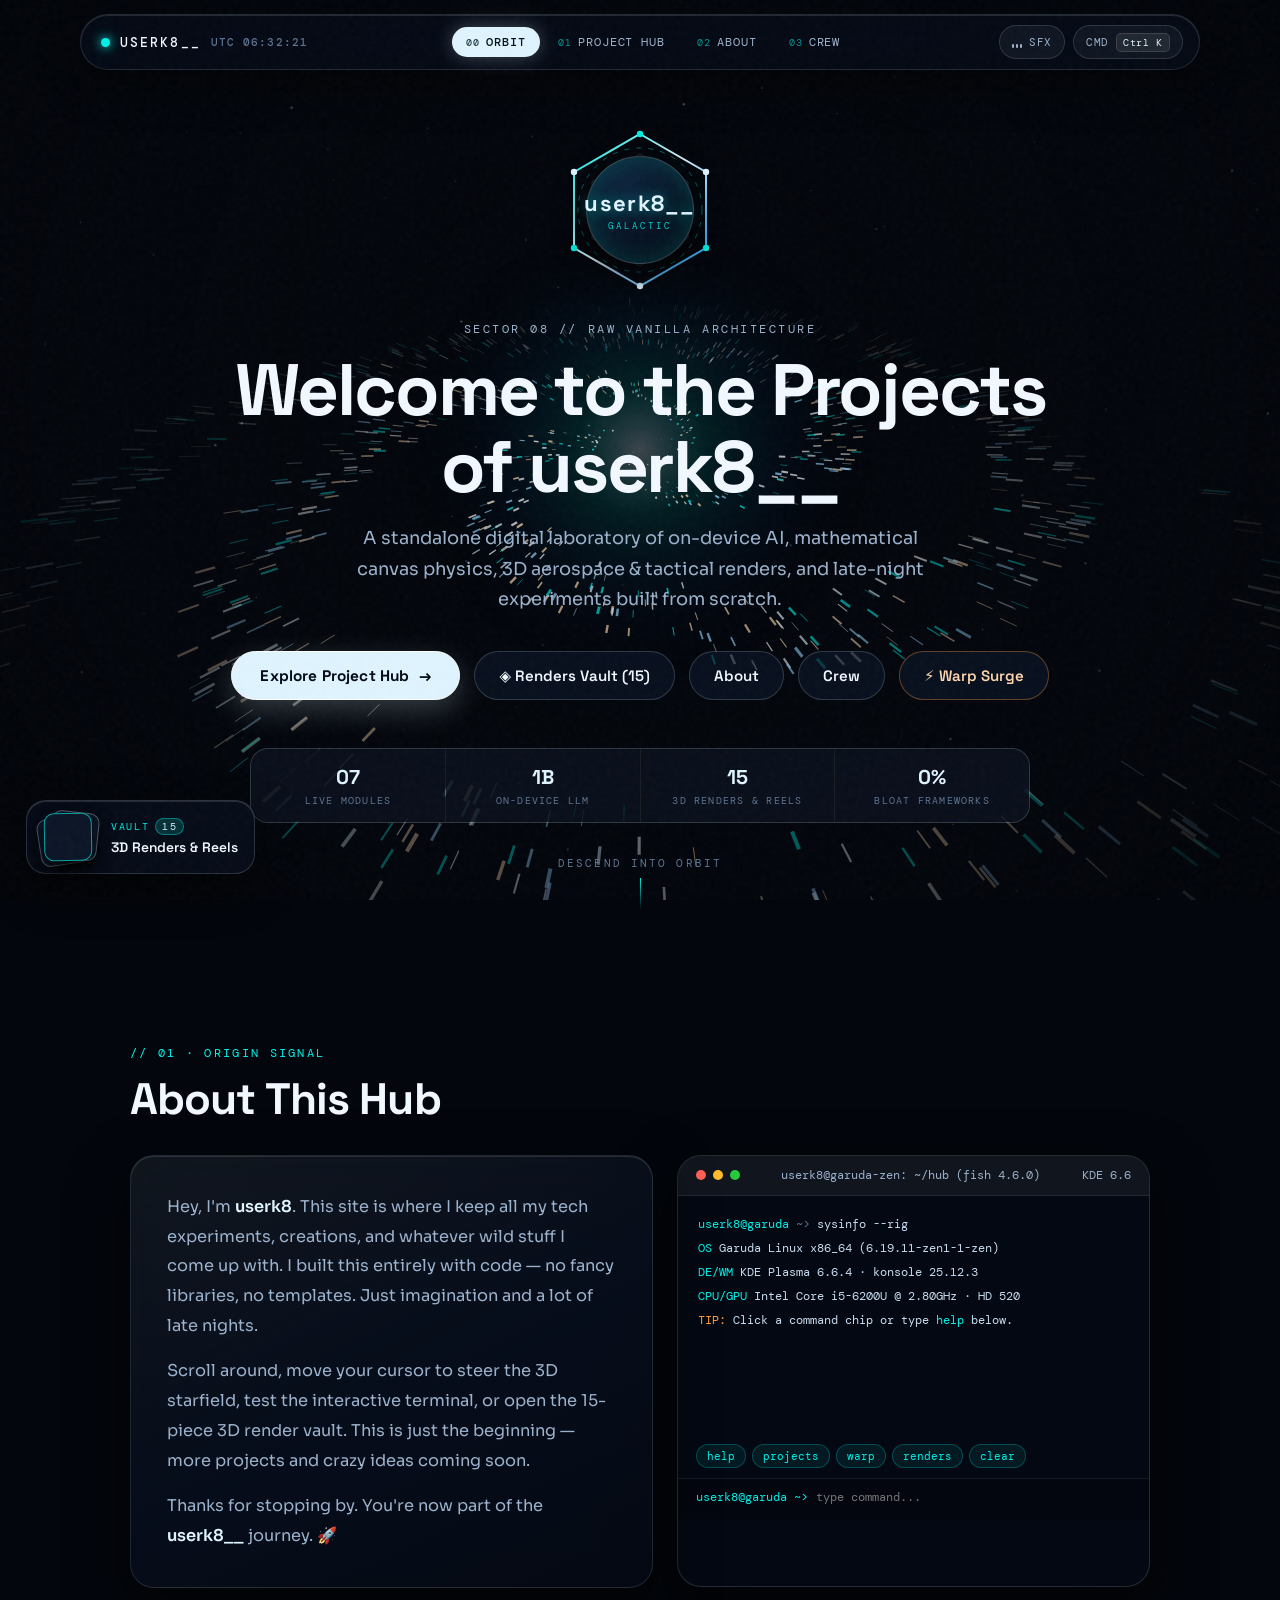
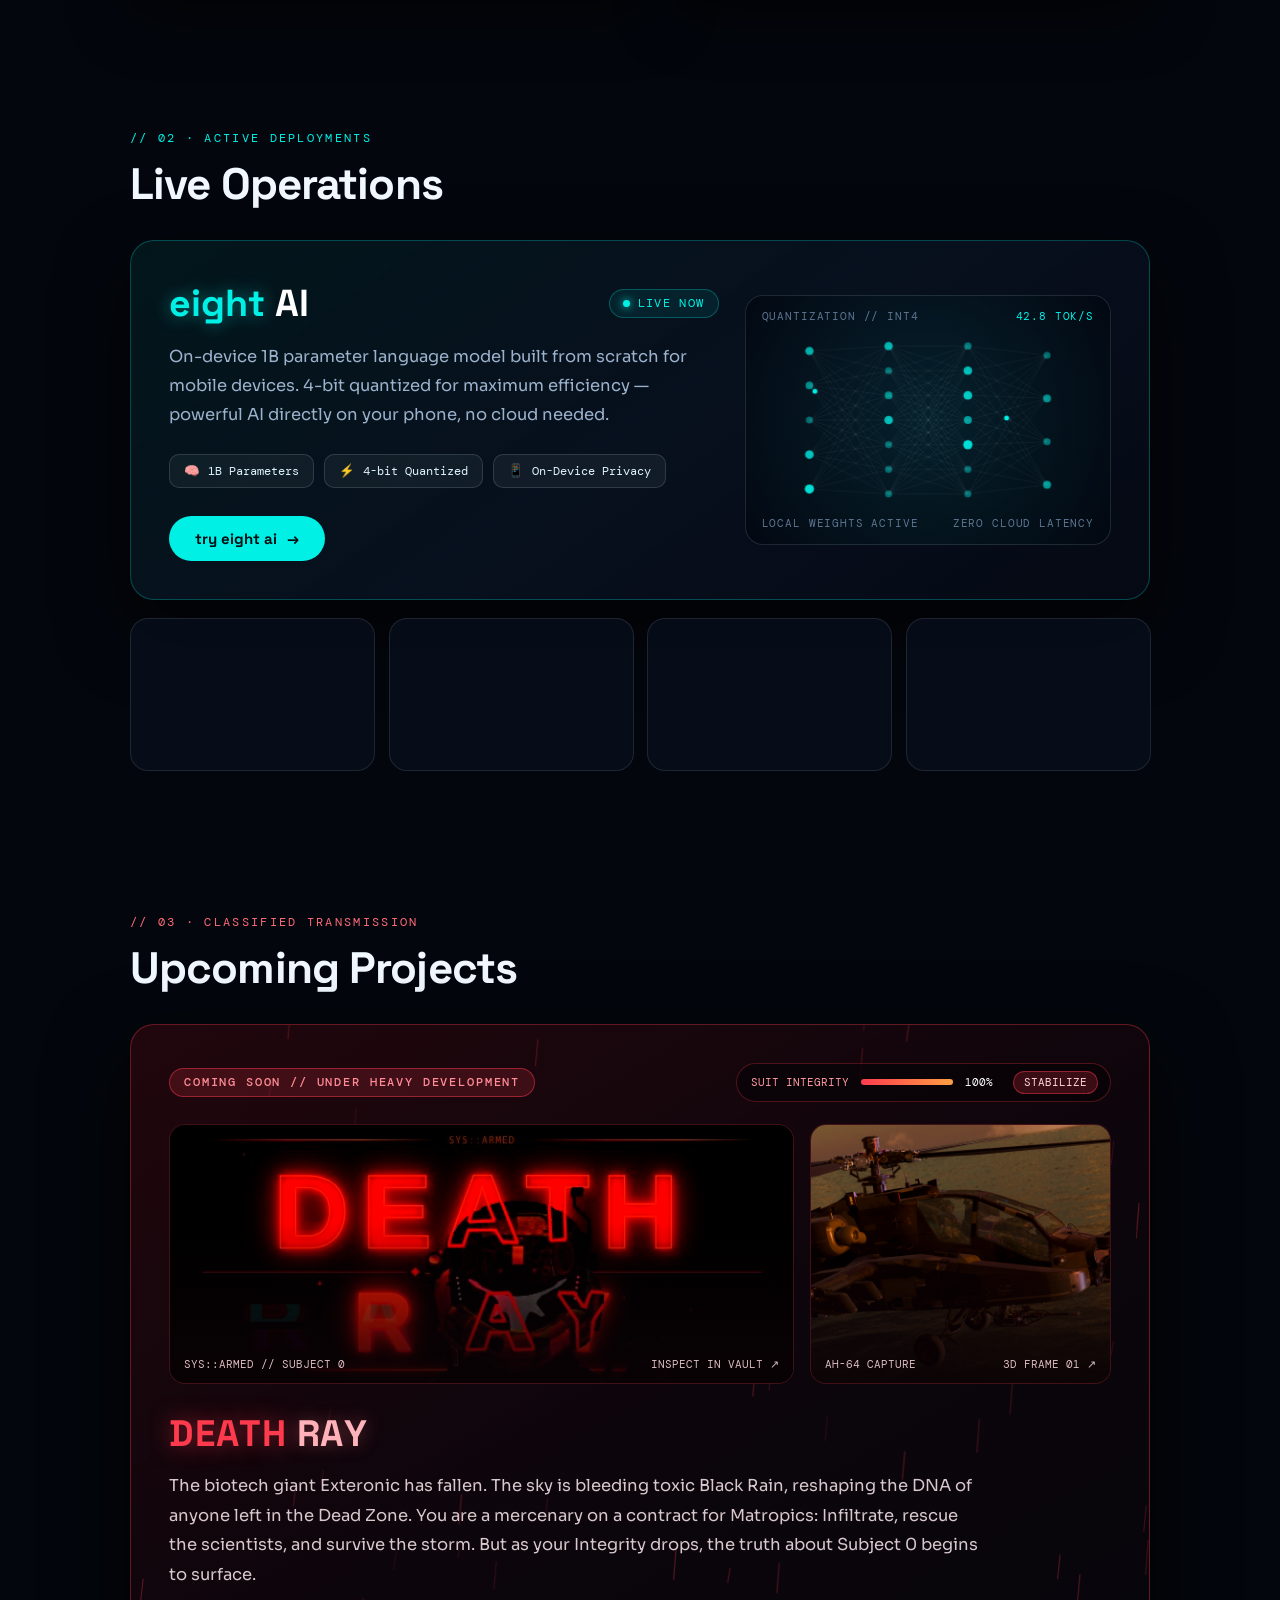
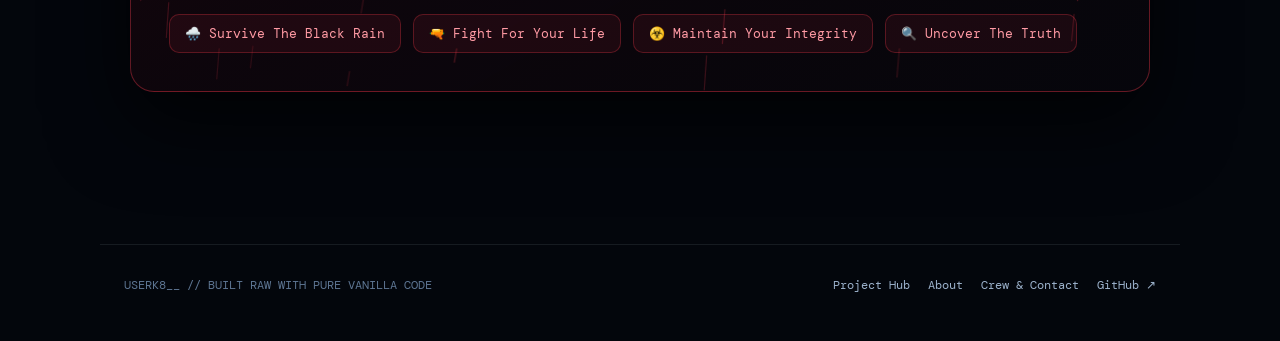
==== commit 81560a7d: "commit" ====
--- a/index.html
+++ b/index.html
@@ -3,2982 +3,18 @@
 <head>
   <meta charset="UTF-8" />
   <meta name="viewport" content="width=device-width, initial-scale=1.0" />
-  <title>userk8__ — Galactic Engineering &amp; Creative Hub</title>
-  <meta name="description" content="The central orbital command of userk8__: custom 3D mathematical canvas engines, on-device 1B language models (eight AI), 3D renders, and interactive web experiments." />
-  <link rel="icon" type="image/svg+xml" href="favicon.svg" />
-  <link rel="preconnect" href="https://fonts.googleapis.com" />
-  <link rel="preconnect" href="https://fonts.gstatic.com" crossorigin />
-  <link href="https://fonts.googleapis.com/css2?family=DM+Mono:wght@400;500&family=Sora:wght@400;500;600;700;800&family=Space+Grotesk:wght@500;600;700&display=swap" rel="stylesheet" />
+  <title>userk8__</title>
+  <meta http-equiv="refresh" content="0; url=code/home/index.html" />
+  <link rel="canonical" href="code/home/index.html" />
+  <link rel="icon" type="image/png" href="assets/logo.png" />
   <style>
-:root {
-  --bg-void: #03060c;
-  --bg-deep: #070e1b;
-  --surface-glass: rgba(9, 16, 30, 0.66);
-  --surface-glass-strong: rgba(12, 22, 40, 0.84);
-  --surface-card: linear-gradient(155deg, rgba(223, 244, 255, 0.07) 0%, rgba(9, 17, 32, 0.68) 52%, rgba(5, 10, 20, 0.86) 100%);
-  --border-subtle: rgba(200, 232, 255, 0.12);
-  --border-bright: rgba(0, 240, 230, 0.34);
-
-  --cyan: #00f0e6;
-  --cyan-rgb: 0, 240, 230;
-  --ice: #dff4ff;
-  --ice-rgb: 223, 244, 255;
-  --amber: #ff9f43;
-  --amber-rgb: 255, 159, 67;
-  --crimson: #ff3b4e;
-  --crimson-rgb: 255, 59, 78;
-
-  --text-primary: #f2f8ff;
-  --text-secondary: #9cb2cc;
-  --text-muted: #5d7592;
-
-  --font-display: 'Space Grotesk', 'Sora', system-ui, -apple-system, sans-serif;
-  --font-body: 'Sora', system-ui, -apple-system, sans-serif;
-  --font-mono: 'DM Mono', 'JetBrains Mono', ui-monospace, monospace;
-
-  --nav-height: 68px;
-  --radius-xl: 24px;
-  --radius-lg: 18px;
-  --radius-md: 12px;
-  --radius-sm: 8px;
-  --ease-out-expo: cubic-bezier(0.16, 1, 0.3, 1);
-  --ease-spring: cubic-bezier(0.34, 1.56, 0.64, 1);
-}
-
-*, *::before, *::after {
-  margin: 0;
-  padding: 0;
-  box-sizing: border-box;
-}
-
-html {
-  scroll-behavior: smooth;
-  overflow-x: hidden;
-  background-color: var(--bg-void);
-  color-scheme: dark;
-}
-
-body {
-  min-height: 100vh;
-  background-color: var(--bg-void);
-  color: var(--text-primary);
-  font-family: var(--font-body);
-  overflow-x: hidden;
-  -webkit-font-smoothing: antialiased;
-  -moz-osx-font-smoothing: grayscale;
-  selection-background-color: rgba(0, 240, 230, 0.25);
-}
-
-::selection {
-  background: rgba(0, 240, 230, 0.25);
-  color: #ffffff;
-}
-
-
-body::after {
-  content: '';
-  position: fixed;
-  inset: 0;
-  z-index: 9990;
-  pointer-events: none;
-  opacity: 0.032;
-  background-image: url("data:image/svg+xml,%3Csvg viewBox='0 0 200 200' xmlns='http://www.w3.org/2000/svg'%3E%3Cfilter id='g'%3E%3CfeTurbulence type='fractalNoise' baseFrequency='0.82' numOctaves='3' stitchTiles='stitch'/%3E%3C/filter%3E%3Crect width='100%25' height='100%25' filter='url(%23g)'/%3E%3C/svg%3E");
-}
-
-#orbitalScrollProgress {
-  position: fixed;
-  top: 0;
-  left: 0;
-  height: 2px;
-  width: 0%;
-  z-index: 10001;
-  background: linear-gradient(90deg, var(--cyan), var(--ice), var(--amber));
-  box-shadow: 0 0 12px rgba(var(--cyan-rgb), 0.7);
-  pointer-events: none;
-  transition: width 0.08s linear;
-}
-
-
-.page-transition-veil {
-  position: fixed;
-  inset: 0;
-  z-index: 10005;
-  background: radial-gradient(circle at 50% 50%, #071224 0%, #020409 100%);
-  pointer-events: none;
-  opacity: 0;
-  transition: opacity 0.32s var(--ease-out-expo);
-}
-.page-transition-veil.active {
-  opacity: 1;
-  pointer-events: all;
-}
-
-
-.orbital-nav {
-  position: fixed;
-  top: 14px;
-  left: 50%;
-  transform: translateX(-50%);
-  width: min(1120px, calc(100% - 28px));
-  height: 56px;
-  z-index: 1000;
-  display: flex;
-  align-items: center;
-  justify-content: space-between;
-  gap: 12px;
-  padding: 0 16px 0 20px;
-  background: rgba(6, 12, 24, 0.72);
-  -webkit-backdrop-filter: blur(22px) saturate(160%);
-  backdrop-filter: blur(22px) saturate(160%);
-  border: 1px solid rgba(223, 244, 255, 0.13);
-  border-radius: 999px;
-  box-shadow:
-    0 14px 40px rgba(0, 0, 0, 0.55),
-    inset 0 1px 0 rgba(255, 255, 255, 0.12);
-  transition: border-color 0.3s ease, background 0.3s ease, transform 0.3s var(--ease-out-expo);
-}
-
-.orbital-nav:hover {
-  border-color: rgba(223, 244, 255, 0.22);
-}
-
-.orbital-brand {
-  display: inline-flex;
-  align-items: center;
-  gap: 10px;
-  text-decoration: none;
-  color: var(--text-primary);
-  font-family: var(--font-mono);
-  font-size: 0.82rem;
-  font-weight: 500;
-  letter-spacing: 0.16em;
-  white-space: nowrap;
-}
-
-.orbital-brand-beacon {
-  width: 9px;
-  height: 9px;
-  border-radius: 50%;
-  background: var(--cyan);
-  box-shadow: 0 0 10px var(--cyan), 0 0 20px rgba(var(--cyan-rgb), 0.45);
-  animation: beaconPulse 2.4s ease-in-out infinite;
-}
-
-@keyframes beaconPulse {
-  0%, 100% { transform: scale(1); opacity: 1; }
-  50% { transform: scale(0.76); opacity: 0.55; }
-}
-
-.orbital-brand-sub {
-  color: var(--text-muted);
-  font-size: 0.68rem;
-  letter-spacing: 0.1em;
-}
-
-.orbital-links {
-  display: flex;
-  align-items: center;
-  gap: 4px;
-}
-
-.orbital-link {
-  position: relative;
-  display: inline-flex;
-  align-items: center;
-  gap: 6px;
-  padding: 7px 14px;
-  border-radius: 999px;
-  font-family: var(--font-mono);
-  font-size: 0.73rem;
-  letter-spacing: 0.08em;
-  color: var(--text-secondary);
-  text-decoration: none;
-  transition: color 0.22s ease, background 0.22s ease;
-  white-space: nowrap;
-}
-
-.orbital-link .link-idx {
-  color: var(--cyan);
-  opacity: 0.6;
-  font-size: 0.65rem;
-}
-
-.orbital-link:hover {
-  color: var(--text-primary);
-  background: rgba(223, 244, 255, 0.07);
-}
-
-.orbital-link.active {
-  color: #031014;
-  background: var(--ice);
-  font-weight: 500;
-  box-shadow: 0 0 20px rgba(223, 244, 255, 0.28);
-}
-
-.orbital-link.active .link-idx {
-  color: #05252b;
-  opacity: 0.85;
-}
-
-.orbital-actions {
-  display: flex;
-  align-items: center;
-  gap: 8px;
-}
-
-.orbital-pill-btn {
-  display: inline-flex;
-  align-items: center;
-  gap: 7px;
-  height: 34px;
-  padding: 0 12px;
-  border-radius: 999px;
-  background: rgba(223, 244, 255, 0.05);
-  border: 1px solid rgba(223, 244, 255, 0.14);
-  color: var(--text-secondary);
-  font-family: var(--font-mono);
-  font-size: 0.7rem;
-  letter-spacing: 0.06em;
-  cursor: pointer;
-  transition: all 0.22s ease;
-  white-space: nowrap;
-}
-
-.orbital-pill-btn:hover {
-  color: var(--text-primary);
-  border-color: rgba(var(--cyan-rgb), 0.45);
-  background: rgba(var(--cyan-rgb), 0.09);
-}
-
-.orbital-pill-btn.sfx-on {
-  color: var(--cyan);
-  border-color: rgba(var(--cyan-rgb), 0.55);
-  background: rgba(var(--cyan-rgb), 0.12);
-  box-shadow: 0 0 16px rgba(var(--cyan-rgb), 0.18);
-}
-
-.orbital-kbd {
-  padding: 2px 6px;
-  border-radius: 5px;
-  background: rgba(255, 255, 255, 0.08);
-  border: 1px solid rgba(255, 255, 255, 0.12);
-  font-size: 0.64rem;
-  color: var(--ice);
-}
-
-
-.sfx-bars {
-  display: inline-flex;
-  align-items: flex-end;
-  gap: 2px;
-  height: 11px;
-}
-.sfx-bars span {
-  width: 2px;
-  height: 4px;
-  background: currentColor;
-  border-radius: 1px;
-  transition: height 0.2s ease;
-}
-.orbital-pill-btn.sfx-on .sfx-bars span:nth-child(1) { animation: eqBar 0.7s ease-in-out infinite; }
-.orbital-pill-btn.sfx-on .sfx-bars span:nth-child(2) { animation: eqBar 0.55s ease-in-out infinite 0.15s; }
-.orbital-pill-btn.sfx-on .sfx-bars span:nth-child(3) { animation: eqBar 0.8s ease-in-out infinite 0.3s; }
-
-@keyframes eqBar {
-  0%, 100% { height: 3px; }
-  50% { height: 11px; }
-}
-
-.orbital-menu-toggle {
-  display: none;
-  width: 36px;
-  height: 36px;
-  border-radius: 50%;
-  background: rgba(223, 244, 255, 0.06);
-  border: 1px solid rgba(223, 244, 255, 0.15);
-  color: var(--ice);
-  align-items: center;
-  justify-content: center;
-  cursor: pointer;
-}
-
-
-.orbital-mobile-drawer {
-  position: fixed;
-  top: 78px;
-  left: 14px;
-  right: 14px;
-  z-index: 999;
-  padding: 16px;
-  border-radius: 22px;
-  background: rgba(7, 14, 27, 0.94);
-  -webkit-backdrop-filter: blur(26px);
-  backdrop-filter: blur(26px);
-  border: 1px solid rgba(223, 244, 255, 0.16);
-  box-shadow: 0 24px 60px rgba(0, 0, 0, 0.75);
-  display: none;
-  flex-direction: column;
-  gap: 8px;
-  opacity: 0;
-  transform: translateY(-10px);
-  transition: opacity 0.24s ease, transform 0.24s var(--ease-out-expo);
-}
-.orbital-mobile-drawer.open {
-  display: flex;
-  opacity: 1;
-  transform: translateY(0);
-}
-.orbital-mobile-drawer .orbital-link {
-  padding: 12px 16px;
-  font-size: 0.84rem;
-  border-radius: 14px;
-}
-
-
-[data-tilt] {
-  position: relative;
-  transform-style: preserve-3d;
-  will-change: transform;
-}
-
-[data-tilt]::after {
-  content: '';
-  position: absolute;
-  inset: 0;
-  border-radius: inherit;
-  pointer-events: none;
-  opacity: var(--sheen-opacity, 0);
-  background: radial-gradient(
-    460px circle at var(--mx, 50%) var(--my, 50%),
-    rgba(223, 244, 255, 0.11),
-    rgba(0, 240, 230, 0.04) 38%,
-    transparent 70%
-  );
-  transition: opacity 0.35s ease;
-  z-index: 2;
-}
-
-
-.cmd-backdrop {
-  position: fixed;
-  inset: 0;
-  z-index: 10002;
-  background: rgba(2, 5, 12, 0.76);
-  -webkit-backdrop-filter: blur(14px);
-  backdrop-filter: blur(14px);
-  display: none;
-  align-items: flex-start;
-  justify-content: center;
-  padding: 11vh 16px 24px;
-  opacity: 0;
-  transition: opacity 0.2s ease;
-}
-
-.cmd-backdrop.open {
-  display: flex;
-}
-.cmd-backdrop.visible {
-  opacity: 1;
-}
-
-.cmd-dialog {
-  width: min(620px, 100%);
-  background: rgba(9, 17, 32, 0.94);
-  border: 1px solid rgba(223, 244, 255, 0.2);
-  border-radius: 20px;
-  box-shadow:
-    0 30px 90px rgba(0, 0, 0, 0.8),
-    0 0 0 1px rgba(0, 240, 230, 0.08),
-    inset 0 1px 0 rgba(255, 255, 255, 0.14);
-  overflow: hidden;
-  transform: scale(0.96) translateY(-8px);
-  transition: transform 0.24s var(--ease-out-expo);
-}
-
-.cmd-backdrop.visible .cmd-dialog {
-  transform: scale(1) translateY(0);
-}
-
-.cmd-search-bar {
-  display: flex;
-  align-items: center;
-  gap: 12px;
-  padding: 16px 20px;
-  border-bottom: 1px solid rgba(223, 244, 255, 0.1);
-}
-
-.cmd-prompt-glyph {
-  font-family: var(--font-mono);
-  color: var(--cyan);
-  font-size: 0.9rem;
-}
-
-.cmd-input {
-  flex: 1;
-  background: transparent;
-  border: none;
-  outline: none;
-  color: var(--text-primary);
-  font-family: var(--font-body);
-  font-size: 0.98rem;
-}
-
-.cmd-input::placeholder {
-  color: var(--text-muted);
-}
-
-.cmd-esc-hint {
-  font-family: var(--font-mono);
-  font-size: 0.68rem;
-  color: var(--text-muted);
-  padding: 3px 8px;
-  border-radius: 6px;
-  border: 1px solid rgba(223, 244, 255, 0.12);
-  cursor: pointer;
-}
-
-.cmd-list {
-  max-height: 360px;
-  overflow-y: auto;
-  padding: 8px;
-}
-
-.cmd-group-label {
-  font-family: var(--font-mono);
-  font-size: 0.64rem;
-  letter-spacing: 0.16em;
-  text-transform: uppercase;
-  color: var(--text-muted);
-  padding: 10px 12px 6px;
-}
-
-.cmd-item {
-  display: flex;
-  align-items: center;
-  justify-content: space-between;
-  gap: 12px;
-  padding: 11px 14px;
-  border-radius: 12px;
-  cursor: pointer;
-  transition: background 0.15s ease;
-  color: var(--text-secondary);
-}
-
-.cmd-item:hover,
-.cmd-item.selected {
-  background: rgba(0, 240, 230, 0.11);
-  color: var(--text-primary);
-}
-
-.cmd-item-left {
-  display: flex;
-  align-items: center;
-  gap: 12px;
-  min-width: 0;
-}
-
-.cmd-item-icon {
-  width: 30px;
-  height: 30px;
-  border-radius: 8px;
-  background: rgba(223, 244, 255, 0.06);
-  border: 1px solid rgba(223, 244, 255, 0.1);
-  display: flex;
-  align-items: center;
-  justify-content: center;
-  font-family: var(--font-mono);
-  font-size: 0.78rem;
-  color: var(--cyan);
-  flex-shrink: 0;
-}
-
-.cmd-item.selected .cmd-item-icon {
-  background: rgba(0, 240, 230, 0.18);
-  border-color: rgba(0, 240, 230, 0.45);
-}
-
-.cmd-item-title {
-  font-size: 0.9rem;
-  font-weight: 600;
-  color: var(--text-primary);
-}
-
-.cmd-item-sub {
-  font-family: var(--font-mono);
-  font-size: 0.72rem;
-  color: var(--text-muted);
-  white-space: nowrap;
-  overflow: hidden;
-  text-overflow: ellipsis;
-}
-
-.cmd-item-badge {
-  font-family: var(--font-mono);
-  font-size: 0.66rem;
-  letter-spacing: 0.08em;
-  color: var(--text-muted);
-  padding: 3px 8px;
-  border-radius: 999px;
-  background: rgba(255, 255, 255, 0.04);
-  flex-shrink: 0;
-}
-
-.cmd-footer {
-  display: flex;
-  align-items: center;
-  justify-content: space-between;
-  padding: 10px 18px;
-  border-top: 1px solid rgba(223, 244, 255, 0.08);
-  background: rgba(4, 9, 18, 0.65);
-  font-family: var(--font-mono);
-  font-size: 0.68rem;
-  color: var(--text-muted);
-}
-
-
-#orbitalToast {
-  position: fixed;
-  bottom: 28px;
-  left: 50%;
-  transform: translateX(-50%) translateY(24px);
-  z-index: 10004;
-  padding: 10px 18px;
-  border-radius: 999px;
-  background: rgba(10, 20, 38, 0.92);
-  border: 1px solid rgba(0, 240, 230, 0.45);
-  color: var(--ice);
-  font-family: var(--font-mono);
-  font-size: 0.76rem;
-  letter-spacing: 0.06em;
-  box-shadow: 0 12px 32px rgba(0, 0, 0, 0.6), 0 0 20px rgba(0, 240, 230, 0.18);
-  pointer-events: none;
-  opacity: 0;
-  transition: opacity 0.25s ease, transform 0.25s var(--ease-out-expo);
-}
-
-#orbitalToast.show {
-  opacity: 1;
-  transform: translateX(-50%) translateY(0);
-}
-
-
-.orbital-footer {
-  position: relative;
-  z-index: 2;
-  max-width: 1080px;
-  margin: 80px auto 0;
-  padding: 32px 24px 48px;
-  border-top: 1px solid rgba(223, 244, 255, 0.09);
-  display: flex;
-  align-items: center;
-  justify-content: space-between;
-  flex-wrap: wrap;
-  gap: 16px;
-  font-family: var(--font-mono);
-  font-size: 0.74rem;
-  color: var(--text-muted);
-}
-
-.orbital-footer-links {
-  display: flex;
-  align-items: center;
-  gap: 18px;
-  flex-wrap: wrap;
-}
-
-.orbital-footer-links a {
-  color: var(--text-secondary);
-  text-decoration: none;
-  transition: color 0.2s ease;
-}
-
-.orbital-footer-links a:hover {
-  color: var(--cyan);
-}
-
-@media (max-width: 860px) {
-  .orbital-links {
-    display: none;
-  }
-  .orbital-menu-toggle {
-    display: inline-flex;
-  }
-  .orbital-brand-sub {
-    display: none;
-  }
-}
-
-@media (max-width: 520px) {
-  .orbital-nav {
-    top: 10px;
-    width: calc(100% - 20px);
-    height: 52px;
-    padding: 0 12px 0 16px;
-  }
-  .orbital-kbd {
-    display: none;
-  }
-}
-
-@media (prefers-reduced-motion: reduce) {
-  *, *::before, *::after {
-    animation-duration: 0.01ms !important;
-    animation-delay: 0ms !important;
-    animation-iteration-count: 1 !important;
-    transition-duration: 0.01ms !important;
-  }
-}
-  </style>
-  <style>
-    /* ── 3D Galactic Canvas Backdrop ── */
-    #galaxy {
-      position: fixed;
-      inset: 0;
-      width: 100%;
-      height: 100%;
-      z-index: 0;
-      pointer-events: none;
-    }
-
-    .vignette-layer {
-      position: fixed;
-      inset: 0;
-      z-index: 0;
-      pointer-events: none;
-      background:
-        radial-gradient(circle at 50% 42%, transparent 0%, rgba(3, 6, 12, 0.42) 68%, rgba(2, 4, 9, 0.88) 100%);
-    }
-
-    /* ── Hero Orbital Stage ── */
-    header.hero-stage {
-      position: relative;
-      z-index: 2;
-      min-height: min(94vh, 900px);
-      display: flex;
-      flex-direction: column;
-      align-items: center;
-      justify-content: center;
-      text-align: center;
-      padding: 126px 20px 64px;
-      max-width: 1060px;
-      margin: 0 auto;
-      animation: heroReveal 1.1s var(--ease-out-expo) both;
-    }
-
-    @keyframes heroReveal {
-      from { opacity: 0; transform: translateY(28px); }
-      to   { opacity: 1; transform: translateY(0); }
-    }
-
-    /* Upgraded Dual-Ring Astrolabe Emblem */
-    .logo {
-      width: 168px;
-      height: 168px;
-      display: flex;
-      align-items: center;
-      justify-content: center;
-      margin: 0 auto 28px;
-      position: relative;
-      cursor: pointer;
-    }
-
-    .logo-hex-ring {
-      position: absolute;
-      inset: 0;
-      width: 100%;
-      height: 100%;
-      animation: spinHex 18s linear infinite;
-      transition: filter 0.35s ease;
-    }
-
-    .logo-counter-ring {
-      position: absolute;
-      width: 136px;
-      height: 136px;
-      animation: spinHexReverse 12s linear infinite;
-      opacity: 0.75;
-    }
-
-    .logo:hover .logo-hex-ring {
-      animation-duration: 5s;
-      filter: drop-shadow(0 0 14px rgba(0, 240, 230, 0.65));
-    }
-
-    @keyframes spinHex {
-      from { transform: rotate(0deg); }
-      to   { transform: rotate(360deg); }
-    }
-    @keyframes spinHexReverse {
-      from { transform: rotate(360deg); }
-      to   { transform: rotate(0deg); }
-    }
-
-    .logo-inner-circle {
-      width: 108px;
-      height: 108px;
-      background: radial-gradient(circle at 38% 30%, #0e223d 0%, #040914 78%);
-      border: 1px solid rgba(223, 244, 255, 0.22);
-      border-radius: 50%;
-      display: flex;
-      flex-direction: column;
-      align-items: center;
-      justify-content: center;
-      position: relative;
-      z-index: 2;
-      box-shadow:
-        0 0 28px rgba(0, 240, 230, 0.22) inset,
-        0 12px 32px rgba(0, 0, 0, 0.7);
-      transition: transform 0.35s var(--ease-spring), border-color 0.3s ease;
-    }
-
-    .logo:hover .logo-inner-circle {
-      transform: scale(1.06);
-      border-color: rgba(0, 240, 230, 0.65);
-    }
-
-    .logo-text {
-      font-family: var(--font-display);
-      font-size: 1.38rem;
-      font-weight: 700;
-      color: var(--ice);
-      letter-spacing: 0.06em;
-      text-shadow: 0 0 14px rgba(0, 240, 230, 0.55);
-    }
-
-    .logo-subtext {
-      font-family: var(--font-mono);
-      font-size: 0.54rem;
-      letter-spacing: 0.34em;
-      color: var(--cyan);
-      margin-top: 3px;
-      opacity: 0.85;
-    }
-
-    .hero-coords {
-      font-family: var(--font-mono);
-      font-size: 0.72rem;
-      letter-spacing: 0.22em;
-      text-transform: uppercase;
-      color: var(--text-secondary);
-      margin-bottom: 14px;
-    }
-
-    header.hero-stage h1 {
-      font-family: var(--font-display);
-      font-size: clamp(2.35rem, 6.2vw, 4.55rem);
-      font-weight: 700;
-      line-height: 1.06;
-      letter-spacing: -0.03em;
-      color: var(--text-primary);
-      max-width: 860px;
-      margin-bottom: 18px;
-    }
-
-    .hero-lead {
-      max-width: 610px;
-      font-size: clamp(0.98rem, 1.8vw, 1.12rem);
-      line-height: 1.7;
-      color: var(--text-secondary);
-      margin-bottom: 36px;
-    }
-
-    .btn-container {
-      display: flex;
-      justify-content: center;
-      align-items: center;
-      gap: 14px;
-      flex-wrap: wrap;
-      margin-bottom: 48px;
-    }
-
-    .btn-primary {
-      display: inline-flex;
-      align-items: center;
-      justify-content: center;
-      gap: 10px;
-      padding: 14px 28px;
-      border-radius: 999px;
-      background: var(--ice);
-      color: #030a14;
-      font-family: var(--font-display);
-      font-size: 0.96rem;
-      font-weight: 700;
-      letter-spacing: 0.01em;
-      text-decoration: none;
-      border: 1px solid #ffffff;
-      cursor: pointer;
-      box-shadow: 0 10px 30px rgba(223, 244, 255, 0.22);
-      transition: transform 0.25s var(--ease-spring), box-shadow 0.25s ease, background 0.25s ease;
-    }
-
-    .btn-primary:hover {
-      background: var(--cyan);
-      border-color: var(--cyan);
-      box-shadow: 0 12px 36px rgba(0, 240, 230, 0.42);
-    }
-
-    .btn-glass {
-      display: inline-flex;
-      align-items: center;
-      justify-content: center;
-      gap: 9px;
-      padding: 14px 24px;
-      border-radius: 999px;
-      background: rgba(12, 22, 40, 0.65);
-      -webkit-backdrop-filter: blur(16px);
-      backdrop-filter: blur(16px);
-      border: 1px solid rgba(223, 244, 255, 0.18);
-      color: var(--text-primary);
-      font-family: var(--font-display);
-      font-size: 0.94rem;
-      font-weight: 600;
-      text-decoration: none;
-      cursor: pointer;
-      transition: border-color 0.25s ease, background 0.25s ease, color 0.25s ease;
-    }
-
-    .btn-glass:hover {
-      border-color: rgba(0, 240, 230, 0.55);
-      background: rgba(0, 240, 230, 0.1);
-      color: #ffffff;
-    }
-
-    .btn-warp {
-      border-color: rgba(255, 159, 67, 0.35);
-      color: #ffd7ae;
-    }
-    .btn-warp:hover {
-      border-color: var(--amber);
-      background: rgba(255, 159, 67, 0.14);
-      color: #fff;
-    }
-
-    /* Telemetry Strip */
-    .telemetry-strip {
-      display: grid;
-      grid-template-columns: repeat(4, minmax(120px, 1fr));
-      gap: 1px;
-      width: min(780px, 100%);
-      background: rgba(223, 244, 255, 0.1);
-      border: 1px solid rgba(223, 244, 255, 0.12);
-      border-radius: 18px;
-      overflow: hidden;
-      -webkit-backdrop-filter: blur(18px);
-      backdrop-filter: blur(18px);
-    }
-
-    .telemetry-cell {
-      background: rgba(6, 12, 24, 0.78);
-      padding: 15px 14px;
-      display: flex;
-      flex-direction: column;
-      align-items: center;
-      gap: 4px;
-    }
-
-    .telemetry-val {
-      font-family: var(--font-display);
-      font-size: 1.25rem;
-      font-weight: 700;
-      color: var(--ice);
-    }
-
-    .telemetry-lbl {
-      font-family: var(--font-mono);
-      font-size: 0.64rem;
-      letter-spacing: 0.12em;
-      color: var(--text-muted);
-      text-transform: uppercase;
-    }
-
-    .scroll-cue {
-      margin-top: 34px;
-      display: inline-flex;
-      flex-direction: column;
-      align-items: center;
-      gap: 8px;
-      font-family: var(--font-mono);
-      font-size: 0.66rem;
-      letter-spacing: 0.2em;
-      color: var(--text-muted);
-      text-decoration: none;
-      transition: color 0.2s ease;
-    }
-    .scroll-cue:hover { color: var(--cyan); }
-    .scroll-cue-line {
-      width: 1px;
-      height: 32px;
-      background: linear-gradient(to bottom, var(--cyan), transparent);
-      animation: cuePulse 2s ease-in-out infinite;
-    }
-    @keyframes cuePulse {
-      0%, 100% { transform: scaleY(1); opacity: 0.85; }
-      50% { transform: scaleY(0.55); opacity: 0.35; }
-    }
-
-    /* ── Content Sections ── */
-    .orbital-section {
-      position: relative;
-      z-index: 2;
-      max-width: 1060px;
-      margin: 0 auto;
-      padding: 72px 20px;
-      opacity: 0;
-      transform: translateY(44px);
-      transition: opacity 0.85s var(--ease-out-expo), transform 0.85s var(--ease-out-expo);
-    }
-
-    .orbital-section.visible {
-      opacity: 1;
-      transform: translateY(0);
-    }
-
-    .section-eyebrow {
-      font-family: var(--font-mono);
-      font-size: 0.72rem;
-      letter-spacing: 0.2em;
-      text-transform: uppercase;
-      color: var(--cyan);
-      margin-bottom: 10px;
-    }
-
-    .section-heading {
-      font-family: var(--font-display);
-      font-size: clamp(1.85rem, 4vw, 2.75rem);
-      font-weight: 700;
-      letter-spacing: -0.02em;
-      color: var(--text-primary);
-      margin-bottom: 28px;
-    }
-
-    /* ── Origin + Interactive Garuda Terminal Split ── */
-    .origin-grid {
-      display: grid;
-      grid-template-columns: 1.05fr 0.95fr;
-      gap: 24px;
-      align-items: stretch;
-    }
-
-    .spatial-panel {
-      background: var(--surface-card);
-      -webkit-backdrop-filter: blur(24px) saturate(150%);
-      backdrop-filter: blur(24px) saturate(150%);
-      border: 1px solid var(--border-subtle);
-      border-radius: var(--radius-xl);
-      padding: 36px;
-      box-shadow:
-        0 24px 60px rgba(0, 0, 0, 0.55),
-        inset 0 1px 0 rgba(255, 255, 255, 0.12);
-      transition: border-color 0.3s ease, transform 0.25s ease;
-    }
-
-    .spatial-panel:hover {
-      border-color: rgba(223, 244, 255, 0.24);
-    }
-
-    .origin-copy p {
-      font-size: 1.02rem;
-      line-height: 1.82;
-      color: var(--text-secondary);
-      margin-bottom: 16px;
-    }
-    .origin-copy p:last-child { margin-bottom: 0; }
-    .origin-copy strong { color: var(--ice); font-weight: 600; }
-
-    /* Interactive Garuda Konsole Widget */
-    .terminal-panel {
-      background: rgba(5, 10, 20, 0.88);
-      border: 1px solid rgba(223, 244, 255, 0.15);
-      border-radius: var(--radius-xl);
-      overflow: hidden;
-      display: flex;
-      flex-direction: column;
-      box-shadow: 0 24px 60px rgba(0, 0, 0, 0.65);
-    }
-
-    .term-titlebar {
-      display: flex;
-      align-items: center;
-      justify-content: space-between;
-      padding: 12px 18px;
-      background: rgba(223, 244, 255, 0.05);
-      border-bottom: 1px solid rgba(223, 244, 255, 0.09);
-      font-family: var(--font-mono);
-      font-size: 0.72rem;
-      color: var(--text-secondary);
-    }
-
-    .term-dots {
-      display: flex;
-      gap: 7px;
-    }
-    .term-dots span {
-      width: 10px;
-      height: 10px;
-      border-radius: 50%;
-      background: rgba(223, 244, 255, 0.2);
-    }
-    .term-dots span:nth-child(1) { background: #ff5f56; }
-    .term-dots span:nth-child(2) { background: #ffbd2e; }
-    .term-dots span:nth-child(3) { background: #27c93f; }
-
-    .term-body {
-      padding: 18px 20px 14px;
-      font-family: var(--font-mono);
-      font-size: 0.76rem;
-      line-height: 1.65;
-      color: #c8dcf0;
-      height: 248px;
-      overflow-y: auto;
-    }
-
-    .term-line { margin-bottom: 4px; word-break: break-word; }
-    .term-key { color: var(--cyan); }
-    .term-muted { color: var(--text-muted); }
-    .term-amber { color: var(--amber); }
-
-    .term-chips {
-      display: flex;
-      flex-wrap: wrap;
-      gap: 6px;
-      padding: 0 18px 10px;
-    }
-    .term-chip {
-      font-family: var(--font-mono);
-      font-size: 0.68rem;
-      padding: 4px 10px;
-      border-radius: 999px;
-      background: rgba(0, 240, 230, 0.08);
-      border: 1px solid rgba(0, 240, 230, 0.24);
-      color: var(--cyan);
-      cursor: pointer;
-      transition: all 0.2s ease;
-    }
-    .term-chip:hover {
-      background: rgba(0, 240, 230, 0.18);
-      color: #fff;
-    }
-
-    .term-input-row {
-      display: flex;
-      align-items: center;
-      gap: 8px;
-      padding: 10px 18px 14px;
-      border-top: 1px solid rgba(223, 244, 255, 0.08);
-      background: rgba(2, 5, 11, 0.55);
-      font-family: var(--font-mono);
-      font-size: 0.78rem;
-    }
-    .term-prompt { color: var(--cyan); white-space: nowrap; }
-    .term-input {
-      flex: 1;
-      background: transparent;
-      border: none;
-      outline: none;
-      color: #ffffff;
-      font-family: var(--font-mono);
-      font-size: 0.78rem;
-    }
-
-    /* ── Live Flagship Section: eight AI ── */
-    .live-showcase {
-      display: grid;
-      grid-template-columns: 1.2fr 0.8fr;
-      gap: 26px;
-      align-items: center;
-      background: linear-gradient(145deg, rgba(0, 240, 230, 0.07) 0%, rgba(9, 18, 34, 0.82) 55%, rgba(5, 10, 20, 0.92) 100%);
-      border: 1px solid rgba(0, 240, 230, 0.26);
-      border-radius: var(--radius-xl);
-      padding: 38px;
-      box-shadow: 0 28px 70px rgba(0, 0, 0, 0.6);
-      position: relative;
-      overflow: hidden;
-    }
-
-    .live-card-header {
-      display: flex;
-      align-items: center;
-      justify-content: space-between;
-      flex-wrap: wrap;
-      gap: 12px;
-      margin-bottom: 16px;
-    }
-
-    .live-card-title {
-      font-family: var(--font-display);
-      font-size: 2.35rem;
-      font-weight: 700;
-      display: flex;
-      align-items: baseline;
-    }
-
-    .lc-eight {
-      color: var(--cyan);
-      text-shadow: 0 0 18px rgba(0, 240, 230, 0.45);
-    }
-
-    .lc-ai {
-      color: #ffffff;
-      font-weight: 800;
-    }
-
-    .status-tag {
-      display: inline-flex;
-      align-items: center;
-      gap: 8px;
-      font-family: var(--font-mono);
-      font-size: 0.72rem;
-      letter-spacing: 0.12em;
-      text-transform: uppercase;
-      color: var(--cyan);
-      padding: 6px 13px;
-      border-radius: 999px;
-      background: rgba(0, 240, 230, 0.08);
-      border: 1px solid rgba(0, 240, 230, 0.28);
-    }
-
-    .live-dot {
-      width: 7px;
-      height: 7px;
-      border-radius: 50%;
-      background: var(--cyan);
-      box-shadow: 0 0 8px var(--cyan);
-      animation: beaconPulse 1.6s ease-in-out infinite;
-    }
-
-    .live-card-desc {
-      color: var(--text-secondary);
-      font-size: 1.03rem;
-      line-height: 1.75;
-      margin-bottom: 24px;
-    }
-
-    .live-specs {
-      display: flex;
-      flex-wrap: wrap;
-      gap: 10px;
-      margin-bottom: 28px;
-    }
-
-    .live-spec {
-      background: rgba(223, 244, 255, 0.05);
-      border: 1px solid rgba(223, 244, 255, 0.14);
-      border-radius: 10px;
-      padding: 8px 14px;
-      font-family: var(--font-mono);
-      font-size: 0.78rem;
-      color: var(--ice);
-      display: inline-flex;
-      align-items: center;
-      gap: 8px;
-    }
-
-    .try-link {
-      display: inline-flex;
-      align-items: center;
-      gap: 10px;
-      text-decoration: none;
-      padding: 13px 26px;
-      background: var(--cyan);
-      color: #021014;
-      font-family: var(--font-display);
-      font-weight: 700;
-      font-size: 0.94rem;
-      border-radius: 999px;
-      transition: transform 0.22s var(--ease-spring), box-shadow 0.25s ease;
-    }
-
-    .try-link:hover {
-      transform: translateY(-2px) scale(1.03);
-      box-shadow: 0 10px 28px rgba(0, 240, 230, 0.45);
-    }
-
-    /* Interactive 4-Bit Neural Quantization Canvas */
-    .neural-viz-box {
-      position: relative;
-      height: 250px;
-      border-radius: 18px;
-      background: radial-gradient(circle at 50% 50%, rgba(0, 240, 230, 0.09), rgba(3, 8, 18, 0.92));
-      border: 1px solid rgba(223, 244, 255, 0.12);
-      overflow: hidden;
-      display: flex;
-      flex-direction: column;
-      justify-content: space-between;
-      padding: 14px 16px;
-    }
-
-    #neuralCanvas {
-      position: absolute;
-      inset: 0;
-      width: 100%;
-      height: 100%;
-    }
-
-    .neural-hud-top,
-    .neural-hud-bottom {
-      position: relative;
-      z-index: 2;
-      display: flex;
-      justify-content: space-between;
-      font-family: var(--font-mono);
-      font-size: 0.66rem;
-      letter-spacing: 0.08em;
-      color: var(--text-muted);
-      pointer-events: none;
-    }
-    .neural-hud-top span:last-child { color: var(--cyan); }
-
-    /* Quick Ecosystem Strip */
-    .ecosystem-strip {
-      display: grid;
-      grid-template-columns: repeat(4, 1fr);
-      gap: 14px;
-      margin-top: 18px;
-    }
-
-    .mini-mod-card {
-      display: flex;
-      flex-direction: column;
-      justify-content: space-between;
-      padding: 20px;
-      border-radius: 18px;
-      background: rgba(9, 17, 32, 0.68);
-      border: 1px solid rgba(223, 244, 255, 0.11);
-      text-decoration: none;
-      color: var(--text-primary);
-      transition: border-color 0.25s ease, transform 0.25s var(--ease-out-expo), background 0.25s ease;
-    }
-
-    .mini-mod-card:hover {
-      border-color: rgba(0, 240, 230, 0.48);
-      background: rgba(13, 25, 46, 0.85);
-      transform: translateY(-4px);
-    }
-
-    .mini-mod-top {
-      display: flex;
-      justify-content: space-between;
-      align-items: center;
-      font-family: var(--font-mono);
-      font-size: 0.68rem;
-      color: var(--cyan);
-      margin-bottom: 10px;
-    }
-
-    .mini-mod-name {
-      font-family: var(--font-display);
-      font-size: 1.05rem;
-      font-weight: 700;
-      margin-bottom: 6px;
-    }
-
-    .mini-mod-desc {
-      font-size: 0.82rem;
-      line-height: 1.5;
-      color: var(--text-secondary);
-    }
-
-    /* ── Signature Floating Title Letters ── */
-    .float-e  { animation: fl 2.8s ease-in-out infinite;       display: inline-block; position: relative; }
-    .float-i  { animation: fl 3.2s ease-in-out infinite 0.3s;  display: inline-block; position: relative; }
-    .float-g  { animation: fl 2.5s ease-in-out infinite 0.6s;  display: inline-block; position: relative; }
-    .float-h  { animation: fl 3.0s ease-in-out infinite 0.1s;  display: inline-block; position: relative; }
-    .float-t  { animation: fl 2.7s ease-in-out infinite 0.4s;  display: inline-block; position: relative; }
-    .float-A  { animation: fl 3.4s ease-in-out infinite 0.8s;  display: inline-block; position: relative; }
-    .float-I  { animation: fl 2.9s ease-in-out infinite 0.2s;  display: inline-block; position: relative; }
-    .float-D  { animation: fl 2.6s ease-in-out infinite 0.1s;  display: inline-block; position: relative; }
-    .float-E  { animation: fl 3.2s ease-in-out infinite 0.3s;  display: inline-block; position: relative; }
-    .float-T  { animation: fl 3.0s ease-in-out infinite 0.1s;  display: inline-block; position: relative; }
-    .float-H  { animation: fl 2.7s ease-in-out infinite 0.4s;  display: inline-block; position: relative; }
-    .float-R  { animation: fl 3.1s ease-in-out infinite 0.5s;  display: inline-block; position: relative; }
-    .float-Y  { animation: fl 2.9s ease-in-out infinite 0.2s;  display: inline-block; position: relative; }
-    @keyframes fl {
-      0%, 100% { transform: translateY(0); }
-      50%      { transform: translateY(-4px); }
-    }
-
-    /* ── Upcoming Classified Showcase: DEATH RAY ── */
-    .deathray-card {
-      position: relative;
-      overflow: hidden;
-      border-radius: var(--radius-xl);
-      background: linear-gradient(150deg, rgba(46, 7, 14, 0.72) 0%, rgba(14, 6, 12, 0.9) 55%, rgba(6, 6, 12, 0.96) 100%);
-      border: 1px solid rgba(255, 59, 78, 0.36);
-      padding: 38px;
-      box-shadow: 0 30px 80px rgba(0, 0, 0, 0.72);
-    }
-
-    #blackRainCanvas {
-      position: absolute;
-      inset: 0;
-      width: 100%;
-      height: 100%;
-      pointer-events: none;
-      z-index: 1;
-      opacity: 0.75;
-    }
-
-    .dr-content {
-      position: relative;
-      z-index: 3;
-    }
-
-    .dr-top-bar {
-      display: flex;
-      align-items: center;
-      justify-content: space-between;
-      flex-wrap: wrap;
-      gap: 14px;
-      margin-bottom: 22px;
-    }
-
-    .dr-classified-tag {
-      font-family: var(--font-mono);
-      font-size: 0.72rem;
-      letter-spacing: 0.16em;
-      padding: 6px 14px;
-      border-radius: 999px;
-      background: rgba(255, 59, 78, 0.16);
-      border: 1px solid rgba(255, 59, 78, 0.48);
-      color: #ff8c97;
-      font-weight: 500;
-    }
-
-    /* Interactive Bio-Suit Integrity Meter */
-    .integrity-hud {
-      display: flex;
-      align-items: center;
-      gap: 12px;
-      background: rgba(8, 4, 8, 0.72);
-      border: 1px solid rgba(255, 59, 78, 0.28);
-      padding: 7px 12px 7px 14px;
-      border-radius: 999px;
-      font-family: var(--font-mono);
-      font-size: 0.7rem;
-    }
-
-    .integrity-bar-wrap {
-      width: 92px;
-      height: 6px;
-      border-radius: 999px;
-      background: rgba(255, 255, 255, 0.12);
-      overflow: hidden;
-    }
-
-    .integrity-bar-fill {
-      height: 100%;
-      width: 100%;
-      background: linear-gradient(90deg, #ff3b4e, #ff9f43);
-      transition: width 0.2s linear;
-    }
-
-    .integrity-purge-btn {
-      font-family: var(--font-mono);
-      font-size: 0.66rem;
-      padding: 4px 10px;
-      border-radius: 999px;
-      background: rgba(255, 59, 78, 0.2);
-      border: 1px solid rgba(255, 59, 78, 0.45);
-      color: #ffd6da;
-      cursor: pointer;
-      transition: all 0.2s ease;
-    }
-    .integrity-purge-btn:hover {
-      background: var(--crimson);
-      color: #ffffff;
-    }
-
-    .dr-media-grid {
-      display: grid;
-      grid-template-columns: 1.35fr 0.65fr;
-      gap: 16px;
-      margin-bottom: 26px;
-    }
-
-    .dr-render-wrap {
-      position: relative;
-      border-radius: 16px;
-      overflow: hidden;
-      height: 260px;
-      border: 1px solid rgba(255, 59, 78, 0.24);
-      background: #070408;
-    }
-
-    .dr-render-img {
-      width: 100%;
-      height: 100%;
-      object-fit: cover;
-      object-position: center 38%;
-      display: block;
-      filter: saturate(1.1) contrast(1.04);
-      transition: transform 0.65s var(--ease-out-expo);
-    }
-
-    .dr-render-wrap:hover .dr-render-img {
-      transform: scale(1.05);
-    }
-
-    .dr-render-overlay {
-      position: absolute;
-      inset: 0;
-      background: linear-gradient(to top, rgba(10, 2, 5, 0.88) 0%, transparent 62%);
-      pointer-events: none;
-    }
-
-    .dr-frame-caption {
-      position: absolute;
-      bottom: 12px;
-      left: 14px;
-      right: 14px;
-      display: flex;
-      justify-content: space-between;
-      align-items: center;
-      font-family: var(--font-mono);
-      font-size: 0.68rem;
-      color: rgba(255, 220, 224, 0.85);
-      z-index: 2;
-    }
-
-    .dr-vault-trigger {
-      cursor: pointer;
-    }
-
-    .project-title {
-      font-family: var(--font-display);
-      font-size: 2.3rem;
-      font-weight: 800;
-      margin-bottom: 14px;
-      display: flex;
-      align-items: baseline;
-      letter-spacing: 0.02em;
-    }
-
-    .title-death {
-      color: var(--crimson);
-      text-shadow: 0 0 22px rgba(255, 59, 78, 0.55);
-    }
-
-    .title-ray {
-      color: #ffb3ba;
-      text-shadow: 0 0 18px rgba(255, 120, 130, 0.4);
-    }
-
-    .project-description {
-      font-size: 1.03rem;
-      line-height: 1.8;
-      color: #d8c8cc;
-      max-width: 820px;
-      margin-bottom: 24px;
-    }
-
-    .project-specs {
-      display: flex;
-      flex-wrap: wrap;
-      gap: 12px;
-    }
-
-    .spec-item {
-      background: rgba(255, 59, 78, 0.08);
-      border: 1px solid rgba(255, 59, 78, 0.28);
-      border-radius: 10px;
-      padding: 10px 15px;
-      font-family: var(--font-mono);
-      font-size: 0.8rem;
-      color: #ff9aa4;
-      display: inline-flex;
-      align-items: center;
-      gap: 8px;
-      transition: transform 0.2s ease, background 0.2s ease;
-    }
-
-    .spec-item:hover {
-      background: rgba(255, 59, 78, 0.16);
-      transform: translateY(-2px);
-    }
-
-    /* ── Signature Rocket Launch Button (#scrollBox) ── */
-    #scrollBox {
-      position: fixed;
-      bottom: 26px;
-      right: 26px;
-      width: 48px;
-      height: 48px;
-      background: rgba(8, 16, 30, 0.88);
-      -webkit-backdrop-filter: blur(16px);
-      backdrop-filter: blur(16px);
-      border: 1.5px solid rgba(0, 240, 230, 0.55);
-      cursor: pointer;
-      z-index: 95;
-      border-radius: 14px;
-      box-shadow: 0 12px 28px rgba(0, 0, 0, 0.65), 0 0 18px rgba(0, 240, 230, 0.22);
-      align-items: center;
-      justify-content: center;
-      opacity: 0;
-      transform: scale(0);
-      transition: opacity 0.3s ease, transform 0.3s var(--ease-spring), border-color 0.25s ease;
-      display: none;
-    }
-
-    #scrollBox:hover {
-      border-color: var(--cyan);
-      box-shadow: 0 14px 32px rgba(0, 0, 0, 0.75), 0 0 24px rgba(0, 240, 230, 0.45);
-    }
-
-    #scrollBox.show {
-      opacity: 1;
-      transform: scale(1);
-      display: flex;
-    }
-
-    #rocket {
-      animation: hoverRocket 1.1s ease-in-out infinite alternate;
-      display: block;
-    }
-
-    @keyframes hoverRocket {
-      0%   { transform: translateY(1px); }
-      100% { transform: translateY(-5px); }
-    }
-
-    #scrollBox.launching {
-      transition: none;
-      pointer-events: none;
-      border-color: var(--amber);
-      box-shadow: 0 0 28px rgba(0, 240, 230, 0.8), 0 0 55px rgba(255, 159, 67, 0.55);
-    }
-    #scrollBox.launching #rocket { animation: none; }
-
-    .exhaust-particle {
-      position: fixed;
-      border-radius: 50%;
-      pointer-events: none;
-      z-index: 94;
-      opacity: 0.92;
-      transition: transform 0.62s ease-out, opacity 0.62s ease-out;
-    }
-
-    @media (max-width: 900px) {
-      .origin-grid,
-      .live-showcase,
-      .dr-media-grid {
-        grid-template-columns: 1fr;
-      }
-      .ecosystem-strip {
-        grid-template-columns: repeat(2, 1fr);
-      }
-    }
-
-    @media (max-width: 600px) {
-      header.hero-stage {
-        padding: 108px 16px 48px;
-      }
-      .telemetry-strip {
-        grid-template-columns: repeat(2, 1fr);
-      }
-      .ecosystem-strip {
-        grid-template-columns: 1fr;
-      }
-      .spatial-panel,
-      .live-showcase,
-      .deathray-card {
-        padding: 26px 20px;
-      }
-      .btn-container {
-        width: 100%;
-      }
-      .btn-primary,
-      .btn-glass {
-        width: 100%;
-      }
-      #scrollBox {
-        bottom: 18px;
-        right: 16px;
-        width: 44px;
-        height: 44px;
-      }
-    }
+    html, body { margin: 0; height: 100%; background: #03060c; color: #9cb2cc; font-family: system-ui, sans-serif; }
+    body { display: flex; align-items: center; justify-content: center; }
+    a { color: #00f0e6; }
   </style>
 </head>
 <body>
-  <canvas id="galaxy" aria-hidden="true"></canvas>
-  <div class="vignette-layer" aria-hidden="true"></div>
-
-  <!-- ── HERO ORBITAL COMMAND ── -->
-  <header class="hero-stage">
-    <div class="logo" id="heroAstrolabe" title="Click to trigger Hyperjump Warp">
-      <svg class="logo-hex-ring" viewBox="0 0 168 168" xmlns="http://www.w3.org/2000/svg">
-        <defs>
-          <linearGradient id="hexGrad" x1="0%" y1="0%" x2="100%" y2="100%">
-            <stop offset="0%"   stop-color="#00f0e6"/>
-            <stop offset="50%"  stop-color="#dff4ff"/>
-            <stop offset="100%" stop-color="#0099ff"/>
-          </linearGradient>
-        </defs>
-        <polygon points="84,8 150,46 150,122 84,160 18,122 18,46" stroke="url(#hexGrad)" stroke-width="2" fill="none"/>
-        <circle cx="84"  cy="8"   r="3.2" fill="#00f0e6"/>
-        <circle cx="150" cy="46"  r="3.2" fill="#dff4ff"/>
-        <circle cx="150" cy="122" r="3.2" fill="#00f0e6"/>
-        <circle cx="84"  cy="160" r="3.2" fill="#dff4ff"/>
-        <circle cx="18"  cy="122" r="3.2" fill="#00f0e6"/>
-        <circle cx="18"  cy="46"  r="3.2" fill="#dff4ff"/>
-      </svg>
-      <svg class="logo-counter-ring" viewBox="0 0 136 136" xmlns="http://www.w3.org/2000/svg">
-        <circle cx="68" cy="68" r="62" stroke="#00f0e6" stroke-width="1" stroke-dasharray="5 7" fill="none" opacity="0.55"/>
-        <polygon points="68,12 116,40 116,96 68,124 20,96 20,40" stroke="#dff4ff" stroke-width="0.8" fill="none" opacity="0.3"/>
-      </svg>
-      <div class="logo-inner-circle">
-        <div class="logo-text">userk8__</div>
-        <div class="logo-subtext">GALACTIC</div>
-      </div>
-    </div>
-
-    <div class="hero-coords" id="heroScrambleTag">SECTOR 08 // RAW VANILLA ARCHITECTURE</div>
-    <h1>Welcome to the Projects of userk8__</h1>
-    <p class="hero-lead">
-      A standalone digital laboratory of on-device AI, mathematical canvas physics, 3D aerospace &amp; tactical renders, and late-night experiments built from scratch.
-    </p>
-
-    <div class="btn-container">
-      <a href="ph.html" class="btn-primary" data-magnetic="0.2" id="ctaProjectHub">
-        <span>Explore Project Hub</span>
-        <span>→</span>
-      </a>
-      <button type="button" class="btn-glass" data-magnetic="0.18" id="ctaOpenRenders">
-        <span>◈ Renders Vault (15)</span>
-      </button>
-      <a href="about_us.html" class="btn-glass" data-magnetic="0.18" id="ctaAbout">About</a>
-      <a href="contact.html" class="btn-glass" data-magnetic="0.18" id="ctaContact">Crew</a>
-      <button type="button" class="btn-glass btn-warp" data-magnetic="0.2" id="ctaWarpDrive" title="Accelerate 3D Starfield (Shortcut: W)">
-        <span>⚡ Warp Surge</span>
-      </button>
-    </div>
-
-    <div class="telemetry-strip" aria-label="Portfolio Telemetry">
-      <div class="telemetry-cell">
-        <span class="telemetry-val">07</span>
-        <span class="telemetry-lbl">Live Modules</span>
-      </div>
-      <div class="telemetry-cell">
-        <span class="telemetry-val">1B</span>
-        <span class="telemetry-lbl">On-Device LLM</span>
-      </div>
-      <div class="telemetry-cell">
-        <span class="telemetry-val">15</span>
-        <span class="telemetry-lbl">3D Renders &amp; Reels</span>
-      </div>
-      <div class="telemetry-cell">
-        <span class="telemetry-val">0%</span>
-        <span class="telemetry-lbl">Bloat Frameworks</span>
-      </div>
-    </div>
-
-    <a href="#originSection" class="scroll-cue" id="heroScrollCue">
-      <span>DESCEND INTO ORBIT</span>
-      <span class="scroll-cue-line"></span>
-    </a>
-  </header>
-
-  <!-- ── ORIGIN STORY + INTERACTIVE GARUDA TERMINAL ── -->
-  <section class="orbital-section about" id="originSection">
-    <div class="section-eyebrow">// 01 · ORIGIN SIGNAL</div>
-    <h2 class="section-heading">About This Hub</h2>
-
-    <div class="origin-grid">
-      <div class="spatial-panel origin-copy" data-tilt data-tilt-max="4">
-        <p>
-          Hey, I'm <strong>userk8</strong>. This site is where I keep all my tech experiments, creations, and whatever wild stuff I come up with.
-          I built this entirely with code — no fancy libraries, no templates. Just imagination and a lot of late nights.
-        </p>
-        <p>
-          Scroll around, move your cursor to steer the 3D starfield, test the interactive terminal, or open the 15-piece 3D render vault. This is just the beginning — more projects and crazy ideas coming soon.
-        </p>
-        <p>
-          Thanks for stopping by. You're now part of the <strong>userk8__</strong> journey. 🚀
-        </p>
-      </div>
-
-      <!-- Interactive Garuda Linux Shell -->
-      <div class="terminal-panel" id="garudaTerminal">
-        <div class="term-titlebar">
-          <div class="term-dots"><span></span><span></span><span></span></div>
-          <span>userk8@garuda-zen: ~/hub (fish 4.6.0)</span>
-          <span>KDE 6.6</span>
-        </div>
-        <div class="term-body" id="termOutput" aria-live="polite">
-          <div class="term-line"><span class="term-key">userk8@garuda</span> <span class="term-muted">~&gt;</span> sysinfo --rig</div>
-          <div class="term-line"><span class="term-key">OS</span>       Garuda Linux x86_64 (6.19.11-zen1-1-zen)</div>
-          <div class="term-line"><span class="term-key">DE/WM</span>    KDE Plasma 6.6.4 · konsole 25.12.3</div>
-          <div class="term-line"><span class="term-key">CPU/GPU</span>  Intel Core i5-6200U @ 2.80GHz · HD 520</div>
-          <div class="term-line"><span class="term-amber">TIP:</span> Click a command chip or type <span class="term-key">help</span> below.</div>
-        </div>
-        <div class="term-chips">
-          <button type="button" class="term-chip" data-term-cmd="help">help</button>
-          <button type="button" class="term-chip" data-term-cmd="projects">projects</button>
-          <button type="button" class="term-chip" data-term-cmd="warp">warp</button>
-          <button type="button" class="term-chip" data-term-cmd="renders">renders</button>
-          <button type="button" class="term-chip" data-term-cmd="clear">clear</button>
-        </div>
-        <form class="term-input-row" id="termForm">
-          <span class="term-prompt">userk8@garuda ~&gt;</span>
-          <input type="text" class="term-input" id="termInput" placeholder="type command..." autocomplete="off" spellcheck="false" aria-label="Interactive terminal input" />
-        </form>
-      </div>
-    </div>
-  </section>
-
-  <!-- ── LIVE FLAGSHIP SECTION: eight AI + ECOSYSTEM ── -->
-  <section class="orbital-section live" id="liveSection">
-    <div class="section-eyebrow">// 02 · ACTIVE DEPLOYMENTS</div>
-    <h2 class="section-heading">Live Operations</h2>
-
-    <div class="live-showcase" data-tilt data-tilt-max="3.2">
-      <div>
-        <div class="live-card-header">
-          <div class="live-card-title">
-            <span class="lc-eight">
-              <span class="float-e">e</span><span class="float-i">i</span><span class="float-g">g</span><span class="float-h">h</span><span class="float-t">t</span>
-            </span>
-            <span>&nbsp;</span>
-            <span class="lc-ai">
-              <span class="float-A">A</span><span class="float-I">I</span>
-            </span>
-          </div>
-          <div class="status-tag">
-            <span class="live-dot"></span>
-            <span>live now</span>
-          </div>
-        </div>
-
-        <p class="live-card-desc">
-          On-device 1B parameter language model built from scratch for mobile devices.
-          4-bit quantized for maximum efficiency — powerful AI directly on your phone, no cloud needed.
-        </p>
-
-        <div class="live-specs">
-          <div class="live-spec"><span>🧠</span><span>1B Parameters</span></div>
-          <div class="live-spec"><span>⚡</span><span>4-bit Quantized</span></div>
-          <div class="live-spec"><span>📱</span><span>On-Device Privacy</span></div>
-        </div>
-
-        <a href="https://userk8.github.io/eight-ai/" class="try-link" target="_blank" rel="noopener noreferrer" id="btnLaunchEightAI">
-          <span>try eight ai</span>
-          <span>→</span>
-        </a>
-      </div>
-
-      <!-- Real-time 4-Bit Neural Tensor Visualizer -->
-      <div class="neural-viz-box" title="Hover to stimulate 4-bit quantized tensor pathways">
-        <canvas id="neuralCanvas"></canvas>
-        <div class="neural-hud-top">
-          <span>QUANTIZATION // INT4</span>
-          <span id="neuralThroughput">42.8 TOK/S</span>
-        </div>
-        <div class="neural-hud-bottom">
-          <span>LOCAL WEIGHTS ACTIVE</span>
-          <span>ZERO CLOUD LATENCY</span>
-        </div>
-      </div>
-    </div>
-
-    <!-- Connected Live Experiments -->
-    <div class="ecosystem-strip">
-      <a href="https://userk8.github.io/3D8/" target="_blank" rel="noopener noreferrer" class="mini-mod-card" data-tilt data-tilt-max="5">
-        <div>
-          <div class="mini-mod-top"><span>MOD // 07</span><span>↗</span></div>
-          <div class="mini-mod-name">3D8 Studio</div>
-          <div class="mini-mod-desc">Browser-based 3D viewer, mesh modeling toolkit &amp; export engine.</div>
-        </div>
-      </a>
-      <a href="https://userk8.github.io/CODE-WORD/" target="_blank" rel="noopener noreferrer" class="mini-mod-card" data-tilt data-tilt-max="5">
-        <div>
-          <div class="mini-mod-top"><span>MOD // 01</span><span>↗</span></div>
-          <div class="mini-mod-name">Code Word</div>
-          <div class="mini-mod-desc">Terminal-styled encryption &amp; programming puzzle environment.</div>
-        </div>
-      </a>
-      <a href="https://userk8.github.io/QUIZ-BOT/" target="_blank" rel="noopener noreferrer" class="mini-mod-card" data-tilt data-tilt-max="5">
-        <div>
-          <div class="mini-mod-top"><span>MOD // 02</span><span>↗</span></div>
-          <div class="mini-mod-name">Quiz Bot</div>
-          <div class="mini-mod-desc">Challenge friends, test memory algorithms &amp; climb the leaderboard.</div>
-        </div>
-      </a>
-      <a href="ph.html" class="mini-mod-card" data-tilt data-tilt-max="5">
-        <div>
-          <div class="mini-mod-top"><span>ALL // 07</span><span>→</span></div>
-          <div class="mini-mod-name">Full Project Hub</div>
-          <div class="mini-mod-desc">Launch Periodic Table, Text Animation, One Question &amp; dot physics.</div>
-        </div>
-      </a>
-    </div>
-  </section>
-
-  <!-- ── UPCOMING CLASSIFIED SECTION: DEATH RAY ── -->
-  <section class="orbital-section upcoming" id="upcomingSection">
-    <div class="section-eyebrow" style="color: #ff6b7a;">// 03 · CLASSIFIED TRANSMISSION</div>
-    <h2 class="section-heading">Upcoming Projects</h2>
-
-    <div class="deathray-card" id="deathRayCard">
-      <canvas id="blackRainCanvas" aria-hidden="true"></canvas>
-
-      <div class="dr-content">
-        <div class="dr-top-bar">
-          <span class="dr-classified-tag">COMING SOON // UNDER HEAVY DEVELOPMENT</span>
-
-          <div class="integrity-hud" title="Black Rain corrodes suit integrity while inside the Dead Zone">
-            <span style="color:#ff9aa4;">SUIT INTEGRITY</span>
-            <div class="integrity-bar-wrap">
-              <div class="integrity-bar-fill" id="integrityBar"></div>
-            </div>
-            <span id="integrityPct" style="color:#fff;min-width:36px;">100%</span>
-            <button type="button" class="integrity-purge-btn" id="btnPurgeRain">STABILIZE</button>
-          </div>
-        </div>
-
-        <div class="dr-media-grid">
-          <div class="dr-render-wrap dr-vault-trigger" id="drPosterTrigger" title="Click to inspect Death Ray renders in fullscreen">
-            <img src="poster-death-ray.jpg" alt="DEATH RAY tactical HUD poster" class="dr-render-img" loading="lazy" />
-            <div class="dr-render-overlay"></div>
-            <div class="dr-frame-caption">
-              <span>SYS::ARMED // SUBJECT 0</span>
-              <span>INSPECT IN VAULT ↗</span>
-            </div>
-          </div>
-
-          <div class="dr-render-wrap dr-vault-trigger" id="drApacheTrigger" title="Click to open AH-64 Apache capture in Renders Vault">
-            <img src="death-ray-render-1.png" alt="DEATH RAY AH-64 Apache 3D capture" class="dr-render-img" loading="lazy" />
-            <div class="dr-render-overlay"></div>
-            <div class="dr-frame-caption">
-              <span>AH-64 CAPTURE</span>
-              <span>3D FRAME 01 ↗</span>
-            </div>
-          </div>
-        </div>
-
-        <div class="project-title">
-          <span class="title-death">
-            <span class="float-D">D</span><span class="float-E">E</span><span class="float-A">A</span><span class="float-T">T</span><span class="float-H">H</span>
-          </span>
-          <span>&nbsp;</span>
-          <span class="title-ray">
-            <span class="float-R">R</span><span class="float-A">A</span><span class="float-Y">Y</span>
-          </span>
-        </div>
-
-        <p class="project-description">
-          The biotech giant Exteronic has fallen. The sky is bleeding toxic Black Rain,
-          reshaping the DNA of anyone left in the Dead Zone. You are a mercenary on a
-          contract for Matropics: Infiltrate, rescue the scientists, and survive the
-          storm. But as your Integrity drops, the truth about Subject 0 begins to surface.
-        </p>
-
-        <div class="project-specs">
-          <div class="spec-item"><span>🌧️</span><span>Survive The Black Rain</span></div>
-          <div class="spec-item"><span>🔫</span><span>Fight For Your Life</span></div>
-          <div class="spec-item"><span>☣️</span><span>Maintain Your Integrity</span></div>
-          <div class="spec-item"><span>🔍</span><span>Uncover The Truth</span></div>
-        </div>
-      </div>
-    </div>
-  </section>
-
-  <!-- ── SHARED ORBITAL FOOTER ── -->
-  <footer class="orbital-footer">
-    <div>USERK8__ // BUILT RAW WITH PURE VANILLA CODE</div>
-    <div class="orbital-footer-links">
-      <a href="ph.html">Project Hub</a>
-      <a href="about_us.html">About</a>
-      <a href="contact.html">Crew &amp; Contact</a>
-      <a href="https://github.com/USERK8/userk8-hub" target="_blank" rel="noopener noreferrer">GitHub ↗</a>
-    </div>
-  </footer>
-
-  <!-- ── SIGNATURE ROCKET SCROLL-TO-TOP LAUNCHER ── -->
-  <div id="scrollBox" role="button" tabindex="0" aria-label="Launch rocket back to top" title="Launch to Orbit Top">
-    <svg id="rocket" viewBox="0 0 24 24" width="22" height="22" xmlns="http://www.w3.org/2000/svg">
-      <path fill="#00f0e6" d="M12 2c2.5 2 4 5.5 4 9 0 1.7-.3 3.2-.8 4.5l1.6 1.6c.3.3.3.8 0 1.1l-.6.6c-.3.3-.8.3-1.1 0l-1.3-1.3c-.5.6-1.1 1.1-1.8 1.5v2.2c0 .4-.3.8-.8.8h-2.4c-.4 0-.8-.3-.8-.8v-2.2c-.7-.4-1.3-.9-1.8-1.5L4.9 18.7c-.3.3-.8.3-1.1 0l-.6-.6c-.3-.3-.3-.8 0-1.1l1.6-1.6C4.3 14.2 4 12.7 4 11c0-3.5 1.5-7 4-9 1.3-1 2.7-1 4 0z"/>
-      <circle cx="12" cy="10" r="2.1" fill="#061224"/>
-      <path fill="#ff9f43" d="M9.5 19.5c0 1.5 1 3 2.5 4 1.5-1 2.5-2.5 2.5-4-1 .6-4 .6-5 0z"/>
-    </svg>
-  </div>
-
-  <script>
-(function () {
-  'use strict';
-
-  const reduceMotion = window.matchMedia('(prefers-reduced-motion: reduce)').matches;
-
-  
-  const AudioEngine = (() => {
-    let ctx = null;
-    let enabled = sessionStorage.getItem('uk8_sfx') === '1';
-
-    function ensureCtx() {
-      if (!ctx) {
-        const AC = window.AudioContext || window.webkitAudioContext;
-        if (AC) ctx = new AC();
-      }
-      if (ctx && ctx.state === 'suspended') ctx.resume().catch(() => {});
-      return ctx;
-    }
-
-    function tone(freq, type, duration, gainPeak, slideTo) {
-      if (!enabled) return;
-      const ac = ensureCtx();
-      if (!ac) return;
-      const now = ac.currentTime;
-      const osc = ac.createOscillator();
-      const gain = ac.createGain();
-      osc.type = type || 'sine';
-      osc.frequency.setValueAtTime(freq, now);
-      if (slideTo) osc.frequency.exponentialRampToValueAtTime(slideTo, now + duration);
-
-      gain.gain.setValueAtTime(0.0001, now);
-      gain.gain.linearRampToValueAtTime(gainPeak || 0.035, now + 0.008);
-      gain.gain.exponentialRampToValueAtTime(0.0001, now + duration);
-
-      osc.connect(gain);
-      gain.connect(ac.destination);
-      osc.start(now);
-      osc.stop(now + duration + 0.01);
-    }
-
-    return {
-      isEnabled: () => enabled,
-      toggle() {
-        enabled = !enabled;
-        sessionStorage.setItem('uk8_sfx', enabled ? '1' : '0');
-        if (enabled) {
-          ensureCtx();
-          tone(520, 'sine', 0.11, 0.04, 880);
-          setTimeout(() => tone(1046, 'triangle', 0.16, 0.035, 1318), 65);
-        }
-        document.querySelectorAll('[data-sfx-toggle]').forEach(btn => {
-          btn.classList.toggle('sfx-on', enabled);
-          const lbl = btn.querySelector('.sfx-label');
-          if (lbl) lbl.textContent = enabled ? 'SFX ON' : 'SFX';
-        });
-        window.UserK8Toast(enabled ? 'PROCEDURAL AUDIO // ONLINE' : 'PROCEDURAL AUDIO // MUTED');
-        return enabled;
-      },
-      hover() {
-        tone(980, 'sine', 0.045, 0.014, 1240);
-      },
-      click() {
-        tone(620, 'triangle', 0.075, 0.035, 940);
-      },
-      open() {
-        tone(440, 'sine', 0.14, 0.03, 660);
-        setTimeout(() => tone(880, 'sine', 0.18, 0.025, 1174), 55);
-      },
-      launch() {
-        if (!enabled) return;
-        const ac = ensureCtx();
-        if (!ac) return;
-        const now = ac.currentTime;
-        // Filtered noise thruster sweep
-        const bufSize = ac.sampleRate * 1.1;
-        const buf = ac.createBuffer(1, bufSize, ac.sampleRate);
-        const data = buf.getChannelData(0);
-        for (let i = 0; i < bufSize; i++) data[i] = Math.random() * 2 - 1;
-        const noise = ac.createBufferSource();
-        noise.buffer = buf;
-        const filter = ac.createBiquadFilter();
-        filter.type = 'bandpass';
-        filter.frequency.setValueAtTime(180, now);
-        filter.frequency.exponentialRampToValueAtTime(1800, now + 0.95);
-        filter.Q.value = 2.2;
-        const gain = ac.createGain();
-        gain.gain.setValueAtTime(0.001, now);
-        gain.gain.linearRampToValueAtTime(0.08, now + 0.12);
-        gain.gain.exponentialRampToValueAtTime(0.0001, now + 1.05);
-        noise.connect(filter);
-        filter.connect(gain);
-        gain.connect(ac.destination);
-        noise.start(now);
-      },
-      shockwave() {
-        tone(190, 'sine', 0.28, 0.05, 58);
-        tone(760, 'triangle', 0.12, 0.02, 380);
-      }
-    };
-  })();
-
-  window.UserK8Audio = AudioEngine;
-
-  
-  let toastTimer = null;
-  function showToast(msg) {
-    let el = document.getElementById('orbitalToast');
-    if (!el) {
-      el = document.createElement('div');
-      el.id = 'orbitalToast';
-      document.body.appendChild(el);
-    }
-    el.textContent = msg;
-    el.classList.add('show');
-    clearTimeout(toastTimer);
-    toastTimer = setTimeout(() => el.classList.remove('show'), 2300);
-  }
-  window.UserK8Toast = showToast;
-
-  
-  const path = (location.pathname.split('/').pop() || 'index.html').toLowerCase();
-  const activeKey =
-    path.includes('ph') ? 'hub' :
-    path.includes('about') ? 'about' :
-    path.includes('contact') ? 'crew' : 'orbit';
-
-  const navPages = [
-    { key: 'orbit', idx: '00', label: 'ORBIT', href: 'index.html' },
-    { key: 'hub',   idx: '01', label: 'PROJECT HUB', href: 'ph.html' },
-    { key: 'about', idx: '02', label: 'ABOUT', href: 'about_us.html' },
-    { key: 'crew',  idx: '03', label: 'CREW', href: 'contact.html' }
-  ];
-
-  // Top scroll progress bar
-  const progressEl = document.createElement('div');
-  progressEl.id = 'orbitalScrollProgress';
-  document.body.appendChild(progressEl);
-
-  function updateScrollProgress() {
-    const doc = document.documentElement;
-    const max = doc.scrollHeight - window.innerHeight;
-    const pct = max > 10 ? Math.min(100, Math.max(0, (window.scrollY / max) * 100)) : 0;
-    progressEl.style.width = pct.toFixed(2) + '%';
-  }
-  window.addEventListener('scroll', updateScrollProgress, { passive: true });
-  window.addEventListener('resize', updateScrollProgress, { passive: true });
-
-  // Inject Navigation if placeholder or body ready
-  const existingNav = document.querySelector('nav.orbital-nav');
-  if (!existingNav) {
-    const nav = document.createElement('nav');
-    nav.className = 'orbital-nav';
-    nav.setAttribute('aria-label', 'Primary Orbital Navigation');
-    const isMac = /Mac|iPhone|iPad/.test(navigator.platform || '');
-    const shortcutLabel = isMac ? '⌘K' : 'Ctrl K';
-
-    nav.innerHTML = `
-      <a href="index.html" class="orbital-brand" id="navBrandHome">
-        <span class="orbital-brand-beacon"></span>
-        <span>USERK8__</span>
-        <span class="orbital-brand-sub" id="orbitalClock">// ORBITAL</span>
-      </a>
-      <div class="orbital-links">
-        ${navPages.map(p => `
-          <a href="${p.href}" class="orbital-link ${p.key === activeKey ? 'active' : ''}" id="navLink-${p.key}">
-            <span class="link-idx">${p.idx}</span>
-            <span>${p.label}</span>
-          </a>
-        `).join('')}
-      </div>
-      <div class="orbital-actions">
-        <button type="button" class="orbital-pill-btn ${AudioEngine.isEnabled() ? 'sfx-on' : ''}" data-sfx-toggle id="btnSfxToggle" title="Toggle Procedural Sci-Fi Audio">
-          <span class="sfx-bars"><span></span><span></span><span></span></span>
-          <span class="sfx-label">${AudioEngine.isEnabled() ? 'SFX ON' : 'SFX'}</span>
-        </button>
-        <button type="button" class="orbital-pill-btn" id="btnCmdPalette" title="Open Orbital Command Palette">
-          <span>CMD</span>
-          <span class="orbital-kbd">${shortcutLabel}</span>
-        </button>
-        <button type="button" class="orbital-menu-toggle" id="btnMobileMenu" aria-label="Toggle Menu">
-          <svg width="16" height="16" viewBox="0 0 24 24" fill="none" stroke="currentColor" stroke-width="2" stroke-linecap="round">
-            <line x1="4" y1="7" x2="20" y2="7"></line>
-            <line x1="4" y1="12" x2="20" y2="12"></line>
-            <line x1="4" y1="17" x2="20" y2="17"></line>
-          </svg>
-        </button>
-      </div>
-    `;
-    document.body.prepend(nav);
-
-    const drawer = document.createElement('div');
-    drawer.className = 'orbital-mobile-drawer';
-    drawer.id = 'orbitalMobileDrawer';
-    drawer.innerHTML = navPages.map(p => `
-      <a href="${p.href}" class="orbital-link ${p.key === activeKey ? 'active' : ''}">
-        <span class="link-idx">${p.idx}</span>
-        <span>${p.label}</span>
-      </a>
-    `).join('');
-    document.body.appendChild(drawer);
-
-    const menuBtn = document.getElementById('btnMobileMenu');
-    menuBtn.addEventListener('click', () => {
-      AudioEngine.click();
-      drawer.classList.toggle('open');
-    });
-  }
-
-  // Live UTC mission telemetry clock in navbar
-  const clockEl = document.getElementById('orbitalClock');
-  function tickClock() {
-    if (!clockEl) return;
-    const now = new Date();
-    const hh = String(now.getUTCHours()).padStart(2, '0');
-    const mm = String(now.getUTCMinutes()).padStart(2, '0');
-    const ss = String(now.getUTCSeconds()).padStart(2, '0');
-    clockEl.textContent = `UTC ${hh}:${mm}:${ss}`;
-  }
-  tickClock();
-  setInterval(tickClock, 1000);
-
-  document.querySelectorAll('[data-sfx-toggle]').forEach(btn => {
-    btn.addEventListener('click', () => AudioEngine.toggle());
-  });
-
-  
-  const COMMANDS = [
-    { group: 'Orbital Sectors', icon: '00', title: 'Orbit Command (Home)', sub: 'Galactic 3D engine, eight AI, DEATH RAY & terminal', badge: 'PAGE', action: () => go('index.html') },
-    { group: 'Orbital Sectors', icon: '01', title: 'Project Hub', sub: 'Explore all 7 live deployments & reactive dot matrix', badge: 'PAGE', action: () => go('ph.html') },
-    { group: 'Orbital Sectors', icon: '02', title: 'About & Garuda Rig', sub: 'Zero-G EVA astronaut, origin story & Linux telemetry', badge: 'PAGE', action: () => go('about_us.html') },
-    { group: 'Orbital Sectors', icon: '03', title: 'Crew & Subspace Comms', sub: 'userk8, Sameer Mishra, Gaurav Sardar & direct channels', badge: 'PAGE', action: () => go('contact.html') },
-    { group: 'Interactive Systems', icon: '◈', title: 'Open Renders Cinema (15)', sub: '3D vehicle art, Apache, F-22 Raptor, Linux rig & films', badge: 'VAULT', action: () => {
-      if (window.UserK8Renders && window.UserK8Renders.open) window.UserK8Renders.open(0);
-      else go('index.html#renders');
-    }},
-    { group: 'Interactive Systems', icon: '⚡', title: 'Engage Hyperjump Warp Surge', sub: 'Accelerate the 3D spiral galaxy into hyperspace streaks', badge: 'FX', action: () => {
-      if (window.UserK8Galaxy && window.UserK8Galaxy.warp) window.UserK8Galaxy.warp();
-      else go('index.html#warp');
-    }},
-    { group: 'Interactive Systems', icon: '♪', title: 'Toggle Procedural Sci-Fi Audio', sub: 'Synthesized Web Audio hover & thruster soundscape', badge: 'AUDIO', action: () => AudioEngine.toggle() },
-    { group: 'Interactive Systems', icon: '✉', title: 'Copy userk8 Email Address', sub: 'userk8.dev@gmail.com', badge: 'COPY', action: () => {
-      navigator.clipboard.writeText('userk8.dev@gmail.com').then(() => showToast('COPIED // userk8.dev@gmail.com')).catch(() => {});
-    }},
-    { group: 'Live Deployments', icon: 'AI', title: 'Launch eight AI', sub: 'On-device 1B parameter 4-bit quantized language model', badge: 'LIVE ↗', action: () => ext('https://userk8.github.io/eight-ai/') },
-    { group: 'Live Deployments', icon: '3D', title: 'Launch 3D8 Studio', sub: 'Browser-based 3D viewer, mesh editor & exporter', badge: 'LIVE ↗', action: () => ext('https://userk8.github.io/3D8/') },
-    { group: 'Live Deployments', icon: '</>', title: 'Launch Code Word', sub: 'Terminal-styled programming & cipher puzzle environment', badge: 'LIVE ↗', action: () => ext('https://userk8.github.io/CODE-WORD/') },
-    { group: 'Live Deployments', icon: 'QB', title: 'Launch Quiz Bot', sub: 'Competitive knowledge engine & global leaderboard', badge: 'LIVE ↗', action: () => ext('https://userk8.github.io/QUIZ-BOT/') },
-    { group: 'Live Deployments', icon: 'PT', title: 'Launch Periodic Table', sub: 'Interactive chemical element coordinate matrix', badge: 'LIVE ↗', action: () => ext('https://userk8.github.io/PERIODIC-TABLE/') },
-    { group: 'Live Deployments', icon: 'TX', title: 'Launch Text Animation', sub: 'Kinetic string keyframe playground', badge: 'LIVE ↗', action: () => ext('https://userk8.github.io/text_animation/') },
-    { group: 'Live Deployments', icon: '1Q', title: 'Launch One Question', sub: 'Minimalist interactive prompt experiment', badge: 'LIVE ↗', action: () => ext('https://userk8.github.io/A-QUESTION/') }
-  ];
-
-  function go(url) {
-    const targetBase = url.split('#')[0];
-    if (targetBase === path && url.includes('#')) {
-      location.hash = url.split('#')[1];
-      return;
-    }
-    location.href = url;
-  }
-
-  function ext(url) {
-    window.open(url, '_blank', 'noopener,noreferrer');
-  }
-
-  const cmdBackdrop = document.createElement('div');
-  cmdBackdrop.className = 'cmd-backdrop';
-  cmdBackdrop.id = 'cmdPaletteBackdrop';
-  cmdBackdrop.innerHTML = `
-    <div class="cmd-dialog" role="dialog" aria-modal="true" aria-label="Orbital Command Palette">
-      <div class="cmd-search-bar">
-        <span class="cmd-prompt-glyph">&gt;_</span>
-        <input type="text" class="cmd-input" id="cmdSearchInput" placeholder="Jump to sector, launch live app, or trigger warp..." autocomplete="off" spellcheck="false" />
-        <span class="cmd-esc-hint" id="cmdCloseEsc">ESC</span>
-      </div>
-      <div class="cmd-list" id="cmdResultsList"></div>
-      <div class="cmd-footer">
-        <span>↑↓ Navigate · ↵ Execute</span>
-        <span>USERK8__ ORBITAL OS v2.8</span>
-      </div>
-    </div>
-  `;
-  document.body.appendChild(cmdBackdrop);
-
-  const cmdInput = document.getElementById('cmdSearchInput');
-  const cmdList = document.getElementById('cmdResultsList');
-  const cmdCloseEsc = document.getElementById('cmdCloseEsc');
-  let filteredCmds = COMMANDS.slice();
-  let selectedIdx = 0;
-  let cmdOpen = false;
-
-  function renderCmdList(query) {
-    const q = (query || '').trim().toLowerCase();
-    filteredCmds = COMMANDS.filter(c =>
-      !q ||
-      c.title.toLowerCase().includes(q) ||
-      c.sub.toLowerCase().includes(q) ||
-      c.group.toLowerCase().includes(q)
-    );
-    selectedIdx = 0;
-    if (!filteredCmds.length) {
-      cmdList.innerHTML = `<div style="padding:28px 16px;text-align:center;font-family:var(--font-mono);font-size:0.78rem;color:var(--text-muted);">NO MATCHING ORBITAL SIGNAL FOR "${q.replace(/[<>&"]/g, '')}"</div>`;
-      return;
-    }
-    let lastGroup = '';
-    let html = '';
-    filteredCmds.forEach((c, idx) => {
-      if (c.group !== lastGroup) {
-        lastGroup = c.group;
-        html += `<div class="cmd-group-label">${c.group}</div>`;
-      }
-      html += `
-        <div class="cmd-item ${idx === selectedIdx ? 'selected' : ''}" data-cmd-idx="${idx}">
-          <div class="cmd-item-left">
-            <div class="cmd-item-icon">${c.icon}</div>
-            <div style="min-width:0;">
-              <div class="cmd-item-title">${c.title}</div>
-              <div class="cmd-item-sub">${c.sub}</div>
-            </div>
-          </div>
-          <span class="cmd-item-badge">${c.badge}</span>
-        </div>
-      `;
-    });
-    cmdList.innerHTML = html;
-  }
-
-  function updateCmdSelection() {
-    cmdList.querySelectorAll('.cmd-item').forEach((el, i) => {
-      const active = i === selectedIdx;
-      el.classList.toggle('selected', active);
-      if (active) el.scrollIntoView({ block: 'nearest' });
-    });
-  }
-
-  function openCmdPalette() {
-    if (cmdOpen) return;
-    cmdOpen = true;
-    AudioEngine.open();
-    cmdInput.value = '';
-    renderCmdList('');
-    cmdBackdrop.classList.add('open');
-    requestAnimationFrame(() => {
-      cmdBackdrop.classList.add('visible');
-      cmdInput.focus();
-    });
-  }
-
-  function closeCmdPalette() {
-    if (!cmdOpen) return;
-    cmdOpen = false;
-    cmdBackdrop.classList.remove('visible');
-    setTimeout(() => cmdBackdrop.classList.remove('open'), 200);
-  }
-
-  window.UserK8Cmd = { open: openCmdPalette, close: closeCmdPalette };
-
-  const btnCmd = document.getElementById('btnCmdPalette');
-  if (btnCmd) btnCmd.addEventListener('click', openCmdPalette);
-  cmdCloseEsc.addEventListener('click', closeCmdPalette);
-  cmdBackdrop.addEventListener('click', e => {
-    if (e.target === cmdBackdrop) closeCmdPalette();
-  });
-
-  cmdInput.addEventListener('input', () => renderCmdList(cmdInput.value));
-
-  cmdList.addEventListener('mousemove', e => {
-    const item = e.target.closest('.cmd-item');
-    if (!item) return;
-    const idx = Number(item.dataset.cmdIdx);
-    if (idx !== selectedIdx) {
-      selectedIdx = idx;
-      updateCmdSelection();
-    }
-  });
-
-  cmdList.addEventListener('click', e => {
-    const item = e.target.closest('.cmd-item');
-    if (!item) return;
-    const cmd = filteredCmds[Number(item.dataset.cmdIdx)];
-    if (cmd) {
-      AudioEngine.click();
-      closeCmdPalette();
-      cmd.action();
-    }
-  });
-
-  document.addEventListener('keydown', e => {
-    if ((e.metaKey || e.ctrlKey) && e.key.toLowerCase() === 'k') {
-      e.preventDefault();
-      cmdOpen ? closeCmdPalette() : openCmdPalette();
-      return;
-    }
-    if (!cmdOpen) return;
-    if (e.key === 'Escape') {
-      e.preventDefault();
-      closeCmdPalette();
-    } else if (e.key === 'ArrowDown') {
-      e.preventDefault();
-      if (filteredCmds.length) {
-        selectedIdx = (selectedIdx + 1) % filteredCmds.length;
-        updateCmdSelection();
-      }
-    } else if (e.key === 'ArrowUp') {
-      e.preventDefault();
-      if (filteredCmds.length) {
-        selectedIdx = (selectedIdx - 1 + filteredCmds.length) % filteredCmds.length;
-        updateCmdSelection();
-      }
-    } else if (e.key === 'Enter') {
-      e.preventDefault();
-      const cmd = filteredCmds[selectedIdx];
-      if (cmd) {
-        AudioEngine.click();
-        closeCmdPalette();
-        cmd.action();
-      }
-    }
-  });
-
-  
-  function bindInteractiveSurfaces() {
-    if (reduceMotion) return;
-
-    document.querySelectorAll('[data-tilt]').forEach(card => {
-      if (card.dataset.tiltBound) return;
-      card.dataset.tiltBound = '1';
-      const maxDeg = Number(card.dataset.tiltMax) || 5.5;
-
-      card.addEventListener('pointermove', e => {
-        if (e.pointerType === 'touch') return;
-        const rect = card.getBoundingClientRect();
-        const x = e.clientX - rect.left;
-        const y = e.clientY - rect.top;
-        const nx = (x / rect.width) * 2 - 1;
-        const ny = (y / rect.height) * 2 - 1;
-        card.style.setProperty('--mx', x.toFixed(1) + 'px');
-        card.style.setProperty('--my', y.toFixed(1) + 'px');
-        card.style.setProperty('--sheen-opacity', '1');
-        card.style.transform = `perspective(1100px) rotateX(${(-ny * maxDeg).toFixed(2)}deg) rotateY(${(nx * maxDeg).toFixed(2)}deg) translateY(-3px)`;
-      });
-
-      card.addEventListener('pointerleave', () => {
-        card.style.setProperty('--sheen-opacity', '0');
-        card.style.transform = '';
-      });
-    });
-
-    document.querySelectorAll('[data-magnetic]').forEach(btn => {
-      if (btn.dataset.magBound) return;
-      btn.dataset.magBound = '1';
-      const strength = Number(btn.dataset.magnetic) || 0.22;
-
-      btn.addEventListener('pointerenter', () => AudioEngine.hover());
-      btn.addEventListener('pointermove', e => {
-        if (e.pointerType === 'touch') return;
-        const rect = btn.getBoundingClientRect();
-        const dx = (e.clientX - (rect.left + rect.width / 2)) * strength;
-        const dy = (e.clientY - (rect.top + rect.height / 2)) * strength;
-        btn.style.transform = `translate3d(${dx.toFixed(1)}px, ${dy.toFixed(1)}px, 0)`;
-      });
-      btn.addEventListener('pointerleave', () => {
-        btn.style.transform = '';
-      });
-    });
-  }
-
-  
-  const GLYPHS = 'ABCDEFGHIJKLMNOPQRSTUVWXYZ0123456789/_<>[]*#';
-  function scrambleText(el, finalStr, durationMs) {
-    if (!el || reduceMotion) {
-      if (el && finalStr) el.textContent = finalStr;
-      return;
-    }
-    const target = finalStr || el.textContent;
-    const total = durationMs || 680;
-    const start = performance.now();
-
-    function step(now) {
-      const p = Math.min(1, (now - start) / total);
-      const locked = Math.floor(p * target.length);
-      let out = '';
-      for (let i = 0; i < target.length; i++) {
-        if (target[i] === ' ') out += ' ';
-        else if (i < locked) out += target[i];
-        else out += GLYPHS[(Math.random() * GLYPHS.length) | 0];
-      }
-      el.textContent = out;
-      if (p < 1) requestAnimationFrame(step);
-      else el.textContent = target;
-    }
-    requestAnimationFrame(step);
-  }
-  window.UserK8Scramble = scrambleText;
-  window.UserK8BindSurfaces = bindInteractiveSurfaces;
-
-  if (document.readyState === 'loading') {
-    document.addEventListener('DOMContentLoaded', () => {
-      bindInteractiveSurfaces();
-      updateScrollProgress();
-    });
-  } else {
-    bindInteractiveSurfaces();
-    updateScrollProgress();
-  }
-})();
-  </script>
-  <script src="renders.js" defer></script>
-  <script>
-    /* ═══════════════════════════════════════════════════════════════════════
-       1. 3D VOLUMETRIC SPIRAL GALAXY + SCROLL/HYPERJUMP WARP ENGINE
-       ═══════════════════════════════════════════════════════════════════════ */
-    (() => {
-      const canvas = document.getElementById('galaxy');
-      const ctx = canvas.getContext('2d');
-      const reduce = window.matchMedia('(prefers-reduced-motion: reduce)').matches;
-
-      let width = 0, height = 0, cx = 0, cy = 0, dpr = 1;
-      function resize() {
-        dpr = Math.min(window.devicePixelRatio || 1, 2);
-        width = window.innerWidth;
-        height = window.innerHeight;
-        canvas.width = Math.round(width * dpr);
-        canvas.height = Math.round(height * dpr);
-        ctx.setTransform(dpr, 0, 0, dpr, 0, 0);
-        cx = width / 2;
-        cy = height / 2;
-      }
-      resize();
-      window.addEventListener('resize', resize, { passive: true });
-
-      // 3D camera & warp state
-      let targetTiltX = 0.48; // ~28 deg base orbital plane
-      let targetTiltY = 0;
-      let tiltX = targetTiltX, tiltY = 0;
-      let warpFactor = 0, warpBoost = 0;
-      let lastScrollY = window.scrollY;
-
-      window.addEventListener('pointermove', e => {
-        if (reduce) return;
-        const nx = (e.clientX / Math.max(1, width)) * 2 - 1;
-        const ny = (e.clientY / Math.max(1, height)) * 2 - 1;
-        targetTiltY = nx * 0.32;
-        targetTiltX = 0.48 + ny * 0.22;
-      }, { passive: true });
-
-      window.addEventListener('scroll', () => {
-        const dy = Math.abs(window.scrollY - lastScrollY);
-        lastScrollY = window.scrollY;
-        if (!reduce) warpFactor = Math.min(1.6, warpFactor + dy * 0.006);
-      }, { passive: true });
-
-      function triggerWarpSurge() {
-        if (window.UserK8Audio) window.UserK8Audio.shockwave();
-        warpBoost = 2.4;
-        if (window.UserK8Toast) window.UserK8Toast('HYPERJUMP WARP // ENGAGED');
-      }
-
-      window.UserK8Galaxy = { warp: triggerWarpSurge };
-
-      document.getElementById('ctaWarpDrive').addEventListener('click', triggerWarpSurge);
-      document.getElementById('heroAstrolabe').addEventListener('click', triggerWarpSurge);
-      document.addEventListener('keydown', e => {
-        if (e.key.toLowerCase() === 'w' && !['INPUT', 'TEXTAREA'].includes(document.activeElement.tagName) && !e.metaKey && !e.ctrlKey) {
-          triggerWarpSurge();
-        }
-      });
-
-      if (location.hash === '#warp') setTimeout(triggerWarpSurge, 300);
-
-      // Build 3-arm logarithmic spiral galaxy stars
-      const ARMS = 3;
-      const STAR_COUNT = reduce ? 420 : 1150;
-      const PALETTE = [
-        [223, 244, 255],
-        [0, 240, 230],
-        [150, 215, 255],
-        [255, 218, 175],
-        [255, 255, 255]
-      ];
-
-      const stars = [];
-      for (let i = 0; i < STAR_COUNT; i++) {
-        const arm = i % ARMS;
-        const dist = Math.pow(Math.random(), 0.72) * 490 + 22;
-        const spiralAngle = dist * 0.011 + (arm * Math.PI * 2) / ARMS;
-        const scatter = (Math.random() - 0.5) * (0.48 + dist * 0.0012);
-        const rgb = PALETTE[(Math.random() * PALETTE.length) | 0];
-        stars.push({
-          dist,
-          angle: spiralAngle + scatter,
-          yOff: (Math.random() - 0.5) * (28 * Math.exp(-dist / 260) + 8),
-          speed: (0.00022 + (1 / (dist + 60)) * 0.09) * (0.85 + Math.random() * 0.3),
-          size: Math.random() * 1.65 + 0.35,
-          alpha: Math.max(0.18, 1 - dist / 560),
-          rgb
-        });
-      }
-
-      const bgStars = Array.from({ length: 160 }, () => ({
-        x: Math.random(),
-        y: Math.random(),
-        size: Math.random() * 1.15 + 0.25,
-        baseAlpha: Math.random() * 0.35 + 0.06,
-        phase: Math.random() * Math.PI * 2,
-        speed: Math.random() * 0.02 + 0.006
-      }));
-
-      const shooters = [];
-      function spawnShooter() {
-        shooters.push({
-          x: Math.random() * width * 0.85,
-          y: Math.random() * height * 0.45,
-          len: Math.random() * 110 + 60,
-          speed: Math.random() * 10 + 8,
-          angle: Math.PI / 5 + (Math.random() - 0.5) * 0.35,
-          opacity: 1
-        });
-      }
-
-      let frame = 0;
-      const FOCAL = 680;
-
-      function animate() {
-        ctx.clearRect(0, 0, width, height);
-
-        tiltX += (targetTiltX - tiltX) * 0.05;
-        tiltY += (targetTiltY - tiltY) * 0.05;
-        warpBoost *= 0.965;
-        warpFactor *= 0.92;
-        const activeWarp = warpBoost + warpFactor;
-
-        // Deep background starfield
-        for (let i = 0; i < bgStars.length; i++) {
-          const b = bgStars[i];
-          b.phase += b.speed;
-          const a = b.baseAlpha * (0.65 + 0.35 * Math.sin(b.phase));
-          ctx.fillStyle = `rgba(223,244,255,${a.toFixed(3)})`;
-          ctx.beginPath();
-          ctx.arc(b.x * width, b.y * height, b.size, 0, Math.PI * 2);
-          ctx.fill();
-        }
-
-        // Volumetric Galactic Core Glow
-        const coreRadius = Math.min(width, height) * 0.26;
-        const coreGrad = ctx.createRadialGradient(cx, cy, 0, cx, cy, coreRadius);
-        coreGrad.addColorStop(0, `rgba(223, 244, 255, ${(0.22 + activeWarp * 0.06).toFixed(3)})`);
-        coreGrad.addColorStop(0.28, 'rgba(0, 240, 230, 0.11)');
-        coreGrad.addColorStop(0.65, 'rgba(0, 110, 210, 0.04)');
-        coreGrad.addColorStop(1, 'rgba(0, 0, 0, 0)');
-        ctx.fillStyle = coreGrad;
-        ctx.beginPath();
-        ctx.arc(cx, cy, coreRadius, 0, Math.PI * 2);
-        ctx.fill();
-
-        const cosX = Math.cos(tiltX), sinX = Math.sin(tiltX);
-        const cosY = Math.cos(tiltY), sinY = Math.sin(tiltY);
-
-        for (let i = 0; i < stars.length; i++) {
-          const s = stars[i];
-          if (!reduce) s.angle += s.speed * (1 + activeWarp * 4.5);
-
-          const x0 = Math.cos(s.angle) * s.dist;
-          const z0 = Math.sin(s.angle) * s.dist;
-          const y0 = s.yOff;
-
-          // Rotate Y (azimuth) then Rotate X (inclination)
-          const x1 = x0 * cosY - z0 * sinY;
-          const z1 = x0 * sinY + z0 * cosY;
-          const y2 = y0 * cosX - z1 * sinX;
-          const z2 = y0 * sinX + z1 * cosX;
-
-          const depth = FOCAL + z2;
-          if (depth < 60) continue;
-          const scale = FOCAL / depth;
-          const sx = cx + x1 * scale;
-          const sy = cy + y2 * scale;
-          if (sx < -40 || sx > width + 40 || sy < -40 || sy > height + 40) continue;
-
-          const r = Math.max(0.3, s.size * scale);
-          const alpha = Math.min(1, s.alpha * scale * (1 + activeWarp * 0.25));
-          const [cr, cg, cb] = s.rgb;
-
-          if (activeWarp > 0.14) {
-            // Radial hyperspace light streak
-            const dx = sx - cx;
-            const dy = sy - cy;
-            const len = Math.min(0.22, activeWarp * 0.048);
-            ctx.strokeStyle = `rgba(${cr},${cg},${cb},${(alpha * 0.78).toFixed(3)})`;
-            ctx.lineWidth = r;
-            ctx.beginPath();
-            ctx.moveTo(sx, sy);
-            ctx.lineTo(sx + dx * len, sy + dy * len);
-            ctx.stroke();
-          } else {
-            ctx.fillStyle = `rgba(${cr},${cg},${cb},${alpha.toFixed(3)})`;
-            ctx.beginPath();
-            ctx.arc(sx, sy, r, 0, Math.PI * 2);
-            ctx.fill();
-          }
-        }
-
-        // Shooting comets
-        frame++;
-        if (!reduce && frame % 110 === 0 && shooters.length < 3) spawnShooter();
-        for (let i = shooters.length - 1; i >= 0; i--) {
-          const sh = shooters[i];
-          sh.x += Math.cos(sh.angle) * sh.speed;
-          sh.y += Math.sin(sh.angle) * sh.speed;
-          sh.opacity -= 0.014;
-          if (sh.opacity <= 0 || sh.x > width + 100 || sh.y > height + 100) {
-            shooters.splice(i, 1);
-            continue;
-          }
-          ctx.save();
-          ctx.translate(sh.x, sh.y);
-          ctx.rotate(sh.angle);
-          const g = ctx.createLinearGradient(0, 0, -sh.len, 0);
-          g.addColorStop(0, `rgba(255,255,255,${sh.opacity})`);
-          g.addColorStop(0.4, `rgba(0,240,230,${sh.opacity * 0.55})`);
-          g.addColorStop(1, 'rgba(0,240,230,0)');
-          ctx.strokeStyle = g;
-          ctx.lineWidth = 1.6;
-          ctx.beginPath();
-          ctx.moveTo(0, 0);
-          ctx.lineTo(-sh.len, 0);
-          ctx.stroke();
-          ctx.restore();
-        }
-
-        if (!reduce) requestAnimationFrame(animate);
-      }
-
-      animate();
-    })();
-
-    /* ═══════════════════════════════════════════════════════════════════════
-       2. INTERACTIVE GARUDA LINUX TERMINAL (konsole — fish 4.6.0)
-       ═══════════════════════════════════════════════════════════════════════ */
-    (() => {
-      const out = document.getElementById('termOutput');
-      const form = document.getElementById('termForm');
-      const input = document.getElementById('termInput');
-
-      function printLine(html) {
-        const div = document.createElement('div');
-        div.className = 'term-line';
-        div.innerHTML = html;
-        out.appendChild(div);
-        out.scrollTop = out.scrollHeight;
-      }
-
-      function execCmd(raw) {
-        const cmd = raw.trim().toLowerCase();
-        if (!cmd) return;
-        if (window.UserK8Audio) window.UserK8Audio.click();
-        printLine(`<span class="term-key">userk8@garuda</span> <span class="term-muted">~&gt;</span> ${cmd.replace(/[<>&]/g, '')}`);
-
-        if (cmd === 'help') {
-          printLine(`Available commands: <span class="term-key">projects</span>, <span class="term-key">eight-ai</span>, <span class="term-key">renders</span>, <span class="term-key">warp</span>, <span class="term-key">whoami</span>, <span class="term-key">neofetch</span>, <span class="term-key">clear</span>`);
-        } else if (cmd === 'projects' || cmd === 'ls') {
-          printLine(`01 code-word  02 quiz-bot  03 text-anim  04 one-question  05 periodic-table  06 <span class="term-key">eight-ai</span>  07 <span class="term-key">3D8</span>`);
-        } else if (cmd === 'eight-ai') {
-          printLine(`Launching <span class="term-key">eight AI</span> (1B INT4 On-Device Model)...`);
-          window.open('https://userk8.github.io/eight-ai/', '_blank', 'noopener,noreferrer');
-        } else if (cmd === 'renders') {
-          printLine(`Opening 15-item 3D Renders &amp; Motion Vault...`);
-          if (window.UserK8Renders) window.UserK8Renders.open(0);
-        } else if (cmd === 'warp') {
-          printLine(`<span class="term-amber">ENGAGING HYPERJUMP DRIVE...</span>`);
-          if (window.UserK8Galaxy) window.UserK8Galaxy.warp();
-        } else if (cmd === 'whoami') {
-          printLine(`userk8 — 17yo builder running on pure curiosity, questionable sleep &amp; raw vanilla code.`);
-        } else if (cmd === 'neofetch' || cmd === 'sysinfo') {
-          printLine(`<span class="term-key">Garuda Linux</span> · Zen 6.19.11 · KDE Plasma 6.6.4 · fish 4.6.0 · 1366x768@60Hz`);
-        } else if (cmd === 'clear') {
-          out.innerHTML = '';
-        } else {
-          printLine(`<span class="term-muted">fish: unknown orbital command '${cmd.replace(/[<>&]/g, '')}'. Type</span> <span class="term-key">help</span>.`);
-        }
-      }
-
-      form.addEventListener('submit', e => {
-        e.preventDefault();
-        execCmd(input.value);
-        input.value = '';
-      });
-
-      document.querySelectorAll('[data-term-cmd]').forEach(chip => {
-        chip.addEventListener('click', () => execCmd(chip.dataset.termCmd));
-      });
-    })();
-
-    /* ═══════════════════════════════════════════════════════════════════════
-       3. LIVE 4-BIT NEURAL QUANTIZATION CANVAS (eight AI)
-       ═══════════════════════════════════════════════════════════════════════ */
-    (() => {
-      const c = document.getElementById('neuralCanvas');
-      if (!c) return;
-      const ctx = c.getContext('2d');
-      const tokEl = document.getElementById('neuralThroughput');
-      let w = 0, h = 0;
-      let hoverBoost = 0;
-      const layers = [5, 7, 7, 4];
-      let nodes = [];
-      const pulses = [];
-
-      function layout() {
-        const rect = c.parentElement.getBoundingClientRect();
-        w = c.width = Math.max(240, rect.width);
-        h = c.height = Math.max(200, rect.height);
-        nodes = [];
-        layers.forEach((count, li) => {
-          const x = (w * (li + 0.8)) / (layers.length + 0.6);
-          for (let ni = 0; ni < count; ni++) {
-            const y = 38 + ((h - 76) * (ni + 0.5)) / count;
-            nodes.push({ layer: li, x, y, energy: Math.random() });
-          }
-        });
-      }
-      layout();
-      window.addEventListener('resize', layout, { passive: true });
-
-      c.parentElement.addEventListener('pointerenter', () => { hoverBoost = 1; });
-      c.parentElement.addEventListener('pointerleave', () => { hoverBoost = 0; });
-
-      let tick = 0;
-      function drawNeural() {
-        ctx.clearRect(0, 0, w, h);
-        tick++;
-
-        if (tick % (hoverBoost ? 5 : 12) === 0) {
-          const startLayer = (Math.random() * (layers.length - 1)) | 0;
-          const srcNodes = nodes.filter(n => n.layer === startLayer);
-          const dstNodes = nodes.filter(n => n.layer === startLayer + 1);
-          const a = srcNodes[(Math.random() * srcNodes.length) | 0];
-          const b = dstNodes[(Math.random() * dstNodes.length) | 0];
-          if (a && b) pulses.push({ a, b, t: 0, speed: 0.035 + hoverBoost * 0.04 });
-        }
-
-        if (tick % 35 === 0 && tokEl) {
-          const base = hoverBoost ? 68 : 41;
-          tokEl.textContent = (base + Math.random() * 6.5).toFixed(1) + ' TOK/S';
-        }
-
-        // Subtle connections
-        ctx.lineWidth = 1;
-        for (let i = 0; i < nodes.length; i++) {
-          for (let j = i + 1; j < nodes.length; j++) {
-            if (nodes[j].layer === nodes[i].layer + 1) {
-              ctx.strokeStyle = 'rgba(223, 244, 255, 0.055)';
-              ctx.beginPath();
-              ctx.moveTo(nodes[i].x, nodes[i].y);
-              ctx.lineTo(nodes[j].x, nodes[j].y);
-              ctx.stroke();
-            }
-          }
-        }
-
-        // Quantized signal pulses
-        for (let i = pulses.length - 1; i >= 0; i--) {
-          const p = pulses[i];
-          p.t += p.speed;
-          if (p.t >= 1) {
-            p.b.energy = 1;
-            pulses.splice(i, 1);
-            continue;
-          }
-          const px = p.a.x + (p.b.x - p.a.x) * p.t;
-          const py = p.a.y + (p.b.y - p.a.y) * p.t;
-          ctx.fillStyle = '#00f0e6';
-          ctx.beginPath();
-          ctx.arc(px, py, 2.5, 0, Math.PI * 2);
-          ctx.fill();
-        }
-
-        // Nodes
-        nodes.forEach(n => {
-          n.energy = Math.max(0.2, n.energy * 0.96);
-          ctx.fillStyle = `rgba(0, 240, 230, ${(0.25 + n.energy * 0.75).toFixed(2)})`;
-          ctx.beginPath();
-          ctx.arc(n.x, n.y, 3.2 + n.energy * 1.6, 0, Math.PI * 2);
-          ctx.fill();
-        });
-
-        requestAnimationFrame(drawNeural);
-      }
-      drawNeural();
-    })();
-
-    /* ═══════════════════════════════════════════════════════════════════════
-       4. DEATH RAY TOXIC BLACK RAIN + INTERACTIVE SUIT INTEGRITY SYSTEM
-       ═══════════════════════════════════════════════════════════════════════ */
-    (() => {
-      const card = document.getElementById('deathRayCard');
-      const rainCanvas = document.getElementById('blackRainCanvas');
-      const rctx = rainCanvas.getContext('2d');
-      const bar = document.getElementById('integrityBar');
-      const pctEl = document.getElementById('integrityPct');
-      const purgeBtn = document.getElementById('btnPurgeRain');
-
-      let rw = 0, rh = 0;
-      function sizeRain() {
-        const rect = card.getBoundingClientRect();
-        rw = rainCanvas.width = Math.max(300, rect.width);
-        rh = rainCanvas.height = Math.max(300, rect.height);
-      }
-      sizeRain();
-      window.addEventListener('resize', sizeRain, { passive: true });
-
-      const drops = Array.from({ length: 68 }, () => ({
-        x: Math.random() * 1100,
-        y: Math.random() * 600,
-        len: 14 + Math.random() * 22,
-        speed: 4.5 + Math.random() * 5.5,
-        alpha: 0.14 + Math.random() * 0.28
-      }));
-
-      let inDeadZone = false;
-      let integrity = 100;
-
-      card.addEventListener('pointerenter', () => { inDeadZone = true; });
-      card.addEventListener('pointerleave', () => { inDeadZone = false; });
-
-      purgeBtn.addEventListener('click', () => {
-        integrity = 100;
-        if (window.UserK8Audio) window.UserK8Audio.open();
-        if (window.UserK8Toast) window.UserK8Toast('BIO-SHIELD STABILIZED // INTEGRITY 100%');
-      });
-
-      document.getElementById('ctaOpenRenders').addEventListener('click', () => {
-        if (window.UserK8Renders) window.UserK8Renders.open(0);
-      });
-      document.getElementById('drPosterTrigger').addEventListener('click', () => {
-        if (window.UserK8Renders) window.UserK8Renders.open(6); // trailer clip!
-      });
-      document.getElementById('drApacheTrigger').addEventListener('click', () => {
-        if (window.UserK8Renders) window.UserK8Renders.open(0); // Apache render!
-      });
-
-      function tickRain() {
-        rctx.clearRect(0, 0, rw, rh);
-        for (let i = 0; i < drops.length; i++) {
-          const d = drops[i];
-          d.y += d.speed * (inDeadZone ? 1.35 : 0.85);
-          d.x -= 0.7;
-          if (d.y > rh) { d.y = -d.len; d.x = Math.random() * rw; }
-          if (d.x < 0) d.x = rw;
-
-          rctx.strokeStyle = `rgba(255, 65, 85, ${d.alpha})`;
-          rctx.lineWidth = 1.15;
-          rctx.beginPath();
-          rctx.moveTo(d.x, d.y);
-          rctx.lineTo(d.x - 2.5, d.y + d.len);
-          rctx.stroke();
-        }
-
-        if (inDeadZone && integrity > 18) {
-          integrity = Math.max(18, integrity - 0.045);
-        } else if (!inDeadZone && integrity < 100) {
-          integrity = Math.min(100, integrity + 0.03);
-        }
-        const rounded = Math.round(integrity);
-        bar.style.width = rounded + '%';
-        pctEl.textContent = rounded + '%';
-
-        requestAnimationFrame(tickRain);
-      }
-      tickRain();
-    })();
-
-    /* ═══════════════════════════════════════════════════════════════════════
-       5. SECTION SCROLL REVEALS + SIGNATURE ROCKET EXHAUST LAUNCH
-       ═══════════════════════════════════════════════════════════════════════ */
-    (() => {
-      const scrambleTag = document.getElementById('heroScrambleTag');
-      if (window.UserK8Scramble && scrambleTag) {
-        window.UserK8Scramble(scrambleTag, 'SECTOR 08 // RAW VANILLA ARCHITECTURE', 850);
-      }
-
-      const observer = new IntersectionObserver(entries => {
-        entries.forEach(entry => {
-          if (entry.isIntersecting) entry.target.classList.add('visible');
-        });
-      }, { threshold: 0.08 });
-
-      document.querySelectorAll('.orbital-section').forEach(sec => observer.observe(sec));
-
-      const scrollBox = document.getElementById('scrollBox');
-      function getScrollY() {
-        return window.scrollY || document.documentElement.scrollTop || 0;
-      }
-      function updateRocketVisibility() {
-        scrollBox.classList.toggle('show', getScrollY() > 220);
-      }
-      window.addEventListener('scroll', updateRocketVisibility, { passive: true });
-      updateRocketVisibility();
-
-      let isLaunching = false;
-      function spawnExhaustParticle(x, y) {
-        const p = document.createElement('div');
-        p.className = 'exhaust-particle';
-        const size = Math.random() * 5.5 + 3;
-        p.style.width = size + 'px';
-        p.style.height = size + 'px';
-        p.style.left = (x + (Math.random() - 0.5) * 18) + 'px';
-        p.style.top = y + 'px';
-        const colors = ['#00f0e6', '#ff9f43', '#ff5e3a', '#dff4ff'];
-        const color = colors[(Math.random() * colors.length) | 0];
-        p.style.background = color;
-        p.style.boxShadow = `0 0 8px ${color}`;
-        document.body.appendChild(p);
-        requestAnimationFrame(() => {
-          p.style.transform = `translate(${(Math.random() - 0.5) * 52}px, ${40 + Math.random() * 38}px) scale(0.18)`;
-          p.style.opacity = '0';
-        });
-        setTimeout(() => p.remove(), 650);
-      }
-
-      function triggerRocketLaunch() {
-        if (isLaunching) return;
-        const startY = getScrollY();
-        if (startY <= 0) return;
-
-        isLaunching = true;
-        if (window.UserK8Audio) window.UserK8Audio.launch();
-        scrollBox.classList.add('launching');
-
-        const ROCKET_DURATION = 1200;
-        const SCROLL_MIN = 900, SCROLL_MAX = 2800, SCROLL_SPEED = 0.95;
-        const scrollDuration = Math.min(SCROLL_MAX, Math.max(SCROLL_MIN, startY / SCROLL_SPEED));
-        const easeOutCubic = t => 1 - Math.pow(1 - t, 3);
-        const startTime = performance.now();
-
-        const particleTimer = setInterval(() => {
-          const rect = scrollBox.getBoundingClientRect();
-          spawnExhaustParticle(rect.left + rect.width / 2, rect.bottom - 4);
-        }, 38);
-
-        const totalDuration = Math.max(ROCKET_DURATION, scrollDuration);
-
-        function frame(now) {
-          const elapsed = now - startTime;
-          const scrollT = Math.min(elapsed / scrollDuration, 1);
-          window.scrollTo(0, startY * (1 - easeOutCubic(scrollT)));
-
-          const rocketT = Math.min(elapsed / ROCKET_DURATION, 1);
-          const eased = easeOutCubic(rocketT);
-          const flyPx = eased * window.innerHeight * 1.4;
-          const scale = 1 - eased * 0.4;
-          const rotate = -4 * eased;
-          scrollBox.style.transform = `translateY(-${flyPx}px) scale(${scale}) rotate(${rotate}deg)`;
-          scrollBox.style.opacity = String(1 - eased);
-
-          if (elapsed < totalDuration) {
-            requestAnimationFrame(frame);
-          } else {
-            clearInterval(particleTimer);
-            scrollBox.style.transform = '';
-            scrollBox.style.opacity = '';
-            scrollBox.classList.remove('launching');
-            isLaunching = false;
-            updateRocketVisibility();
-          }
-        }
-        requestAnimationFrame(frame);
-      }
-
-      scrollBox.addEventListener('click', triggerRocketLaunch);
-      scrollBox.addEventListener('keydown', e => {
-        if (e.key === 'Enter' || e.key === ' ') {
-          e.preventDefault();
-          triggerRocketLaunch();
-        }
-      });
-    })();
-  </script>
+  <p>Redirecting to <a href="code/home/index.html">userk8__</a></p>
+  <script>location.replace('code/home/index.html');</script>
 </body>
-</html>
+</html>
